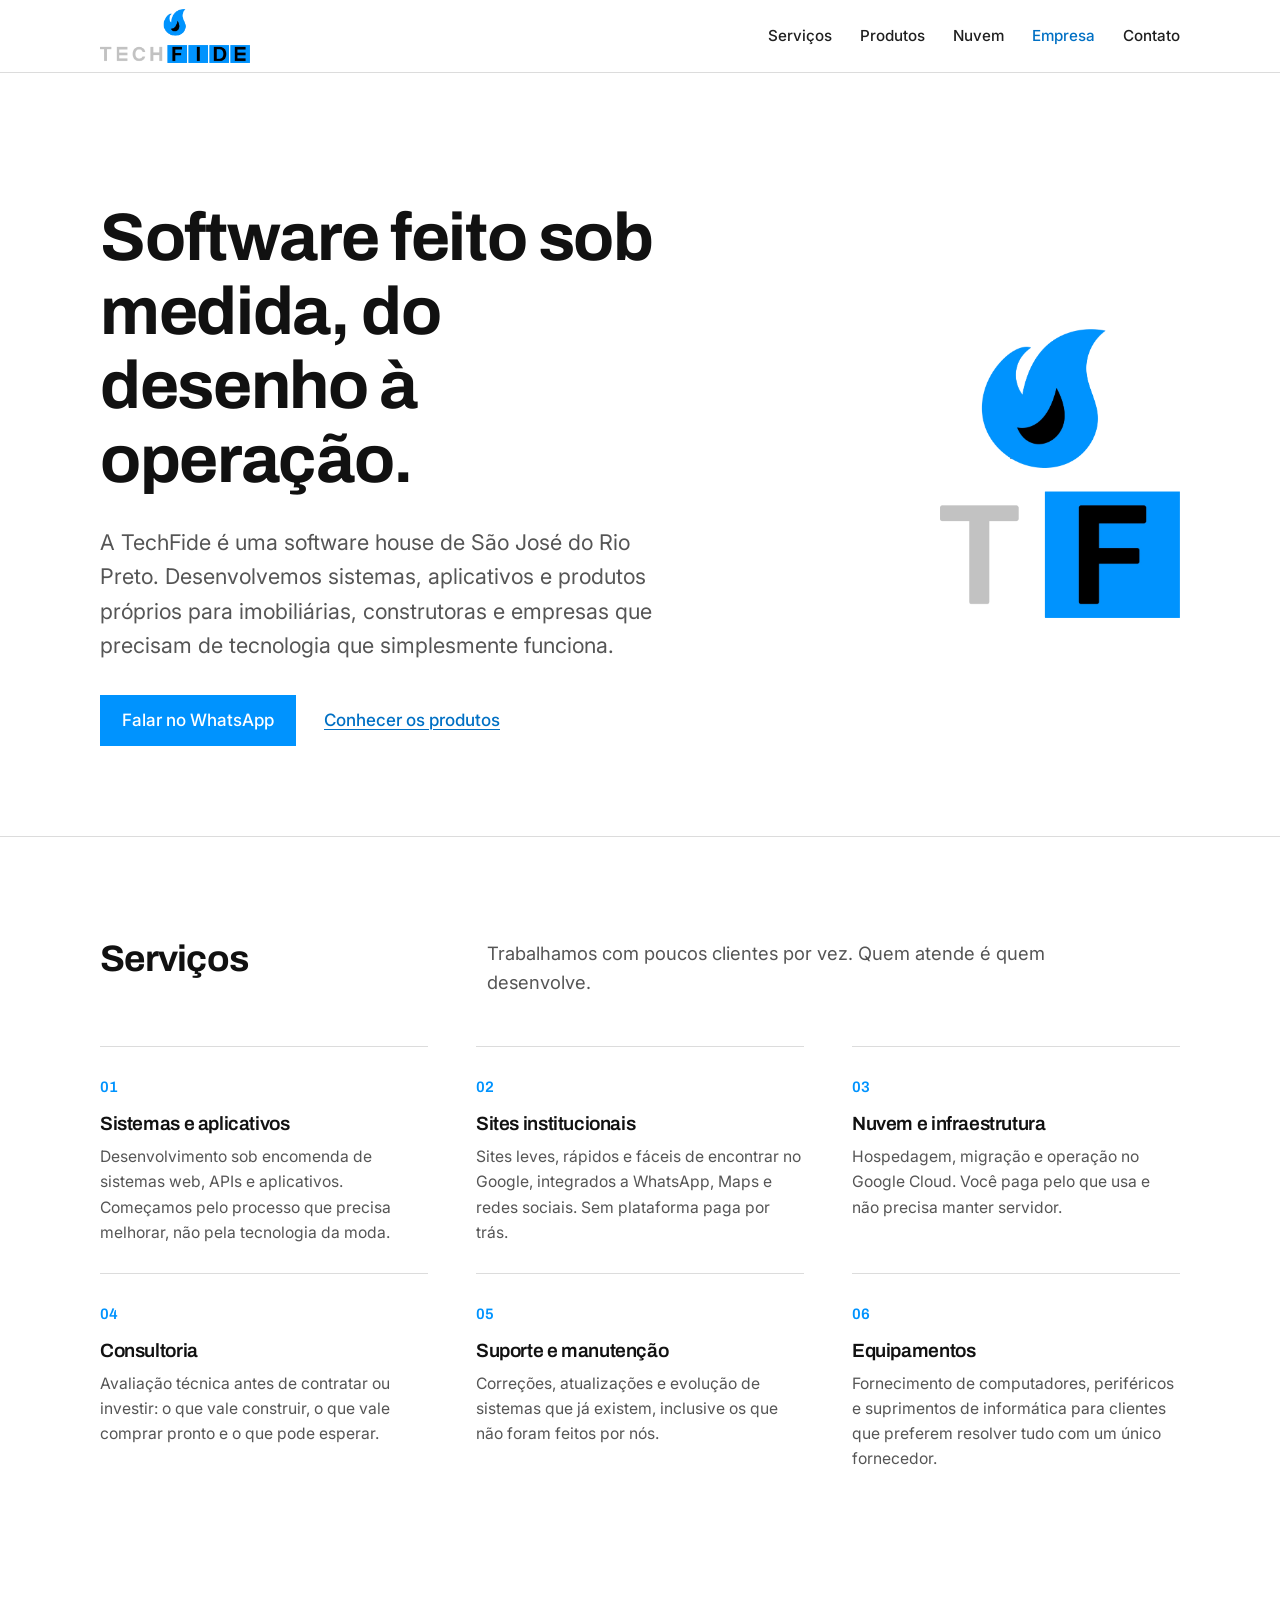
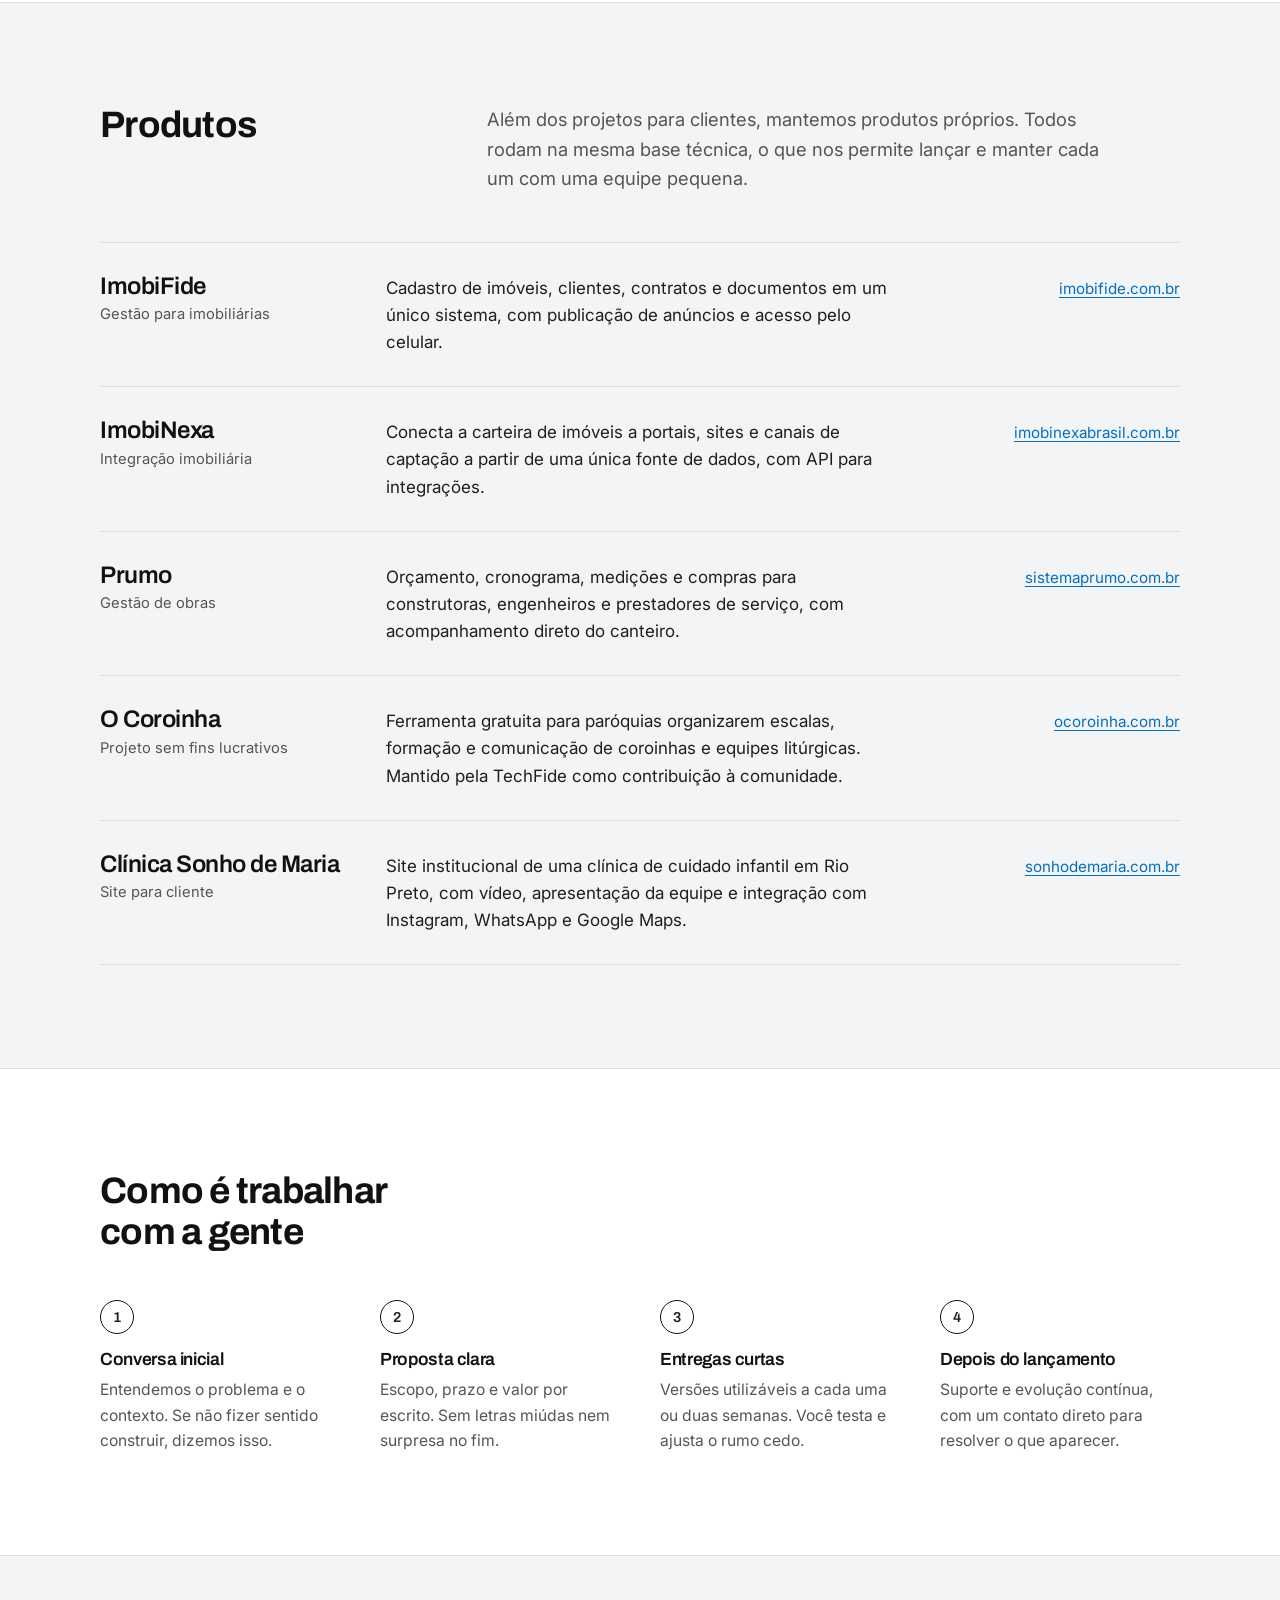
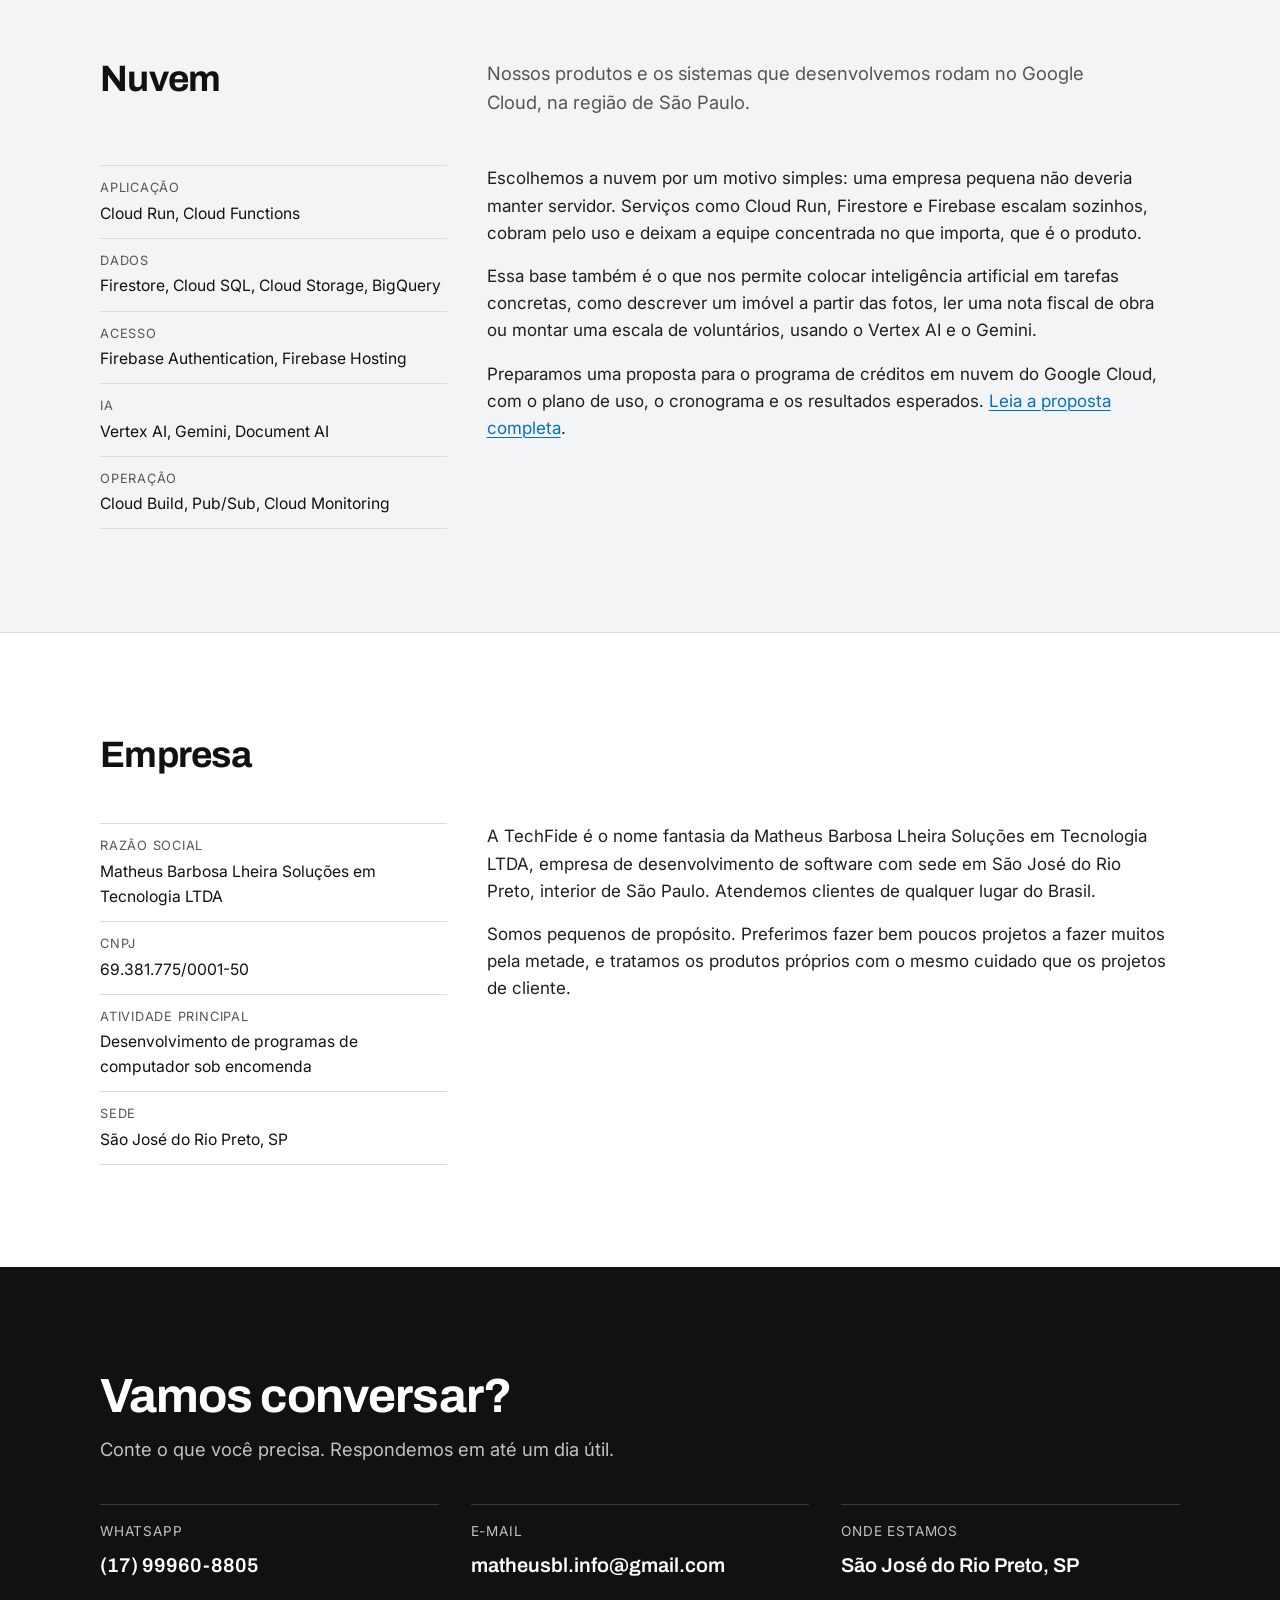
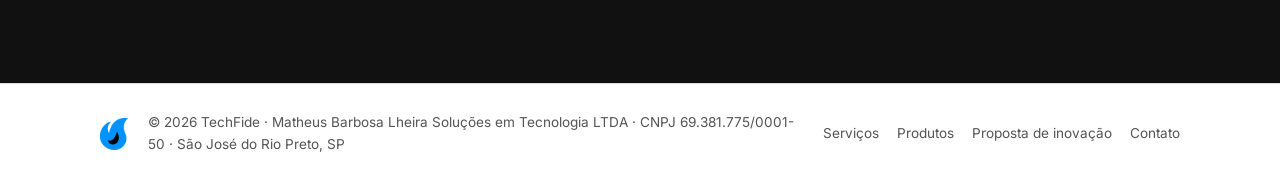
==== index.html @ 329d690e "Redesenha o site com visual claro e editorial Troca o tema escuro com brilhos, grade, cards e animaç" ====
<!doctype html>
<html lang="pt-BR">
  <head>
    <meta charset="utf-8" />
    <meta name="viewport" content="width=device-width, initial-scale=1" />
    <title>TechFide — Software sob medida em São José do Rio Preto</title>
    <meta
      name="description"
      content="A TechFide desenvolve sistemas, aplicativos e produtos próprios para imobiliárias, construtoras e empresas que precisam de software que funciona. São José do Rio Preto, SP."
    />
    <meta name="theme-color" content="#ffffff" />
    <meta name="robots" content="index, follow, max-image-preview:large" />
    <link rel="canonical" href="https://techfide.com.br/" />

    <meta property="og:type" content="website" />
    <meta property="og:locale" content="pt_BR" />
    <meta property="og:site_name" content="TechFide" />
    <meta property="og:title" content="TechFide — Software sob medida em São José do Rio Preto" />
    <meta
      property="og:description"
      content="Sistemas, aplicativos e produtos próprios para imobiliárias, construtoras e empresas que precisam de software que funciona."
    />
    <meta property="og:url" content="https://techfide.com.br/" />
    <meta property="og:image" content="https://techfide.com.br/assets/og-image.png" />
    <meta name="twitter:card" content="summary_large_image" />

    <link rel="icon" href="favicon.ico" sizes="any" />
    <link rel="icon" href="assets/favicon-192.png" type="image/png" sizes="192x192" />
    <link rel="apple-touch-icon" href="assets/apple-touch-icon.png" />

    <script type="application/ld+json">
      {
        "@context": "https://schema.org",
        "@type": "Organization",
        "name": "TechFide",
        "legalName": "Matheus Barbosa Lheira Soluções em Tecnologia LTDA",
        "taxID": "69.381.775/0001-50",
        "url": "https://techfide.com.br/",
        "logo": "https://techfide.com.br/assets/favicon-512.png",
        "email": "matheusbl.info@gmail.com",
        "telephone": "+55 17 99960-8805",
        "address": {
          "@type": "PostalAddress",
          "addressLocality": "São José do Rio Preto",
          "addressRegion": "SP",
          "addressCountry": "BR"
        }
      }
    </script>

    <link rel="preconnect" href="https://fonts.googleapis.com" />
    <link rel="preconnect" href="https://fonts.gstatic.com" crossorigin />
    <link
      href="https://fonts.googleapis.com/css2?family=Archivo:wght@500;600;700&family=Inter:wght@400;500;600&display=swap"
      rel="stylesheet"
    />
    <link rel="stylesheet" href="styles.css" />
  </head>
  <body>
    <a class="skip-link" href="#conteudo">Pular para o conteúdo</a>

    <header class="topo">
      <div class="wrap topo-linha">
        <a class="marca" href="#inicio" aria-label="TechFide, início">
          <img src="assets/logo-full.webp" alt="TechFide" width="150" height="55" />
        </a>
        <button class="menu-botao" aria-expanded="false" aria-controls="menu" aria-label="Menu">Menu</button>
        <nav id="menu" class="menu" aria-label="Principal">
          <a href="#servicos">Serviços</a>
          <a href="#produtos">Produtos</a>
          <a href="#nuvem">Nuvem</a>
          <a href="#empresa">Empresa</a>
          <a href="#contato">Contato</a>
        </nav>
      </div>
    </header>

    <main id="conteudo">
      <section class="abertura" id="inicio">
        <div class="wrap abertura-grade">
          <div>
          <h1>Software feito sob medida, do desenho à operação.</h1>
          <p class="abertura-texto">
            A TechFide é uma software house de São José do Rio Preto. Desenvolvemos sistemas,
            aplicativos e produtos próprios para imobiliárias, construtoras e empresas que
            precisam de tecnologia que simplesmente funciona.
          </p>
          <p class="abertura-links">
            <a href="https://wa.me/5517999608805?text=Ol%C3%A1%2C%20TechFide.%20Quero%20conversar%20sobre%20um%20projeto." target="_blank" rel="noopener noreferrer">Falar no WhatsApp</a>
            <a href="#produtos">Conhecer os produtos</a>
          </p>
          </div>
          <img class="abertura-marca" src="assets/logo-tf.webp" alt="" width="240" height="289" />
        </div>
      </section>

      <section class="bloco" id="servicos">
        <div class="wrap grade-titulo">
          <h2>Serviços</h2>
          <p class="bloco-intro">
            Trabalhamos com poucos clientes por vez. Quem atende é quem desenvolve.
          </p>
        </div>
        <div class="wrap">
          <ol class="lista-servicos">
            <li>
              <h3>Sistemas e aplicativos</h3>
              <p>
                Desenvolvimento sob encomenda de sistemas web, APIs e aplicativos. Começamos pelo
                processo que precisa melhorar, não pela tecnologia da moda.
              </p>
            </li>
            <li>
              <h3>Sites institucionais</h3>
              <p>
                Sites leves, rápidos e fáceis de encontrar no Google, integrados a WhatsApp, Maps e
                redes sociais. Sem plataforma paga por trás.
              </p>
            </li>
            <li>
              <h3>Nuvem e infraestrutura</h3>
              <p>
                Hospedagem, migração e operação no Google Cloud. Você paga pelo que usa e não
                precisa manter servidor.
              </p>
            </li>
            <li>
              <h3>Consultoria</h3>
              <p>
                Avaliação técnica antes de contratar ou investir: o que vale construir, o que vale
                comprar pronto e o que pode esperar.
              </p>
            </li>
            <li>
              <h3>Suporte e manutenção</h3>
              <p>
                Correções, atualizações e evolução de sistemas que já existem, inclusive os que
                não foram feitos por nós.
              </p>
            </li>
            <li>
              <h3>Equipamentos</h3>
              <p>
                Fornecimento de computadores, periféricos e suprimentos de informática para
                clientes que preferem resolver tudo com um único fornecedor.
              </p>
            </li>
          </ol>
        </div>
      </section>

      <section class="bloco bloco-cinza" id="produtos">
        <div class="wrap grade-titulo">
          <h2>Produtos</h2>
          <p class="bloco-intro">
            Além dos projetos para clientes, mantemos produtos próprios. Todos rodam na mesma
            base técnica, o que nos permite lançar e manter cada um com uma equipe pequena.
          </p>
        </div>
        <div class="wrap">
          <ul class="lista-produtos">
            <li id="imobifide">
              <div class="produto-nome">
                <h3>ImobiFide</h3>
                <span>Gestão para imobiliárias</span>
              </div>
              <p>
                Cadastro de imóveis, clientes, contratos e documentos em um único sistema, com
                publicação de anúncios e acesso pelo celular.
              </p>
              <a href="https://imobifide.com.br" target="_blank" rel="noopener noreferrer">imobifide.com.br</a>
            </li>
            <li id="imobinexa">
              <div class="produto-nome">
                <h3>ImobiNexa</h3>
                <span>Integração imobiliária</span>
              </div>
              <p>
                Conecta a carteira de imóveis a portais, sites e canais de captação a partir de
                uma única fonte de dados, com API para integrações.
              </p>
              <a href="https://imobinexabrasil.com.br" target="_blank" rel="noopener noreferrer">imobinexabrasil.com.br</a>
            </li>
            <li id="prumo">
              <div class="produto-nome">
                <h3>Prumo</h3>
                <span>Gestão de obras</span>
              </div>
              <p>
                Orçamento, cronograma, medições e compras para construtoras, engenheiros e
                prestadores de serviço, com acompanhamento direto do canteiro.
              </p>
              <a href="https://sistemaprumo.com.br" target="_blank" rel="noopener noreferrer">sistemaprumo.com.br</a>
            </li>
            <li id="ocoroinha">
              <div class="produto-nome">
                <h3>O Coroinha</h3>
                <span>Projeto sem fins lucrativos</span>
              </div>
              <p>
                Ferramenta gratuita para paróquias organizarem escalas, formação e comunicação de
                coroinhas e equipes litúrgicas. Mantido pela TechFide como contribuição à
                comunidade.
              </p>
              <a href="https://ocoroinha.com.br" target="_blank" rel="noopener noreferrer">ocoroinha.com.br</a>
            </li>
            <li id="sonhodemaria">
              <div class="produto-nome">
                <h3>Clínica Sonho de Maria</h3>
                <span>Site para cliente</span>
              </div>
              <p>
                Site institucional de uma clínica de cuidado infantil em Rio Preto, com vídeo,
                apresentação da equipe e integração com Instagram, WhatsApp e Google Maps.
              </p>
              <a href="https://www.sonhodemaria.com.br/" target="_blank" rel="noopener noreferrer">sonhodemaria.com.br</a>
            </li>
          </ul>
        </div>
      </section>

      <section class="bloco" id="metodo">
        <div class="wrap grade-titulo">
          <h2>Como é trabalhar com a gente</h2>
        </div>
        <div class="wrap">
          <ol class="lista-etapas">
            <li>
              <h3>Conversa inicial</h3>
              <p>Entendemos o problema e o contexto. Se não fizer sentido construir, dizemos isso.</p>
            </li>
            <li>
              <h3>Proposta clara</h3>
              <p>Escopo, prazo e valor por escrito. Sem letras miúdas nem surpresa no fim.</p>
            </li>
            <li>
              <h3>Entregas curtas</h3>
              <p>Versões utilizáveis a cada uma ou duas semanas. Você testa e ajusta o rumo cedo.</p>
            </li>
            <li>
              <h3>Depois do lançamento</h3>
              <p>Suporte e evolução contínua, com um contato direto para resolver o que aparecer.</p>
            </li>
          </ol>
        </div>
      </section>

      <section class="bloco bloco-cinza" id="nuvem">
        <div class="wrap grade-titulo">
          <h2>Nuvem</h2>
          <p class="bloco-intro">
            Nossos produtos e os sistemas que desenvolvemos rodam no Google Cloud, na região de
            São Paulo.
          </p>
        </div>
        <div class="wrap colunas">
          <div>
            <p>
              Escolhemos a nuvem por um motivo simples: uma empresa pequena não deveria manter
              servidor. Serviços como Cloud Run, Firestore e Firebase escalam sozinhos, cobram pelo
              uso e deixam a equipe concentrada no que importa, que é o produto.
            </p>
            <p>
              Essa base também é o que nos permite colocar inteligência artificial em tarefas
              concretas, como descrever um imóvel a partir das fotos, ler uma nota fiscal de obra ou
              montar uma escala de voluntários, usando o Vertex AI e o Gemini.
            </p>
            <p>
              Preparamos uma proposta para o programa de créditos em nuvem do Google Cloud, com o
              plano de uso, o cronograma e os resultados esperados.
              <a href="proposta-cloud.html">Leia a proposta completa</a>.
            </p>
          </div>
          <dl class="ficha">
            <div><dt>Aplicação</dt><dd>Cloud Run, Cloud Functions</dd></div>
            <div><dt>Dados</dt><dd>Firestore, Cloud SQL, Cloud Storage, BigQuery</dd></div>
            <div><dt>Acesso</dt><dd>Firebase Authentication, Firebase Hosting</dd></div>
            <div><dt>IA</dt><dd>Vertex AI, Gemini, Document AI</dd></div>
            <div><dt>Operação</dt><dd>Cloud Build, Pub/Sub, Cloud Monitoring</dd></div>
          </dl>
        </div>
      </section>

      <section class="bloco" id="empresa">
        <div class="wrap grade-titulo">
          <h2>Empresa</h2>
        </div>
        <div class="wrap colunas">
          <div>
            <p>
              A TechFide é o nome fantasia da Matheus Barbosa Lheira Soluções em Tecnologia LTDA,
              empresa de desenvolvimento de software com sede em São José do Rio Preto, interior
              de São Paulo. Atendemos clientes de qualquer lugar do Brasil.
            </p>
            <p>
              Somos pequenos de propósito. Preferimos fazer bem poucos projetos a fazer muitos
              pela metade, e tratamos os produtos próprios com o mesmo cuidado que os projetos
              de cliente.
            </p>
          </div>
          <dl class="ficha">
            <div><dt>Razão social</dt><dd>Matheus Barbosa Lheira Soluções em Tecnologia LTDA</dd></div>
            <div><dt>CNPJ</dt><dd>69.381.775/0001-50</dd></div>
            <div><dt>Atividade principal</dt><dd>Desenvolvimento de programas de computador sob encomenda</dd></div>
            <div><dt>Sede</dt><dd>São José do Rio Preto, SP</dd></div>
          </dl>
        </div>
      </section>

      <section class="bloco contato" id="contato">
        <div class="wrap">
          <h2>Vamos conversar?</h2>
          <p class="contato-texto">
            Conte o que você precisa. Respondemos em até um dia útil.
          </p>
          <ul class="contato-lista">
            <li>
              <span>WhatsApp</span>
              <a href="https://wa.me/5517999608805?text=Ol%C3%A1%2C%20TechFide.%20Quero%20conversar%20sobre%20um%20projeto." target="_blank" rel="noopener noreferrer">(17) 99960-8805</a>
            </li>
            <li>
              <span>E-mail</span>
              <a href="mailto:matheusbl.info@gmail.com">matheusbl.info@gmail.com</a>
            </li>
            <li>
              <span>Onde estamos</span>
              <strong>São José do Rio Preto, SP</strong>
            </li>
          </ul>
        </div>
      </section>
    </main>

    <footer class="rodape">
      <div class="wrap rodape-linha">
        <img src="assets/logo-icon.webp" alt="" width="28" height="31" loading="lazy" />
        <p>
          © <span id="ano">2026</span> TechFide · Matheus Barbosa Lheira Soluções em Tecnologia LTDA ·
          CNPJ 69.381.775/0001-50 · São José do Rio Preto, SP
        </p>
        <nav aria-label="Rodapé">
          <a href="#servicos">Serviços</a>
          <a href="#produtos">Produtos</a>
          <a href="proposta-cloud.html">Proposta de inovação</a>
          <a href="#contato">Contato</a>
        </nav>
      </div>
    </footer>

    <script src="script.js"></script>
  </body>
</html>
---- styles.css ----
/* TechFide — folha de estilos
   Cores do logotipo: azul #0093FE, preto, cinza #C2C2C2 */

:root {
  --azul: #0093fe;
  --azul-escuro: #0070c4;
  --preto: #111111;
  --texto: #1f1f1f;
  --texto-suave: #555555;
  --cinza: #c2c2c2;
  --cinza-claro: #f3f4f6;
  --linha: #dcdcdc;
  --branco: #ffffff;
  --titulo: "Archivo", "Inter", system-ui, sans-serif;
  --corpo: "Inter", system-ui, -apple-system, "Segoe UI", sans-serif;
  --largura: 1080px;
}

* {
  box-sizing: border-box;
  margin: 0;
  padding: 0;
}

html {
  scroll-padding-top: 88px;
}

body {
  font-family: var(--corpo);
  color: var(--texto);
  background: var(--branco);
  line-height: 1.6;
  font-size: 1.0625rem;
  -webkit-font-smoothing: antialiased;
}

img {
  max-width: 100%;
  height: auto;
  display: block;
}

a {
  color: var(--azul-escuro);
  text-decoration: underline;
  text-decoration-thickness: 1px;
  text-underline-offset: 3px;
}

a:hover {
  color: var(--azul);
}

ul,
ol {
  list-style: none;
}

h1,
h2,
h3 {
  font-family: var(--titulo);
  color: var(--preto);
  line-height: 1.1;
  letter-spacing: -0.02em;
}

h2 {
  font-size: clamp(1.7rem, 3vw, 2.3rem);
  font-weight: 700;
}

h3 {
  font-size: 1.2rem;
  font-weight: 600;
}

p {
  color: var(--texto);
}

.wrap {
  width: min(var(--largura), calc(100% - 40px));
  margin: 0 auto;
}

.skip-link {
  position: absolute;
  left: -999px;
  top: 0;
  background: var(--preto);
  color: var(--branco);
  padding: 8px 16px;
  z-index: 1000;
}

.skip-link:focus {
  left: 16px;
  top: 16px;
}

/* Topo -------------------------------------------------------------- */

.topo {
  position: sticky;
  top: 0;
  z-index: 50;
  background: var(--branco);
  border-bottom: 1px solid var(--linha);
}

.topo-linha {
  display: flex;
  align-items: center;
  justify-content: space-between;
  gap: 24px;
  min-height: 72px;
}

.marca img {
  width: 150px;
}

.menu {
  display: flex;
  gap: 28px;
}

.menu a {
  color: var(--texto);
  text-decoration: none;
  font-weight: 500;
  font-size: 0.95rem;
}

.menu a:hover,
.menu a.ativo {
  color: var(--azul-escuro);
}

.menu-botao {
  display: none;
  font: inherit;
  font-weight: 500;
  background: none;
  border: 1px solid var(--linha);
  padding: 8px 14px;
  cursor: pointer;
  color: var(--texto);
}

/* Abertura ---------------------------------------------------------- */

.abertura {
  padding: clamp(64px, 10vw, 128px) 0 clamp(48px, 7vw, 96px);
}

.abertura-grade {
  display: grid;
  grid-template-columns: minmax(0, 1fr) auto;
  gap: 48px;
  align-items: center;
}

.abertura-marca {
  width: 240px;
  justify-self: end;
}

.abertura h1 {
  font-size: clamp(2.2rem, 5.6vw, 4.2rem);
  font-weight: 700;
  max-width: 14ch;
  margin-bottom: 28px;
}

.abertura-texto {
  font-size: clamp(1.1rem, 1.8vw, 1.35rem);
  max-width: 44ch;
  color: var(--texto-suave);
  margin-bottom: 32px;
}

.abertura-links {
  display: flex;
  flex-wrap: wrap;
  gap: 28px;
  font-weight: 500;
}

.abertura-links a:first-child {
  color: var(--branco);
  background: var(--azul);
  text-decoration: none;
  padding: 12px 22px;
}

.abertura-links a:first-child:hover {
  background: var(--azul-escuro);
}

.abertura-links a:last-child {
  align-self: center;
}

/* Blocos ------------------------------------------------------------ */

.bloco {
  padding: clamp(56px, 8vw, 104px) 0;
  border-top: 1px solid var(--linha);
}

.bloco-cinza {
  background: var(--cinza-claro);
}

.grade-titulo {
  display: grid;
  grid-template-columns: 1fr 2fr;
  gap: 40px;
  align-items: start;
  margin-bottom: 48px;
}

.bloco-intro {
  font-size: 1.15rem;
  color: var(--texto-suave);
  max-width: 52ch;
}

/* Serviços ------------------------------------------------------------ */

.lista-servicos {
  display: grid;
  grid-template-columns: repeat(3, 1fr);
  gap: 0 48px;
  counter-reset: servico;
}

.lista-servicos li {
  counter-increment: servico;
  padding: 28px 0;
  border-top: 1px solid var(--linha);
}

.lista-servicos li::before {
  content: counter(servico, decimal-leading-zero);
  display: block;
  font-family: var(--titulo);
  font-weight: 600;
  color: var(--azul);
  margin-bottom: 14px;
  font-size: 0.95rem;
}

.lista-servicos h3 {
  margin-bottom: 10px;
}

.lista-servicos p {
  color: var(--texto-suave);
  font-size: 0.98rem;
}

/* Produtos ------------------------------------------------------------ */

.lista-produtos li {
  display: grid;
  grid-template-columns: 1fr 2fr 1fr;
  gap: 32px;
  padding: 30px 0;
  border-top: 1px solid var(--linha);
  align-items: baseline;
}

.lista-produtos li:last-child {
  border-bottom: 1px solid var(--linha);
}

.produto-nome h3 {
  font-size: 1.5rem;
}

.produto-nome span {
  display: block;
  color: var(--texto-suave);
  font-size: 0.92rem;
  margin-top: 4px;
}

.lista-produtos p {
  color: var(--texto);
}

.lista-produtos a {
  justify-self: end;
  font-size: 0.95rem;
  white-space: nowrap;
}

/* Etapas -------------------------------------------------------------- */

.lista-etapas {
  display: grid;
  grid-template-columns: repeat(4, 1fr);
  gap: 40px;
  counter-reset: etapa;
}

.lista-etapas li {
  counter-increment: etapa;
}

.lista-etapas li::before {
  content: counter(etapa);
  display: inline-grid;
  place-items: center;
  width: 32px;
  height: 32px;
  border: 1px solid var(--preto);
  border-radius: 50%;
  font-family: var(--titulo);
  font-weight: 600;
  font-size: 0.9rem;
  margin-bottom: 16px;
}

.lista-etapas h3 {
  margin-bottom: 8px;
  font-size: 1.1rem;
}

.lista-etapas p {
  color: var(--texto-suave);
  font-size: 0.98rem;
}

/* Colunas e fichas ---------------------------------------------------- */

.colunas {
  display: grid;
  grid-template-columns: 1fr 2fr;
  gap: 40px;
}

.colunas > div:first-child {
  grid-column: 2;
  grid-row: 1;
  max-width: 62ch;
}

.colunas > div p + p {
  margin-top: 16px;
}

.ficha {
  grid-column: 1;
  grid-row: 1;
  align-self: start;
}

.ficha div {
  padding: 12px 0;
  border-top: 1px solid var(--linha);
}

.ficha div:last-child {
  border-bottom: 1px solid var(--linha);
}

.ficha dt {
  font-size: 0.8rem;
  text-transform: uppercase;
  letter-spacing: 0.06em;
  color: var(--texto-suave);
  margin-bottom: 2px;
}

.ficha dd {
  font-size: 0.98rem;
  color: var(--preto);
}

/* Contato ------------------------------------------------------------- */

.contato {
  background: var(--preto);
  border-top: 0;
}

.contato h2 {
  color: var(--branco);
  font-size: clamp(2rem, 4vw, 3rem);
  margin-bottom: 12px;
}

.contato-texto {
  color: var(--cinza);
  font-size: 1.15rem;
  margin-bottom: 40px;
}

.contato-lista {
  display: grid;
  grid-template-columns: repeat(3, 1fr);
  gap: 32px;
}

.contato-lista li {
  border-top: 1px solid #3a3a3a;
  padding-top: 16px;
}

.contato-lista span {
  display: block;
  color: var(--cinza);
  font-size: 0.85rem;
  text-transform: uppercase;
  letter-spacing: 0.06em;
  margin-bottom: 6px;
}

.contato-lista a,
.contato-lista strong {
  color: var(--branco);
  font-family: var(--titulo);
  font-weight: 600;
  font-size: 1.25rem;
  text-decoration: none;
  overflow-wrap: anywhere;
}

.contato-lista a:hover {
  color: var(--azul);
}

/* Rodapé -------------------------------------------------------------- */

.rodape {
  padding: 28px 0;
  border-top: 1px solid var(--linha);
}

.rodape-linha {
  display: flex;
  align-items: center;
  gap: 20px;
  flex-wrap: wrap;
  font-size: 0.85rem;
  color: var(--texto-suave);
}

.rodape-linha p {
  color: var(--texto-suave);
  flex: 1;
  min-width: 260px;
}

.rodape nav {
  display: flex;
  gap: 18px;
}

.rodape nav a {
  color: var(--texto-suave);
  text-decoration: none;
}

.rodape nav a:hover {
  color: var(--azul-escuro);
}

/* Página da proposta -------------------------------------------------- */

.doc-cabecalho {
  padding: clamp(56px, 8vw, 96px) 0 clamp(40px, 5vw, 56px);
  border-bottom: 1px solid var(--linha);
}

.doc-cabecalho h1 {
  font-size: clamp(2rem, 4.4vw, 3.2rem);
  font-weight: 700;
  max-width: 24ch;
  margin-bottom: 24px;
}

.doc-cabecalho .abertura-texto {
  max-width: 60ch;
}

.doc-meta {
  color: var(--texto-suave);
  font-size: 0.92rem;
  margin-top: 24px;
}

.doc {
  display: grid;
  grid-template-columns: 200px minmax(0, 1fr);
  min-width: 0;
  gap: 64px;
  padding: clamp(48px, 6vw, 80px) 0;
}

.doc-indice {
  position: sticky;
  top: 96px;
  align-self: start;
  display: grid;
  gap: 10px;
  font-size: 0.92rem;
}

.doc-indice a {
  color: var(--texto-suave);
  text-decoration: none;
}

.doc-indice a:hover,
.doc-indice a.ativo {
  color: var(--preto);
}

.doc-corpo {
  display: grid;
  gap: 56px;
  max-width: 68ch;
  min-width: 0;
}

.doc-corpo section {
  min-width: 0;
}

.doc-corpo h2 {
  font-size: 1.6rem;
  margin-bottom: 14px;
}

.doc-corpo h3 {
  font-size: 1.05rem;
  margin: 24px 0 8px;
}

.doc-corpo p + p {
  margin-top: 12px;
}

.doc-corpo ul {
  list-style: disc;
  padding-left: 22px;
  margin-top: 10px;
  display: grid;
  gap: 8px;
}

.doc-corpo li {
  color: var(--texto);
}

.doc-corpo ul + p,
.doc-corpo .tabela + h3 {
  margin-top: 16px;
}

.doc-corpo code {
  font-family: ui-monospace, SFMono-Regular, Menlo, monospace;
  font-size: 0.9em;
  background: var(--cinza-claro);
  padding: 1px 5px;
}

.tabela {
  overflow-x: auto;
  margin-top: 14px;
}

table {
  width: 100%;
  min-width: 560px;
  border-collapse: collapse;
  font-size: 0.95rem;
}

th,
td {
  text-align: left;
  padding: 10px 12px 10px 0;
  border-bottom: 1px solid var(--linha);
  vertical-align: top;
}

th {
  font-weight: 600;
  color: var(--preto);
  font-size: 0.85rem;
}

td {
  color: var(--texto);
}

.doc-acoes {
  display: flex;
  flex-wrap: wrap;
  gap: 24px;
  margin-top: 20px;
  font-weight: 500;
}

/* Responsivo ---------------------------------------------------------- */

@media (max-width: 960px) {
  .lista-servicos {
    grid-template-columns: repeat(2, 1fr);
  }

  .lista-etapas,
  .contato-lista {
    grid-template-columns: repeat(2, 1fr);
  }

  .lista-produtos li {
    grid-template-columns: 1fr 2fr;
  }

  .lista-produtos a {
    grid-column: 2;
    justify-self: start;
  }

  .doc {
    grid-template-columns: minmax(0, 1fr);
    gap: 32px;
  }

  .doc-indice {
    position: static;
    display: flex;
    flex-wrap: wrap;
    gap: 6px 18px;
  }
}

@media (max-width: 720px) {
  .grade-titulo,
  .colunas {
    grid-template-columns: 1fr;
    gap: 20px;
  }

  .colunas > div:first-child,
  .ficha {
    grid-column: 1;
    grid-row: auto;
  }

  .grade-titulo {
    margin-bottom: 32px;
  }

  .lista-servicos,
  .lista-etapas,
  .contato-lista {
    grid-template-columns: 1fr;
  }

  .lista-etapas {
    gap: 28px;
  }

  .lista-produtos li {
    grid-template-columns: 1fr;
    gap: 10px;
  }

  .lista-produtos a {
    grid-column: 1;
  }

  .abertura-grade {
    grid-template-columns: 1fr;
  }

  .abertura-marca {
    display: none;
  }

  .menu-botao {
    display: block;
  }

  .menu {
    display: none;
    position: absolute;
    left: 0;
    right: 0;
    top: 100%;
    flex-direction: column;
    gap: 0;
    background: var(--branco);
    border-bottom: 1px solid var(--linha);
  }

  .menu.aberto {
    display: flex;
  }

  .menu a {
    padding: 14px 20px;
    border-top: 1px solid var(--linha);
  }

  .rodape-linha {
    flex-direction: column;
    align-items: flex-start;
  }
}
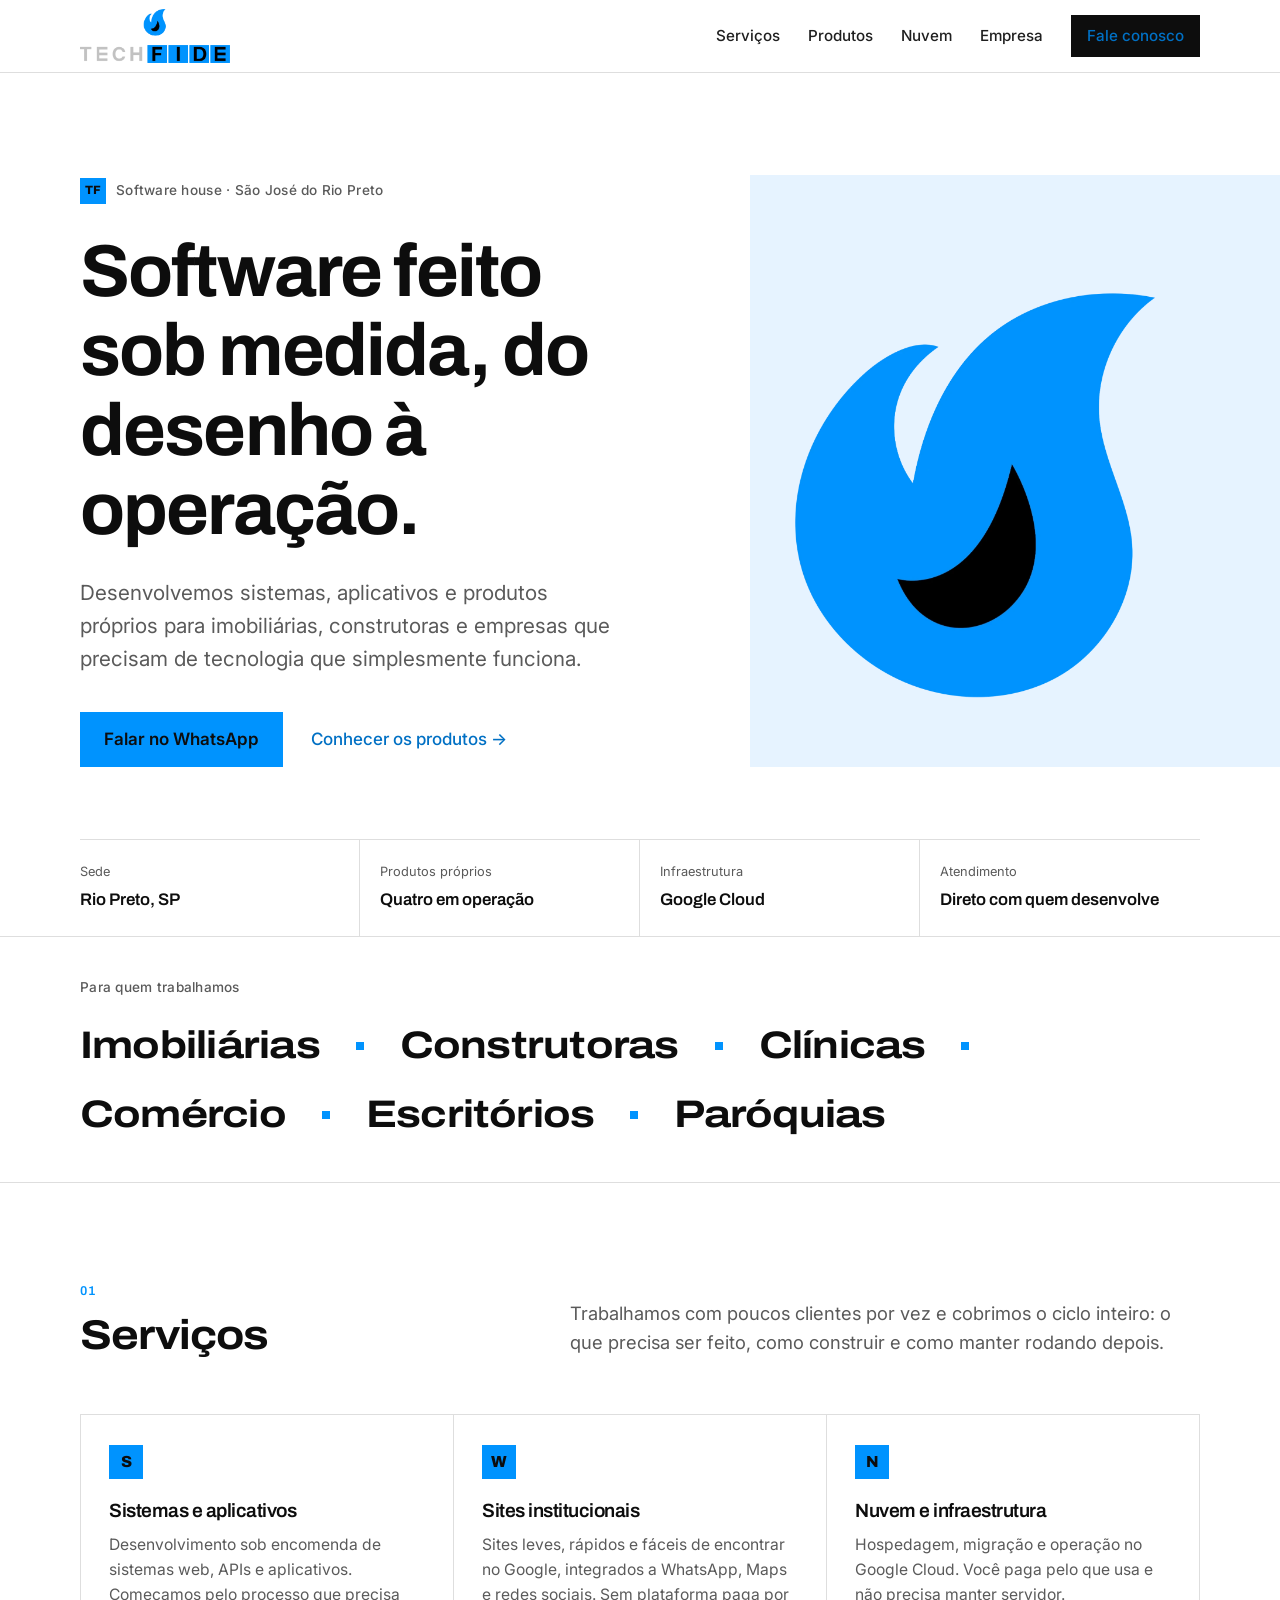
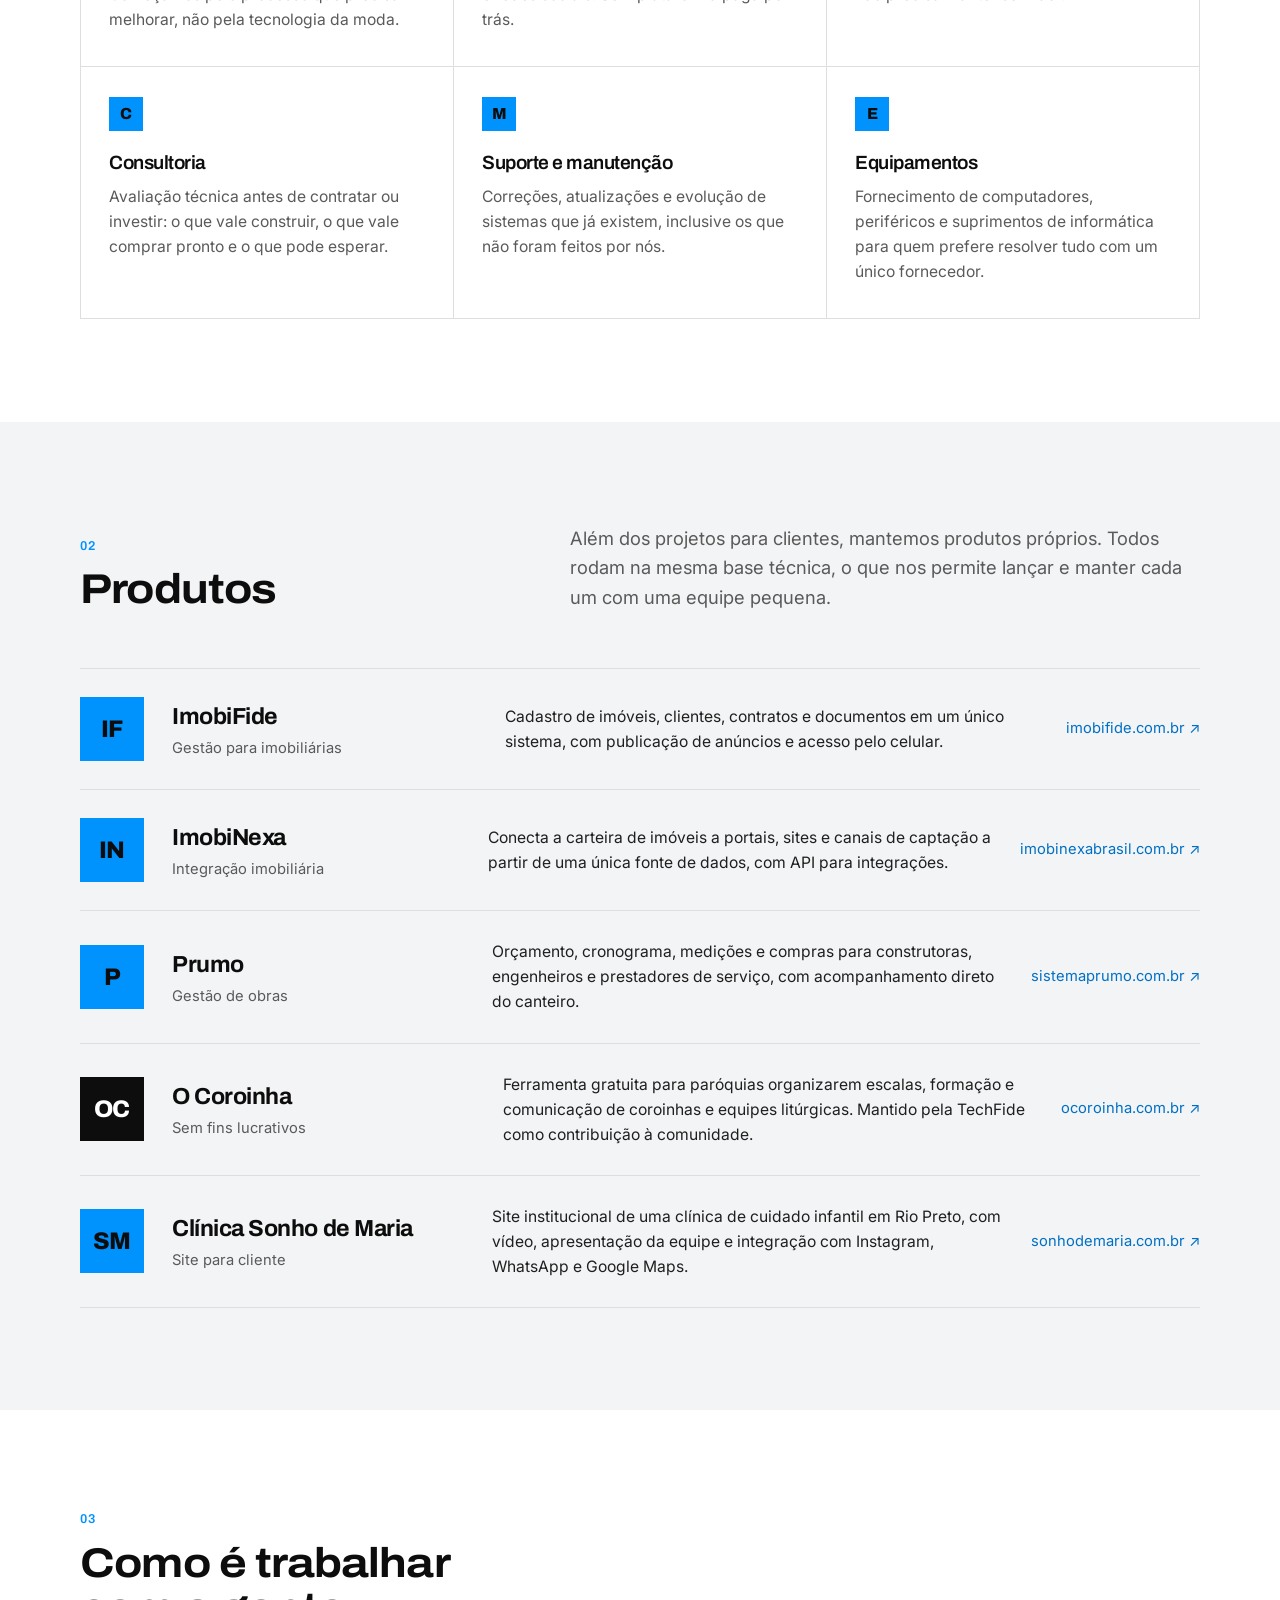
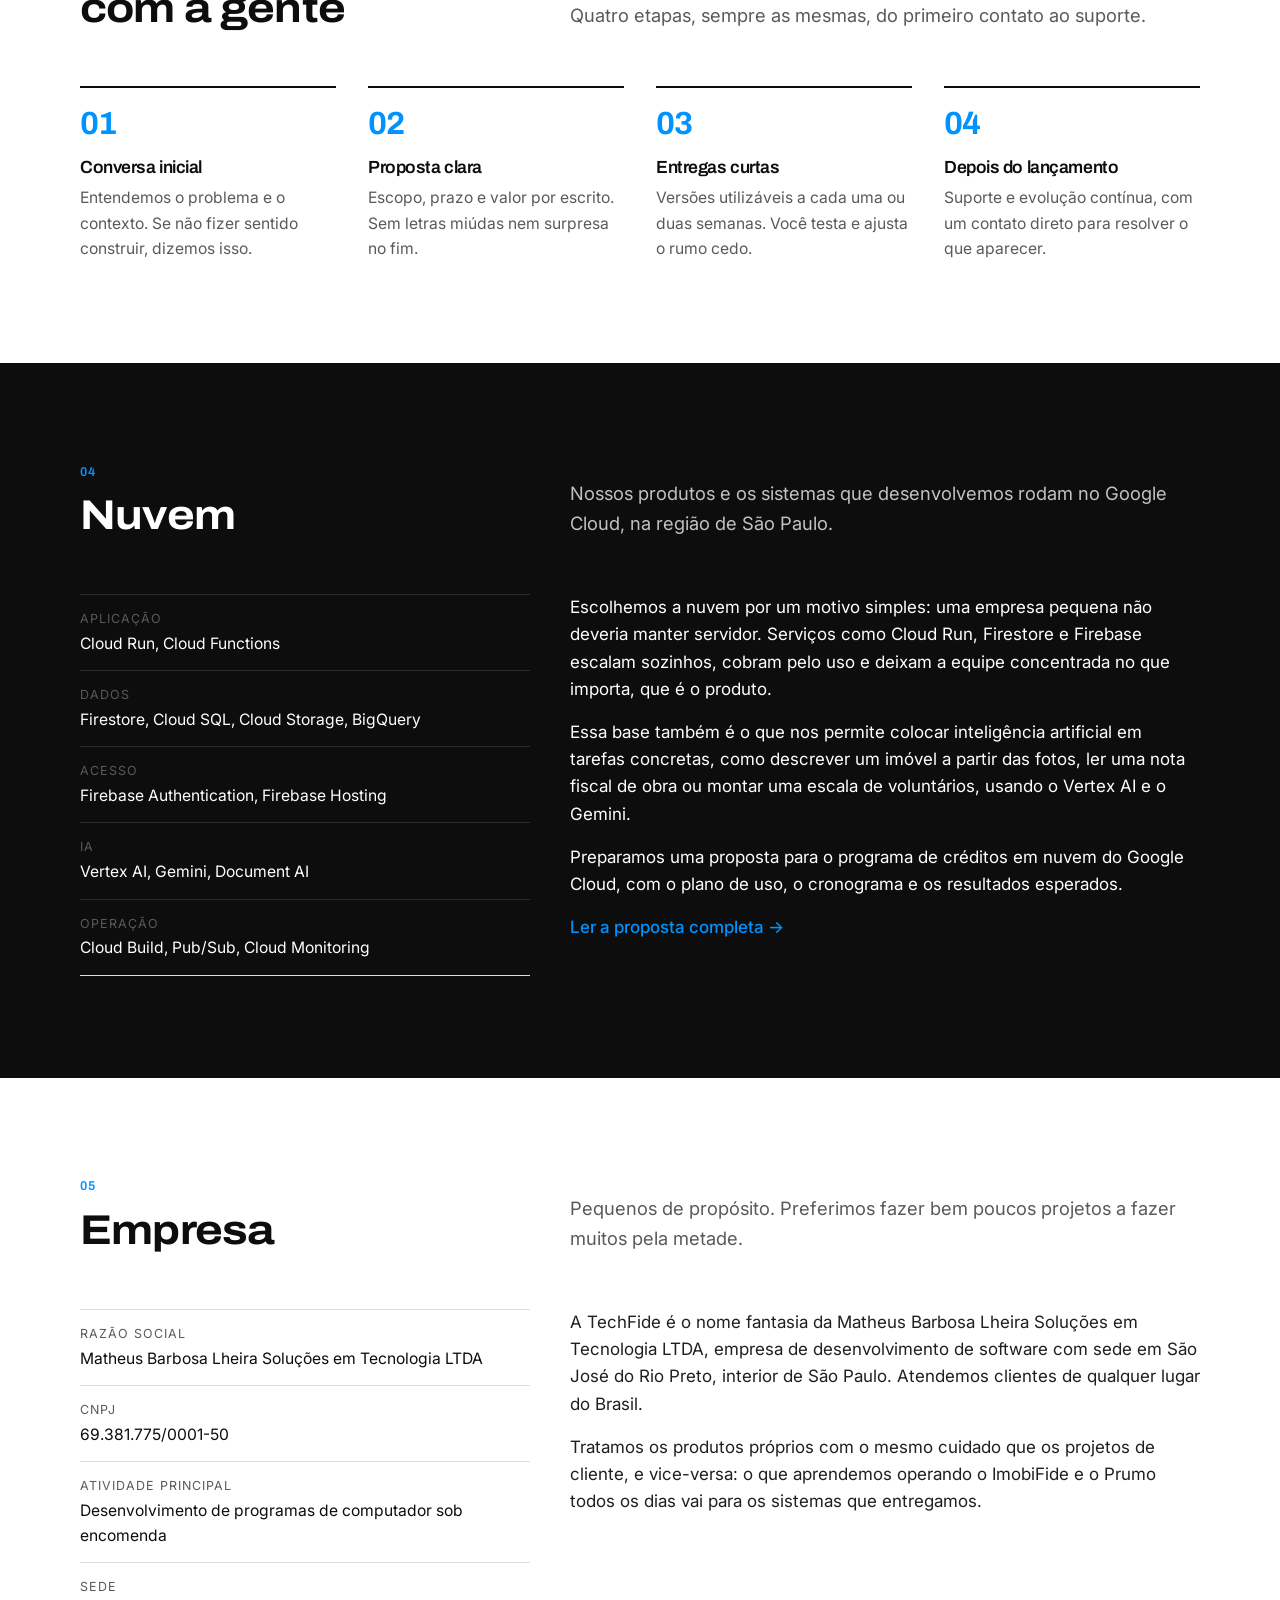
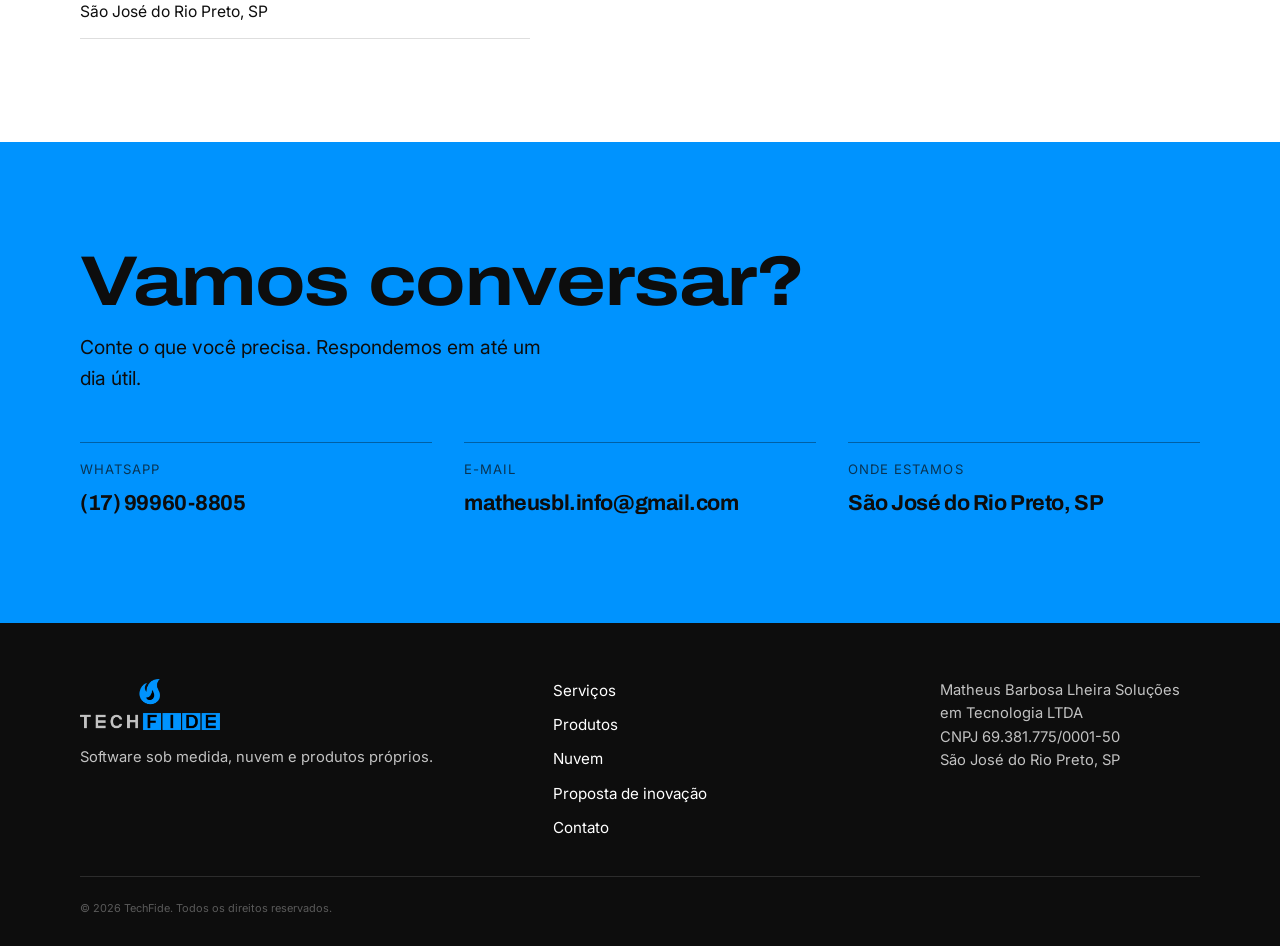
==== commit 75984d7a: "Enriquece o visual com motivos do logotipo Caixas azuis com letras como marca recorrente, hero com a" ====
--- a/index.html
+++ b/index.html
@@ -51,7 +51,7 @@
     <link rel="preconnect" href="https://fonts.googleapis.com" />
     <link rel="preconnect" href="https://fonts.gstatic.com" crossorigin />
     <link
-      href="https://fonts.googleapis.com/css2?family=Archivo:wght@500;600;700&family=Inter:wght@400;500;600&display=swap"
+      href="https://fonts.googleapis.com/css2?family=Archivo:wdth,wght@62..125,400..800&family=Inter:wght@400;500;600&display=swap"
       rel="stylesheet"
     />
     <link rel="stylesheet" href="styles.css" />
@@ -70,40 +70,67 @@
           <a href="#produtos">Produtos</a>
           <a href="#nuvem">Nuvem</a>
           <a href="#empresa">Empresa</a>
-          <a href="#contato">Contato</a>
+          <a class="menu-destaque" href="#contato">Fale conosco</a>
         </nav>
       </div>
     </header>
 
     <main id="conteudo">
+      <!-- Abertura -->
       <section class="abertura" id="inicio">
         <div class="wrap abertura-grade">
-          <div>
-          <h1>Software feito sob medida, do desenho à operação.</h1>
-          <p class="abertura-texto">
-            A TechFide é uma software house de São José do Rio Preto. Desenvolvemos sistemas,
-            aplicativos e produtos próprios para imobiliárias, construtoras e empresas que
-            precisam de tecnologia que simplesmente funciona.
+          <div class="abertura-texto">
+            <p class="rotulo"><b>TF</b> Software house · São José do Rio Preto</p>
+            <h1>Software feito sob medida, do desenho à operação.</h1>
+            <p class="abertura-resumo">
+              Desenvolvemos sistemas, aplicativos e produtos próprios para imobiliárias,
+              construtoras e empresas que precisam de tecnologia que simplesmente funciona.
+            </p>
+            <p class="abertura-links">
+              <a class="botao" href="https://wa.me/5517999608805?text=Ol%C3%A1%2C%20TechFide.%20Quero%20conversar%20sobre%20um%20projeto." target="_blank" rel="noopener noreferrer">Falar no WhatsApp</a>
+              <a class="seta" href="#produtos">Conhecer os produtos</a>
+            </p>
+          </div>
+          <div class="abertura-marca" aria-hidden="true">
+            <img src="assets/logo-icon.webp" alt="" width="420" height="472" />
+          </div>
+        </div>
+        <div class="wrap fatos">
+          <div><span>Sede</span><strong>Rio Preto, SP</strong></div>
+          <div><span>Produtos próprios</span><strong>Quatro em operação</strong></div>
+          <div><span>Infraestrutura</span><strong>Google Cloud</strong></div>
+          <div><span>Atendimento</span><strong>Direto com quem desenvolve</strong></div>
+        </div>
+      </section>
+
+      <!-- Para quem -->
+      <section class="paraquem" aria-label="Para quem trabalhamos">
+        <div class="wrap">
+          <p class="rotulo">Para quem trabalhamos</p>
+          <ul class="paraquem-lista">
+            <li>Imobiliárias</li>
+            <li>Construtoras</li>
+            <li>Clínicas</li>
+            <li>Comércio</li>
+            <li>Escritórios</li>
+            <li>Paróquias</li>
+          </ul>
+        </div>
+      </section>
+
+      <!-- Serviços -->
+      <section class="bloco" id="servicos">
+        <div class="wrap cabecalho">
+          <h2><small>01</small>Serviços</h2>
+          <p>
+            Trabalhamos com poucos clientes por vez e cobrimos o ciclo inteiro: o que precisa ser
+            feito, como construir e como manter rodando depois.
           </p>
-          <p class="abertura-links">
-            <a href="https://wa.me/5517999608805?text=Ol%C3%A1%2C%20TechFide.%20Quero%20conversar%20sobre%20um%20projeto." target="_blank" rel="noopener noreferrer">Falar no WhatsApp</a>
-            <a href="#produtos">Conhecer os produtos</a>
-          </p>
-          </div>
-          <img class="abertura-marca" src="assets/logo-tf.webp" alt="" width="240" height="289" />
-        </div>
-      </section>
-
-      <section class="bloco" id="servicos">
-        <div class="wrap grade-titulo">
-          <h2>Serviços</h2>
-          <p class="bloco-intro">
-            Trabalhamos com poucos clientes por vez. Quem atende é quem desenvolve.
-          </p>
         </div>
         <div class="wrap">
-          <ol class="lista-servicos">
-            <li>
+          <ol class="servicos">
+            <li>
+              <span class="caixa">S</span>
               <h3>Sistemas e aplicativos</h3>
               <p>
                 Desenvolvimento sob encomenda de sistemas web, APIs e aplicativos. Começamos pelo
@@ -111,6 +138,7 @@
               </p>
             </li>
             <li>
+              <span class="caixa">W</span>
               <h3>Sites institucionais</h3>
               <p>
                 Sites leves, rápidos e fáceis de encontrar no Google, integrados a WhatsApp, Maps e
@@ -118,6 +146,7 @@
               </p>
             </li>
             <li>
+              <span class="caixa">N</span>
               <h3>Nuvem e infraestrutura</h3>
               <p>
                 Hospedagem, migração e operação no Google Cloud. Você paga pelo que usa e não
@@ -125,6 +154,7 @@
               </p>
             </li>
             <li>
+              <span class="caixa">C</span>
               <h3>Consultoria</h3>
               <p>
                 Avaliação técnica antes de contratar ou investir: o que vale construir, o que vale
@@ -132,6 +162,7 @@
               </p>
             </li>
             <li>
+              <span class="caixa">M</span>
               <h3>Suporte e manutenção</h3>
               <p>
                 Correções, atualizações e evolução de sistemas que já existem, inclusive os que
@@ -139,92 +170,111 @@
               </p>
             </li>
             <li>
+              <span class="caixa">E</span>
               <h3>Equipamentos</h3>
               <p>
-                Fornecimento de computadores, periféricos e suprimentos de informática para
-                clientes que preferem resolver tudo com um único fornecedor.
+                Fornecimento de computadores, periféricos e suprimentos de informática para quem
+                prefere resolver tudo com um único fornecedor.
               </p>
             </li>
           </ol>
         </div>
       </section>
 
+      <!-- Produtos -->
       <section class="bloco bloco-cinza" id="produtos">
-        <div class="wrap grade-titulo">
-          <h2>Produtos</h2>
-          <p class="bloco-intro">
-            Além dos projetos para clientes, mantemos produtos próprios. Todos rodam na mesma
-            base técnica, o que nos permite lançar e manter cada um com uma equipe pequena.
+        <div class="wrap cabecalho">
+          <h2><small>02</small>Produtos</h2>
+          <p>
+            Além dos projetos para clientes, mantemos produtos próprios. Todos rodam na mesma base
+            técnica, o que nos permite lançar e manter cada um com uma equipe pequena.
           </p>
         </div>
         <div class="wrap">
-          <ul class="lista-produtos">
+          <ul class="produtos">
             <li id="imobifide">
-              <div class="produto-nome">
-                <h3>ImobiFide</h3>
-                <span>Gestão para imobiliárias</span>
-              </div>
-              <p>
-                Cadastro de imóveis, clientes, contratos e documentos em um único sistema, com
-                publicação de anúncios e acesso pelo celular.
-              </p>
-              <a href="https://imobifide.com.br" target="_blank" rel="noopener noreferrer">imobifide.com.br</a>
+              <a href="https://imobifide.com.br" target="_blank" rel="noopener noreferrer">
+                <span class="caixa grande">IF</span>
+                <span class="produto-nome">
+                  <strong>ImobiFide</strong>
+                  <em>Gestão para imobiliárias</em>
+                </span>
+                <span class="produto-texto">
+                  Cadastro de imóveis, clientes, contratos e documentos em um único sistema, com
+                  publicação de anúncios e acesso pelo celular.
+                </span>
+                <span class="produto-link">imobifide.com.br</span>
+              </a>
             </li>
             <li id="imobinexa">
-              <div class="produto-nome">
-                <h3>ImobiNexa</h3>
-                <span>Integração imobiliária</span>
-              </div>
-              <p>
-                Conecta a carteira de imóveis a portais, sites e canais de captação a partir de
-                uma única fonte de dados, com API para integrações.
-              </p>
-              <a href="https://imobinexabrasil.com.br" target="_blank" rel="noopener noreferrer">imobinexabrasil.com.br</a>
+              <a href="https://imobinexabrasil.com.br" target="_blank" rel="noopener noreferrer">
+                <span class="caixa grande">IN</span>
+                <span class="produto-nome">
+                  <strong>ImobiNexa</strong>
+                  <em>Integração imobiliária</em>
+                </span>
+                <span class="produto-texto">
+                  Conecta a carteira de imóveis a portais, sites e canais de captação a partir de
+                  uma única fonte de dados, com API para integrações.
+                </span>
+                <span class="produto-link">imobinexabrasil.com.br</span>
+              </a>
             </li>
             <li id="prumo">
-              <div class="produto-nome">
-                <h3>Prumo</h3>
-                <span>Gestão de obras</span>
-              </div>
-              <p>
-                Orçamento, cronograma, medições e compras para construtoras, engenheiros e
-                prestadores de serviço, com acompanhamento direto do canteiro.
-              </p>
-              <a href="https://sistemaprumo.com.br" target="_blank" rel="noopener noreferrer">sistemaprumo.com.br</a>
-            </li>
-            <li id="ocoroinha">
-              <div class="produto-nome">
-                <h3>O Coroinha</h3>
-                <span>Projeto sem fins lucrativos</span>
-              </div>
-              <p>
-                Ferramenta gratuita para paróquias organizarem escalas, formação e comunicação de
-                coroinhas e equipes litúrgicas. Mantido pela TechFide como contribuição à
-                comunidade.
-              </p>
-              <a href="https://ocoroinha.com.br" target="_blank" rel="noopener noreferrer">ocoroinha.com.br</a>
+              <a href="https://sistemaprumo.com.br" target="_blank" rel="noopener noreferrer">
+                <span class="caixa grande">P</span>
+                <span class="produto-nome">
+                  <strong>Prumo</strong>
+                  <em>Gestão de obras</em>
+                </span>
+                <span class="produto-texto">
+                  Orçamento, cronograma, medições e compras para construtoras, engenheiros e
+                  prestadores de serviço, com acompanhamento direto do canteiro.
+                </span>
+                <span class="produto-link">sistemaprumo.com.br</span>
+              </a>
+            </li>
+            <li id="ocoroinha" class="social">
+              <a href="https://ocoroinha.com.br" target="_blank" rel="noopener noreferrer">
+                <span class="caixa grande">OC</span>
+                <span class="produto-nome">
+                  <strong>O Coroinha</strong>
+                  <em>Sem fins lucrativos</em>
+                </span>
+                <span class="produto-texto">
+                  Ferramenta gratuita para paróquias organizarem escalas, formação e comunicação
+                  de coroinhas e equipes litúrgicas. Mantido pela TechFide como contribuição à
+                  comunidade.
+                </span>
+                <span class="produto-link">ocoroinha.com.br</span>
+              </a>
             </li>
             <li id="sonhodemaria">
-              <div class="produto-nome">
-                <h3>Clínica Sonho de Maria</h3>
-                <span>Site para cliente</span>
-              </div>
-              <p>
-                Site institucional de uma clínica de cuidado infantil em Rio Preto, com vídeo,
-                apresentação da equipe e integração com Instagram, WhatsApp e Google Maps.
-              </p>
-              <a href="https://www.sonhodemaria.com.br/" target="_blank" rel="noopener noreferrer">sonhodemaria.com.br</a>
+              <a href="https://www.sonhodemaria.com.br/" target="_blank" rel="noopener noreferrer">
+                <span class="caixa grande">SM</span>
+                <span class="produto-nome">
+                  <strong>Clínica Sonho de Maria</strong>
+                  <em>Site para cliente</em>
+                </span>
+                <span class="produto-texto">
+                  Site institucional de uma clínica de cuidado infantil em Rio Preto, com vídeo,
+                  apresentação da equipe e integração com Instagram, WhatsApp e Google Maps.
+                </span>
+                <span class="produto-link">sonhodemaria.com.br</span>
+              </a>
             </li>
           </ul>
         </div>
       </section>
 
+      <!-- Método -->
       <section class="bloco" id="metodo">
-        <div class="wrap grade-titulo">
-          <h2>Como é trabalhar com a gente</h2>
+        <div class="wrap cabecalho">
+          <h2><small>03</small>Como é trabalhar com a gente</h2>
+          <p>Quatro etapas, sempre as mesmas, do primeiro contato ao suporte.</p>
         </div>
         <div class="wrap">
-          <ol class="lista-etapas">
+          <ol class="etapas">
             <li>
               <h3>Conversa inicial</h3>
               <p>Entendemos o problema e o contexto. Se não fizer sentido construir, dizemos isso.</p>
@@ -245,16 +295,17 @@
         </div>
       </section>
 
-      <section class="bloco bloco-cinza" id="nuvem">
-        <div class="wrap grade-titulo">
-          <h2>Nuvem</h2>
-          <p class="bloco-intro">
+      <!-- Nuvem -->
+      <section class="bloco bloco-preto" id="nuvem">
+        <div class="wrap cabecalho">
+          <h2><small>04</small>Nuvem</h2>
+          <p>
             Nossos produtos e os sistemas que desenvolvemos rodam no Google Cloud, na região de
             São Paulo.
           </p>
         </div>
         <div class="wrap colunas">
-          <div>
+          <div class="prosa">
             <p>
               Escolhemos a nuvem por um motivo simples: uma empresa pequena não deveria manter
               servidor. Serviços como Cloud Run, Firestore e Firebase escalam sozinhos, cobram pelo
@@ -268,8 +319,8 @@
             <p>
               Preparamos uma proposta para o programa de créditos em nuvem do Google Cloud, com o
               plano de uso, o cronograma e os resultados esperados.
-              <a href="proposta-cloud.html">Leia a proposta completa</a>.
-            </p>
+            </p>
+            <p><a class="seta" href="proposta-cloud.html">Ler a proposta completa</a></p>
           </div>
           <dl class="ficha">
             <div><dt>Aplicação</dt><dd>Cloud Run, Cloud Functions</dd></div>
@@ -281,21 +332,23 @@
         </div>
       </section>
 
+      <!-- Empresa -->
       <section class="bloco" id="empresa">
-        <div class="wrap grade-titulo">
-          <h2>Empresa</h2>
+        <div class="wrap cabecalho">
+          <h2><small>05</small>Empresa</h2>
+          <p>Pequenos de propósito. Preferimos fazer bem poucos projetos a fazer muitos pela metade.</p>
         </div>
         <div class="wrap colunas">
-          <div>
+          <div class="prosa">
             <p>
               A TechFide é o nome fantasia da Matheus Barbosa Lheira Soluções em Tecnologia LTDA,
               empresa de desenvolvimento de software com sede em São José do Rio Preto, interior
               de São Paulo. Atendemos clientes de qualquer lugar do Brasil.
             </p>
             <p>
-              Somos pequenos de propósito. Preferimos fazer bem poucos projetos a fazer muitos
-              pela metade, e tratamos os produtos próprios com o mesmo cuidado que os projetos
-              de cliente.
+              Tratamos os produtos próprios com o mesmo cuidado que os projetos de cliente, e
+              vice-versa: o que aprendemos operando o ImobiFide e o Prumo todos os dias vai para
+              os sistemas que entregamos.
             </p>
           </div>
           <dl class="ficha">
@@ -307,12 +360,11 @@
         </div>
       </section>
 
+      <!-- Contato -->
       <section class="bloco contato" id="contato">
         <div class="wrap">
           <h2>Vamos conversar?</h2>
-          <p class="contato-texto">
-            Conte o que você precisa. Respondemos em até um dia útil.
-          </p>
+          <p class="contato-texto">Conte o que você precisa. Respondemos em até um dia útil.</p>
           <ul class="contato-lista">
             <li>
               <span>WhatsApp</span>
@@ -332,18 +384,26 @@
     </main>
 
     <footer class="rodape">
-      <div class="wrap rodape-linha">
-        <img src="assets/logo-icon.webp" alt="" width="28" height="31" loading="lazy" />
-        <p>
-          © <span id="ano">2026</span> TechFide · Matheus Barbosa Lheira Soluções em Tecnologia LTDA ·
-          CNPJ 69.381.775/0001-50 · São José do Rio Preto, SP
-        </p>
+      <div class="wrap rodape-grade">
+        <div>
+          <img src="assets/logo-full.webp" alt="TechFide" width="140" height="51" loading="lazy" />
+          <p>Software sob medida, nuvem e produtos próprios.</p>
+        </div>
         <nav aria-label="Rodapé">
           <a href="#servicos">Serviços</a>
           <a href="#produtos">Produtos</a>
+          <a href="#nuvem">Nuvem</a>
           <a href="proposta-cloud.html">Proposta de inovação</a>
           <a href="#contato">Contato</a>
         </nav>
+        <div class="rodape-empresa">
+          <p>Matheus Barbosa Lheira Soluções em Tecnologia LTDA</p>
+          <p>CNPJ 69.381.775/0001-50</p>
+          <p>São José do Rio Preto, SP</p>
+        </div>
+      </div>
+      <div class="wrap rodape-base">
+        <small>© <span id="ano">2026</span> TechFide. Todos os direitos reservados.</small>
       </div>
     </footer>
 
--- a/styles.css
+++ b/styles.css
@@ -1,19 +1,22 @@
 /* TechFide — folha de estilos
-   Cores do logotipo: azul #0093FE, preto, cinza #C2C2C2 */
+   Cores do logotipo: azul #0093FE, preto, cinza #C2C2C2
+   Motivo visual: as letras em caixas azuis do wordmark */
 
 :root {
   --azul: #0093fe;
   --azul-escuro: #0070c4;
-  --preto: #111111;
+  --azul-claro: #e6f3ff;
+  --preto: #0d0d0d;
   --texto: #1f1f1f;
-  --texto-suave: #555555;
+  --texto-suave: #5a5a5a;
   --cinza: #c2c2c2;
   --cinza-claro: #f3f4f6;
-  --linha: #dcdcdc;
+  --linha: #dedede;
+  --linha-escura: #2c2c2c;
   --branco: #ffffff;
   --titulo: "Archivo", "Inter", system-ui, sans-serif;
   --corpo: "Inter", system-ui, -apple-system, "Segoe UI", sans-serif;
-  --largura: 1080px;
+  --largura: 1120px;
 }
 
 * {
@@ -62,13 +65,25 @@
 h3 {
   font-family: var(--titulo);
   color: var(--preto);
-  line-height: 1.1;
+  line-height: 1.08;
+  letter-spacing: -0.025em;
+  font-weight: 700;
+}
+
+h2 {
+  font-size: clamp(1.9rem, 3.4vw, 2.6rem);
+  font-stretch: 112%;
   letter-spacing: -0.02em;
 }
 
-h2 {
-  font-size: clamp(1.7rem, 3vw, 2.3rem);
-  font-weight: 700;
+h2 small {
+  display: block;
+  font-size: 0.8rem;
+  font-weight: 600;
+  font-stretch: 100%;
+  letter-spacing: 0.1em;
+  color: var(--azul);
+  margin-bottom: 14px;
 }
 
 h3 {
@@ -100,13 +115,89 @@
   top: 16px;
 }
 
+/* Componentes reutilizados ------------------------------------------- */
+
+.caixa {
+  display: inline-grid;
+  place-items: center;
+  width: 34px;
+  height: 34px;
+  background: var(--azul);
+  color: var(--preto);
+  font-family: var(--titulo);
+  font-weight: 800;
+  font-size: 1rem;
+  letter-spacing: -0.02em;
+  flex: none;
+}
+
+.caixa.grande {
+  width: 64px;
+  height: 64px;
+  font-size: 1.5rem;
+}
+
+.rotulo {
+  display: inline-flex;
+  align-items: center;
+  gap: 10px;
+  font-size: 0.85rem;
+  font-weight: 500;
+  color: var(--texto-suave);
+  letter-spacing: 0.02em;
+}
+
+.rotulo b {
+  display: inline-grid;
+  place-items: center;
+  width: 26px;
+  height: 26px;
+  background: var(--azul);
+  color: var(--preto);
+  font-family: var(--titulo);
+  font-weight: 800;
+  font-size: 0.75rem;
+}
+
+.botao {
+  display: inline-block;
+  background: var(--azul);
+  color: var(--preto);
+  text-decoration: none;
+  font-weight: 600;
+  padding: 14px 24px;
+  transition: background 0.15s ease, color 0.15s ease;
+}
+
+.botao:hover {
+  background: var(--preto);
+  color: var(--branco);
+}
+
+.seta {
+  text-decoration: none;
+  font-weight: 500;
+}
+
+.seta::after {
+  content: "\00a0→";
+  display: inline-block;
+  transition: transform 0.15s ease;
+}
+
+.seta:hover::after {
+  transform: translateX(4px);
+}
+
 /* Topo -------------------------------------------------------------- */
 
 .topo {
   position: sticky;
   top: 0;
   z-index: 50;
-  background: var(--branco);
+  background: rgba(255, 255, 255, 0.92);
+  backdrop-filter: blur(8px);
+  -webkit-backdrop-filter: blur(8px);
   border-bottom: 1px solid var(--linha);
 }
 
@@ -124,6 +215,7 @@
 
 .menu {
   display: flex;
+  align-items: center;
   gap: 28px;
 }
 
@@ -137,6 +229,17 @@
 .menu a:hover,
 .menu a.ativo {
   color: var(--azul-escuro);
+}
+
+.menu .menu-destaque {
+  background: var(--preto);
+  color: var(--branco);
+  padding: 9px 16px;
+}
+
+.menu .menu-destaque:hover {
+  background: var(--azul);
+  color: var(--preto);
 }
 
 .menu-botao {
@@ -153,77 +256,189 @@
 /* Abertura ---------------------------------------------------------- */
 
 .abertura {
-  padding: clamp(64px, 10vw, 128px) 0 clamp(48px, 7vw, 96px);
+  padding: clamp(56px, 8vw, 104px) 0 0;
+  overflow: hidden;
 }
 
 .abertura-grade {
   display: grid;
-  grid-template-columns: minmax(0, 1fr) auto;
-  gap: 48px;
+  grid-template-columns: minmax(0, 7fr) minmax(0, 5fr);
+  gap: 40px;
   align-items: center;
 }
 
-.abertura-marca {
-  width: 240px;
-  justify-self: end;
+.abertura-texto .rotulo {
+  margin-bottom: 28px;
 }
 
 .abertura h1 {
-  font-size: clamp(2.2rem, 5.6vw, 4.2rem);
-  font-weight: 700;
-  max-width: 14ch;
-  margin-bottom: 28px;
-}
-
-.abertura-texto {
-  font-size: clamp(1.1rem, 1.8vw, 1.35rem);
-  max-width: 44ch;
+  font-size: clamp(2.4rem, 5.8vw, 4.6rem);
+  max-width: 13ch;
+  margin-bottom: 26px;
+}
+
+.abertura-resumo {
+  font-size: clamp(1.1rem, 1.7vw, 1.3rem);
+  max-width: 42ch;
   color: var(--texto-suave);
-  margin-bottom: 32px;
+  margin-bottom: 36px;
 }
 
 .abertura-links {
   display: flex;
   flex-wrap: wrap;
+  align-items: center;
   gap: 28px;
-  font-weight: 500;
-}
-
-.abertura-links a:first-child {
-  color: var(--branco);
+}
+
+.abertura-marca {
+  position: relative;
+  justify-self: end;
+  align-self: stretch;
+  display: grid;
+  place-items: center;
+  min-height: 420px;
+  width: 100%;
+}
+
+.abertura-marca::before {
+  content: "";
+  position: absolute;
+  inset: 0 -40vw 0 0;
+  background: var(--azul-claro);
+  z-index: 0;
+}
+
+.abertura-marca img {
+  position: relative;
+  z-index: 1;
+  width: min(360px, 80%);
+  transform: translateY(6%);
+}
+
+.fatos {
+  display: grid;
+  grid-template-columns: repeat(4, 1fr);
+  border-top: 1px solid var(--linha);
+  margin-top: clamp(40px, 6vw, 72px);
+}
+
+.fatos div {
+  padding: 22px 20px 22px 0;
+  border-right: 1px solid var(--linha);
+}
+
+.fatos div + div {
+  padding-left: 20px;
+}
+
+.fatos div:last-child {
+  border-right: 0;
+}
+
+.fatos span {
+  display: block;
+  font-size: 0.8rem;
+  color: var(--texto-suave);
+  margin-bottom: 4px;
+}
+
+.fatos strong {
+  font-family: var(--titulo);
+  font-weight: 600;
+  color: var(--preto);
+  font-size: 1.05rem;
+}
+
+/* Para quem ---------------------------------------------------------- */
+
+.paraquem {
+  border-top: 1px solid var(--linha);
+  border-bottom: 1px solid var(--linha);
+  padding: 36px 0;
+  background: var(--branco);
+}
+
+.paraquem .rotulo {
+  margin-bottom: 16px;
+}
+
+.paraquem-lista {
+  display: flex;
+  flex-wrap: wrap;
+  gap: 8px 36px;
+  font-family: var(--titulo);
+  font-stretch: 118%;
+  font-weight: 700;
+  font-size: clamp(1.5rem, 3.2vw, 2.4rem);
+  letter-spacing: -0.02em;
+  color: var(--preto);
+}
+
+.paraquem-lista li {
+  display: inline-flex;
+  align-items: center;
+  gap: 36px;
+}
+
+.paraquem-lista li:not(:last-child)::after {
+  content: "";
+  width: 8px;
+  height: 8px;
   background: var(--azul);
-  text-decoration: none;
-  padding: 12px 22px;
-}
-
-.abertura-links a:first-child:hover {
-  background: var(--azul-escuro);
-}
-
-.abertura-links a:last-child {
-  align-self: center;
 }
 
 /* Blocos ------------------------------------------------------------ */
 
 .bloco {
-  padding: clamp(56px, 8vw, 104px) 0;
-  border-top: 1px solid var(--linha);
+  padding: clamp(64px, 8vw, 112px) 0;
 }
 
 .bloco-cinza {
   background: var(--cinza-claro);
 }
 
-.grade-titulo {
-  display: grid;
-  grid-template-columns: 1fr 2fr;
+.bloco-preto {
+  background: var(--preto);
+}
+
+.bloco-preto h2,
+.bloco-preto h3,
+.bloco-preto p,
+.bloco-preto dd {
+  color: var(--branco);
+}
+
+.bloco-preto .cabecalho p,
+.bloco-preto dt {
+  color: var(--cinza);
+}
+
+.bloco-preto .ficha div {
+  border-color: var(--linha-escura);
+}
+
+.bloco-preto .ficha dd {
+  color: var(--branco);
+}
+
+.bloco-preto a {
+  color: var(--azul);
+}
+
+.bloco-preto a:hover {
+  color: var(--branco);
+}
+
+.cabecalho {
+  display: grid;
+  grid-template-columns: minmax(0, 5fr) minmax(0, 7fr);
   gap: 40px;
-  align-items: start;
-  margin-bottom: 48px;
-}
-
-.bloco-intro {
+  align-items: end;
+  margin-bottom: clamp(36px, 5vw, 56px);
+}
+
+.cabecalho p {
   font-size: 1.15rem;
   color: var(--texto-suave);
   max-width: 52ch;
@@ -231,137 +446,181 @@
 
 /* Serviços ------------------------------------------------------------ */
 
-.lista-servicos {
+.servicos {
   display: grid;
   grid-template-columns: repeat(3, 1fr);
-  gap: 0 48px;
-  counter-reset: servico;
-}
-
-.lista-servicos li {
-  counter-increment: servico;
+  border-top: 1px solid var(--linha);
+  border-left: 1px solid var(--linha);
+}
+
+.servicos li {
+  padding: 30px 28px 34px;
+  border-right: 1px solid var(--linha);
+  border-bottom: 1px solid var(--linha);
+  transition: background 0.15s ease;
+}
+
+.servicos li:hover {
+  background: var(--azul-claro);
+}
+
+.servicos .caixa {
+  margin-bottom: 22px;
+}
+
+.servicos h3 {
+  margin-bottom: 10px;
+}
+
+.servicos p {
+  color: var(--texto-suave);
+  font-size: 0.98rem;
+}
+
+/* Produtos ------------------------------------------------------------ */
+
+.produtos {
+  border-top: 1px solid var(--linha);
+}
+
+.produtos li {
+  border-bottom: 1px solid var(--linha);
+}
+
+.produtos a {
+  display: grid;
+  grid-template-columns: 64px minmax(0, 4fr) minmax(0, 7fr) auto;
+  gap: 28px;
+  align-items: center;
   padding: 28px 0;
-  border-top: 1px solid var(--linha);
-}
-
-.lista-servicos li::before {
-  content: counter(servico, decimal-leading-zero);
+  color: inherit;
+  text-decoration: none;
+  transition: padding-left 0.2s ease;
+}
+
+.produtos a:hover {
+  padding-left: 12px;
+}
+
+.produtos .caixa.grande {
+  transition: background 0.15s ease, color 0.15s ease;
+}
+
+.produtos a:hover .caixa.grande {
+  background: var(--preto);
+  color: var(--branco);
+}
+
+.produtos .social .caixa.grande {
+  background: var(--preto);
+  color: var(--branco);
+}
+
+.produtos .social a:hover .caixa.grande {
+  background: var(--azul);
+  color: var(--preto);
+}
+
+.produto-nome strong {
   display: block;
   font-family: var(--titulo);
-  font-weight: 600;
+  font-size: 1.45rem;
+  font-weight: 700;
+  letter-spacing: -0.02em;
+  color: var(--preto);
+}
+
+.produto-nome em {
+  display: block;
+  font-style: normal;
+  color: var(--texto-suave);
+  font-size: 0.92rem;
+  margin-top: 2px;
+}
+
+.produto-texto {
+  font-size: 0.98rem;
+  color: var(--texto);
+}
+
+.produto-link {
+  font-size: 0.92rem;
+  color: var(--azul-escuro);
+  white-space: nowrap;
+}
+
+.produto-link::after {
+  content: " ↗";
+}
+
+.produtos a:hover .produto-link {
+  text-decoration: underline;
+  text-underline-offset: 3px;
+}
+
+/* Etapas -------------------------------------------------------------- */
+
+.etapas {
+  display: grid;
+  grid-template-columns: repeat(4, 1fr);
+  gap: 32px;
+  counter-reset: etapa;
+}
+
+.etapas li {
+  counter-increment: etapa;
+  padding-top: 20px;
+  border-top: 2px solid var(--preto);
+}
+
+.etapas li::before {
+  content: "0" counter(etapa);
+  display: block;
+  font-family: var(--titulo);
+  font-weight: 700;
+  font-size: 2rem;
+  letter-spacing: -0.03em;
   color: var(--azul);
-  margin-bottom: 14px;
-  font-size: 0.95rem;
-}
-
-.lista-servicos h3 {
-  margin-bottom: 10px;
-}
-
-.lista-servicos p {
+  line-height: 1;
+  margin-bottom: 18px;
+}
+
+.etapas h3 {
+  margin-bottom: 8px;
+  font-size: 1.1rem;
+}
+
+.etapas p {
   color: var(--texto-suave);
   font-size: 0.98rem;
 }
 
-/* Produtos ------------------------------------------------------------ */
-
-.lista-produtos li {
-  display: grid;
-  grid-template-columns: 1fr 2fr 1fr;
-  gap: 32px;
-  padding: 30px 0;
-  border-top: 1px solid var(--linha);
-  align-items: baseline;
-}
-
-.lista-produtos li:last-child {
-  border-bottom: 1px solid var(--linha);
-}
-
-.produto-nome h3 {
-  font-size: 1.5rem;
-}
-
-.produto-nome span {
-  display: block;
-  color: var(--texto-suave);
-  font-size: 0.92rem;
-  margin-top: 4px;
-}
-
-.lista-produtos p {
-  color: var(--texto);
-}
-
-.lista-produtos a {
-  justify-self: end;
-  font-size: 0.95rem;
-  white-space: nowrap;
-}
-
-/* Etapas -------------------------------------------------------------- */
-
-.lista-etapas {
-  display: grid;
-  grid-template-columns: repeat(4, 1fr);
+/* Colunas e fichas ---------------------------------------------------- */
+
+.colunas {
+  display: grid;
+  grid-template-columns: minmax(0, 5fr) minmax(0, 7fr);
   gap: 40px;
-  counter-reset: etapa;
-}
-
-.lista-etapas li {
-  counter-increment: etapa;
-}
-
-.lista-etapas li::before {
-  content: counter(etapa);
-  display: inline-grid;
-  place-items: center;
-  width: 32px;
-  height: 32px;
-  border: 1px solid var(--preto);
-  border-radius: 50%;
-  font-family: var(--titulo);
-  font-weight: 600;
-  font-size: 0.9rem;
-  margin-bottom: 16px;
-}
-
-.lista-etapas h3 {
-  margin-bottom: 8px;
-  font-size: 1.1rem;
-}
-
-.lista-etapas p {
-  color: var(--texto-suave);
-  font-size: 0.98rem;
-}
-
-/* Colunas e fichas ---------------------------------------------------- */
-
-.colunas {
-  display: grid;
-  grid-template-columns: 1fr 2fr;
-  gap: 40px;
-}
-
-.colunas > div:first-child {
+  align-items: start;
+}
+
+.prosa {
   grid-column: 2;
   grid-row: 1;
   max-width: 62ch;
 }
 
-.colunas > div p + p {
+.prosa p + p {
   margin-top: 16px;
 }
 
 .ficha {
   grid-column: 1;
   grid-row: 1;
-  align-self: start;
 }
 
 .ficha div {
-  padding: 12px 0;
+  padding: 14px 0;
   border-top: 1px solid var(--linha);
 }
 
@@ -370,9 +629,9 @@
 }
 
 .ficha dt {
-  font-size: 0.8rem;
+  font-size: 0.78rem;
   text-transform: uppercase;
-  letter-spacing: 0.06em;
+  letter-spacing: 0.08em;
   color: var(--texto-suave);
   margin-bottom: 2px;
 }
@@ -385,20 +644,21 @@
 /* Contato ------------------------------------------------------------- */
 
 .contato {
-  background: var(--preto);
-  border-top: 0;
+  background: var(--azul);
 }
 
 .contato h2 {
-  color: var(--branco);
-  font-size: clamp(2rem, 4vw, 3rem);
+  color: var(--preto);
+  font-size: clamp(2.4rem, 6vw, 4.4rem);
+  font-stretch: 118%;
   margin-bottom: 12px;
 }
 
 .contato-texto {
-  color: var(--cinza);
-  font-size: 1.15rem;
-  margin-bottom: 40px;
+  color: var(--preto);
+  font-size: 1.2rem;
+  margin-bottom: 48px;
+  max-width: 40ch;
 }
 
 .contato-lista {
@@ -408,67 +668,81 @@
 }
 
 .contato-lista li {
-  border-top: 1px solid #3a3a3a;
+  border-top: 1px solid rgba(0, 0, 0, 0.35);
   padding-top: 16px;
 }
 
 .contato-lista span {
   display: block;
-  color: var(--cinza);
-  font-size: 0.85rem;
+  color: var(--preto);
+  opacity: 0.7;
+  font-size: 0.82rem;
   text-transform: uppercase;
-  letter-spacing: 0.06em;
+  letter-spacing: 0.08em;
   margin-bottom: 6px;
 }
 
 .contato-lista a,
 .contato-lista strong {
-  color: var(--branco);
+  color: var(--preto);
   font-family: var(--titulo);
-  font-weight: 600;
-  font-size: 1.25rem;
+  font-weight: 700;
+  font-size: 1.35rem;
+  letter-spacing: -0.02em;
   text-decoration: none;
   overflow-wrap: anywhere;
 }
 
 .contato-lista a:hover {
+  color: var(--branco);
+}
+
+/* Rodapé -------------------------------------------------------------- */
+
+.rodape {
+  background: var(--preto);
+  color: var(--cinza);
+  padding: 56px 0 28px;
+}
+
+.rodape-grade {
+  display: grid;
+  grid-template-columns: minmax(0, 5fr) minmax(0, 4fr) minmax(0, 3fr);
+  gap: 40px;
+  padding-bottom: 36px;
+  border-bottom: 1px solid var(--linha-escura);
+}
+
+.rodape-grade img {
+  width: 140px;
+  margin-bottom: 16px;
+}
+
+.rodape p {
+  color: var(--cinza);
+  font-size: 0.92rem;
+}
+
+.rodape nav {
+  display: grid;
+  gap: 10px;
+  align-content: start;
+}
+
+.rodape nav a {
+  color: var(--branco);
+  text-decoration: none;
+  font-size: 0.95rem;
+}
+
+.rodape nav a:hover {
   color: var(--azul);
 }
 
-/* Rodapé -------------------------------------------------------------- */
-
-.rodape {
-  padding: 28px 0;
-  border-top: 1px solid var(--linha);
-}
-
-.rodape-linha {
-  display: flex;
-  align-items: center;
-  gap: 20px;
-  flex-wrap: wrap;
-  font-size: 0.85rem;
+.rodape-base {
+  padding-top: 20px;
+  font-size: 0.82rem;
   color: var(--texto-suave);
-}
-
-.rodape-linha p {
-  color: var(--texto-suave);
-  flex: 1;
-  min-width: 260px;
-}
-
-.rodape nav {
-  display: flex;
-  gap: 18px;
-}
-
-.rodape nav a {
-  color: var(--texto-suave);
-  text-decoration: none;
-}
-
-.rodape nav a:hover {
-  color: var(--azul-escuro);
 }
 
 /* Página da proposta -------------------------------------------------- */
@@ -478,15 +752,19 @@
   border-bottom: 1px solid var(--linha);
 }
 
+.doc-cabecalho .rotulo {
+  margin-bottom: 24px;
+}
+
 .doc-cabecalho h1 {
-  font-size: clamp(2rem, 4.4vw, 3.2rem);
-  font-weight: 700;
-  max-width: 24ch;
+  font-size: clamp(2rem, 4.4vw, 3.3rem);
+  max-width: 22ch;
   margin-bottom: 24px;
 }
 
-.doc-cabecalho .abertura-texto {
+.doc-cabecalho .abertura-resumo {
   max-width: 60ch;
+  margin-bottom: 0;
 }
 
 .doc-meta {
@@ -497,10 +775,10 @@
 
 .doc {
   display: grid;
-  grid-template-columns: 200px minmax(0, 1fr);
-  min-width: 0;
+  grid-template-columns: 220px minmax(0, 1fr);
   gap: 64px;
   padding: clamp(48px, 6vw, 80px) 0;
+  min-width: 0;
 }
 
 .doc-indice {
@@ -508,24 +786,37 @@
   top: 96px;
   align-self: start;
   display: grid;
-  gap: 10px;
+  gap: 2px;
   font-size: 0.92rem;
+  counter-reset: indice;
 }
 
 .doc-indice a {
+  counter-increment: indice;
   color: var(--texto-suave);
   text-decoration: none;
+  padding: 6px 0 6px 14px;
+  border-left: 2px solid var(--linha);
+}
+
+.doc-indice a::before {
+  content: counter(indice, decimal-leading-zero) "  ";
+  font-family: var(--titulo);
+  font-weight: 600;
+  font-size: 0.78rem;
+  color: var(--azul);
 }
 
 .doc-indice a:hover,
 .doc-indice a.ativo {
   color: var(--preto);
+  border-color: var(--azul);
 }
 
 .doc-corpo {
   display: grid;
   gap: 56px;
-  max-width: 68ch;
+  max-width: 70ch;
   min-width: 0;
 }
 
@@ -534,7 +825,7 @@
 }
 
 .doc-corpo h2 {
-  font-size: 1.6rem;
+  font-size: 1.7rem;
   margin-bottom: 14px;
 }
 
@@ -548,15 +839,25 @@
 }
 
 .doc-corpo ul {
-  list-style: disc;
-  padding-left: 22px;
-  margin-top: 10px;
-  display: grid;
-  gap: 8px;
+  margin-top: 12px;
+  display: grid;
+  gap: 10px;
 }
 
 .doc-corpo li {
   color: var(--texto);
+  position: relative;
+  padding-left: 22px;
+}
+
+.doc-corpo li::before {
+  content: "";
+  position: absolute;
+  left: 0;
+  top: 0.62em;
+  width: 8px;
+  height: 8px;
+  background: var(--azul);
 }
 
 .doc-corpo ul + p,
@@ -612,22 +913,29 @@
 /* Responsivo ---------------------------------------------------------- */
 
 @media (max-width: 960px) {
-  .lista-servicos {
+  .servicos {
     grid-template-columns: repeat(2, 1fr);
   }
 
-  .lista-etapas,
+  .etapas,
   .contato-lista {
     grid-template-columns: repeat(2, 1fr);
   }
 
-  .lista-produtos li {
-    grid-template-columns: 1fr 2fr;
-  }
-
-  .lista-produtos a {
+  .produtos a {
+    grid-template-columns: 56px minmax(0, 1fr);
+    gap: 10px 20px;
+  }
+
+  .produtos .caixa.grande {
+    width: 56px;
+    height: 56px;
+    grid-row: 1 / span 3;
+  }
+
+  .produto-texto,
+  .produto-link {
     grid-column: 2;
-    justify-self: start;
   }
 
   .doc {
@@ -639,52 +947,98 @@
     position: static;
     display: flex;
     flex-wrap: wrap;
-    gap: 6px 18px;
+    gap: 6px 10px;
+  }
+
+  .doc-indice a {
+    border: 1px solid var(--linha);
+    padding: 6px 12px;
+  }
+
+  .rodape-grade {
+    grid-template-columns: 1fr 1fr;
   }
 }
 
 @media (max-width: 720px) {
-  .grade-titulo,
+  .abertura-grade,
+  .cabecalho,
   .colunas {
     grid-template-columns: 1fr;
     gap: 20px;
   }
 
-  .colunas > div:first-child,
+  .abertura-marca {
+    min-height: 0;
+    justify-self: stretch;
+    padding: 24px 0;
+    margin-top: 16px;
+  }
+
+  .abertura-marca::before {
+    inset: 0 -20px;
+  }
+
+  .abertura-marca img {
+    width: 180px;
+    transform: none;
+  }
+
+  .fatos {
+    grid-template-columns: 1fr 1fr;
+    margin-top: 0;
+  }
+
+  .fatos div {
+    border-right: 0;
+    border-bottom: 1px solid var(--linha);
+    padding: 16px 0;
+  }
+
+  .fatos div + div {
+    padding-left: 0;
+  }
+
+  .fatos div:nth-child(odd) {
+    border-right: 1px solid var(--linha);
+    padding-right: 16px;
+  }
+
+  .fatos div:nth-child(even) {
+    padding-left: 16px;
+  }
+
+  .paraquem-lista {
+    gap: 4px 28px;
+  }
+
+  .paraquem-lista li {
+    gap: 28px;
+  }
+
+  .paraquem-lista li:not(:last-child)::after {
+    width: 6px;
+    height: 6px;
+  }
+
+  .prosa,
   .ficha {
     grid-column: 1;
     grid-row: auto;
   }
 
-  .grade-titulo {
-    margin-bottom: 32px;
-  }
-
-  .lista-servicos,
-  .lista-etapas,
+  .servicos,
+  .etapas,
   .contato-lista {
     grid-template-columns: 1fr;
   }
 
-  .lista-etapas {
+  .servicos li {
+    padding: 24px 20px 28px;
+  }
+
+  .etapas {
     gap: 28px;
-  }
-
-  .lista-produtos li {
-    grid-template-columns: 1fr;
-    gap: 10px;
-  }
-
-  .lista-produtos a {
-    grid-column: 1;
-  }
-
-  .abertura-grade {
-    grid-template-columns: 1fr;
-  }
-
-  .abertura-marca {
-    display: none;
   }
 
   .menu-botao {
@@ -698,6 +1052,7 @@
     right: 0;
     top: 100%;
     flex-direction: column;
+    align-items: stretch;
     gap: 0;
     background: var(--branco);
     border-bottom: 1px solid var(--linha);
@@ -712,8 +1067,12 @@
     border-top: 1px solid var(--linha);
   }
 
-  .rodape-linha {
-    flex-direction: column;
-    align-items: flex-start;
-  }
-}
+  .menu .menu-destaque {
+    padding: 14px 20px;
+  }
+
+  .rodape-grade {
+    grid-template-columns: 1fr;
+    gap: 28px;
+  }
+}
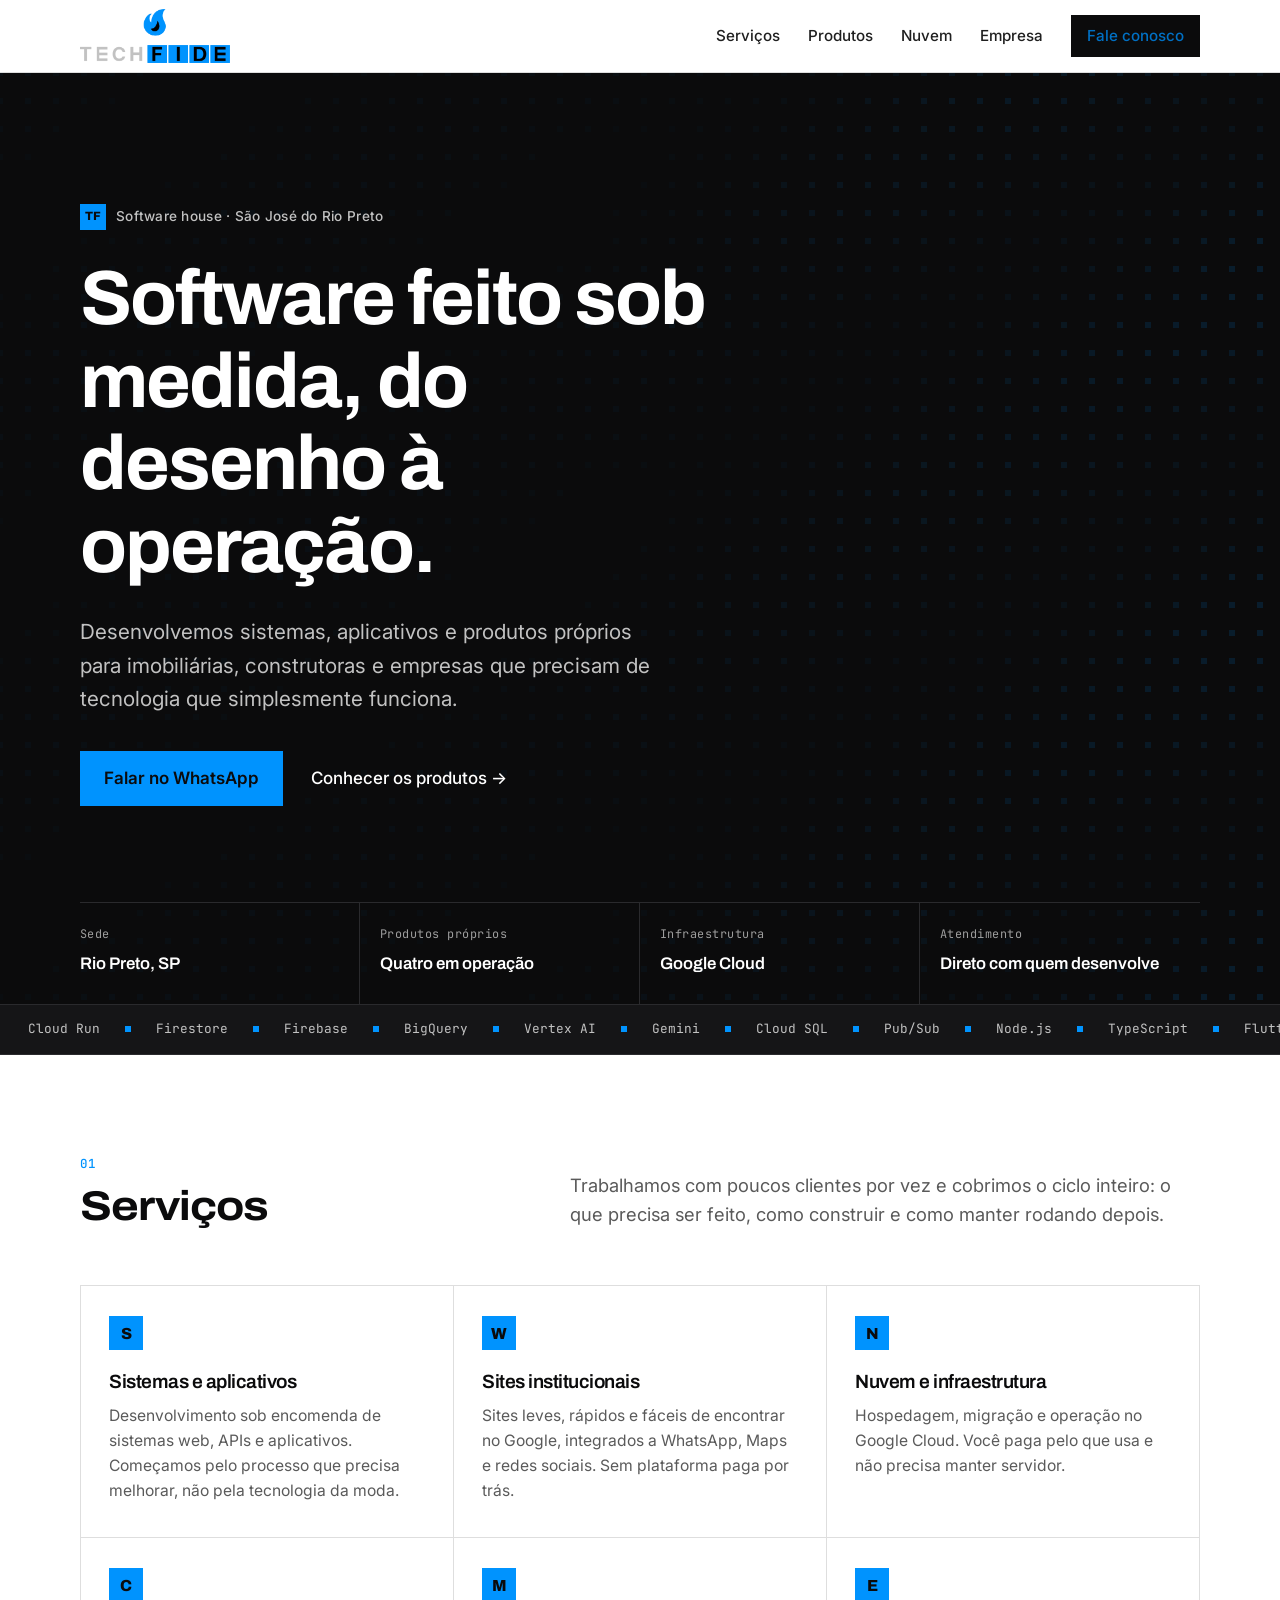
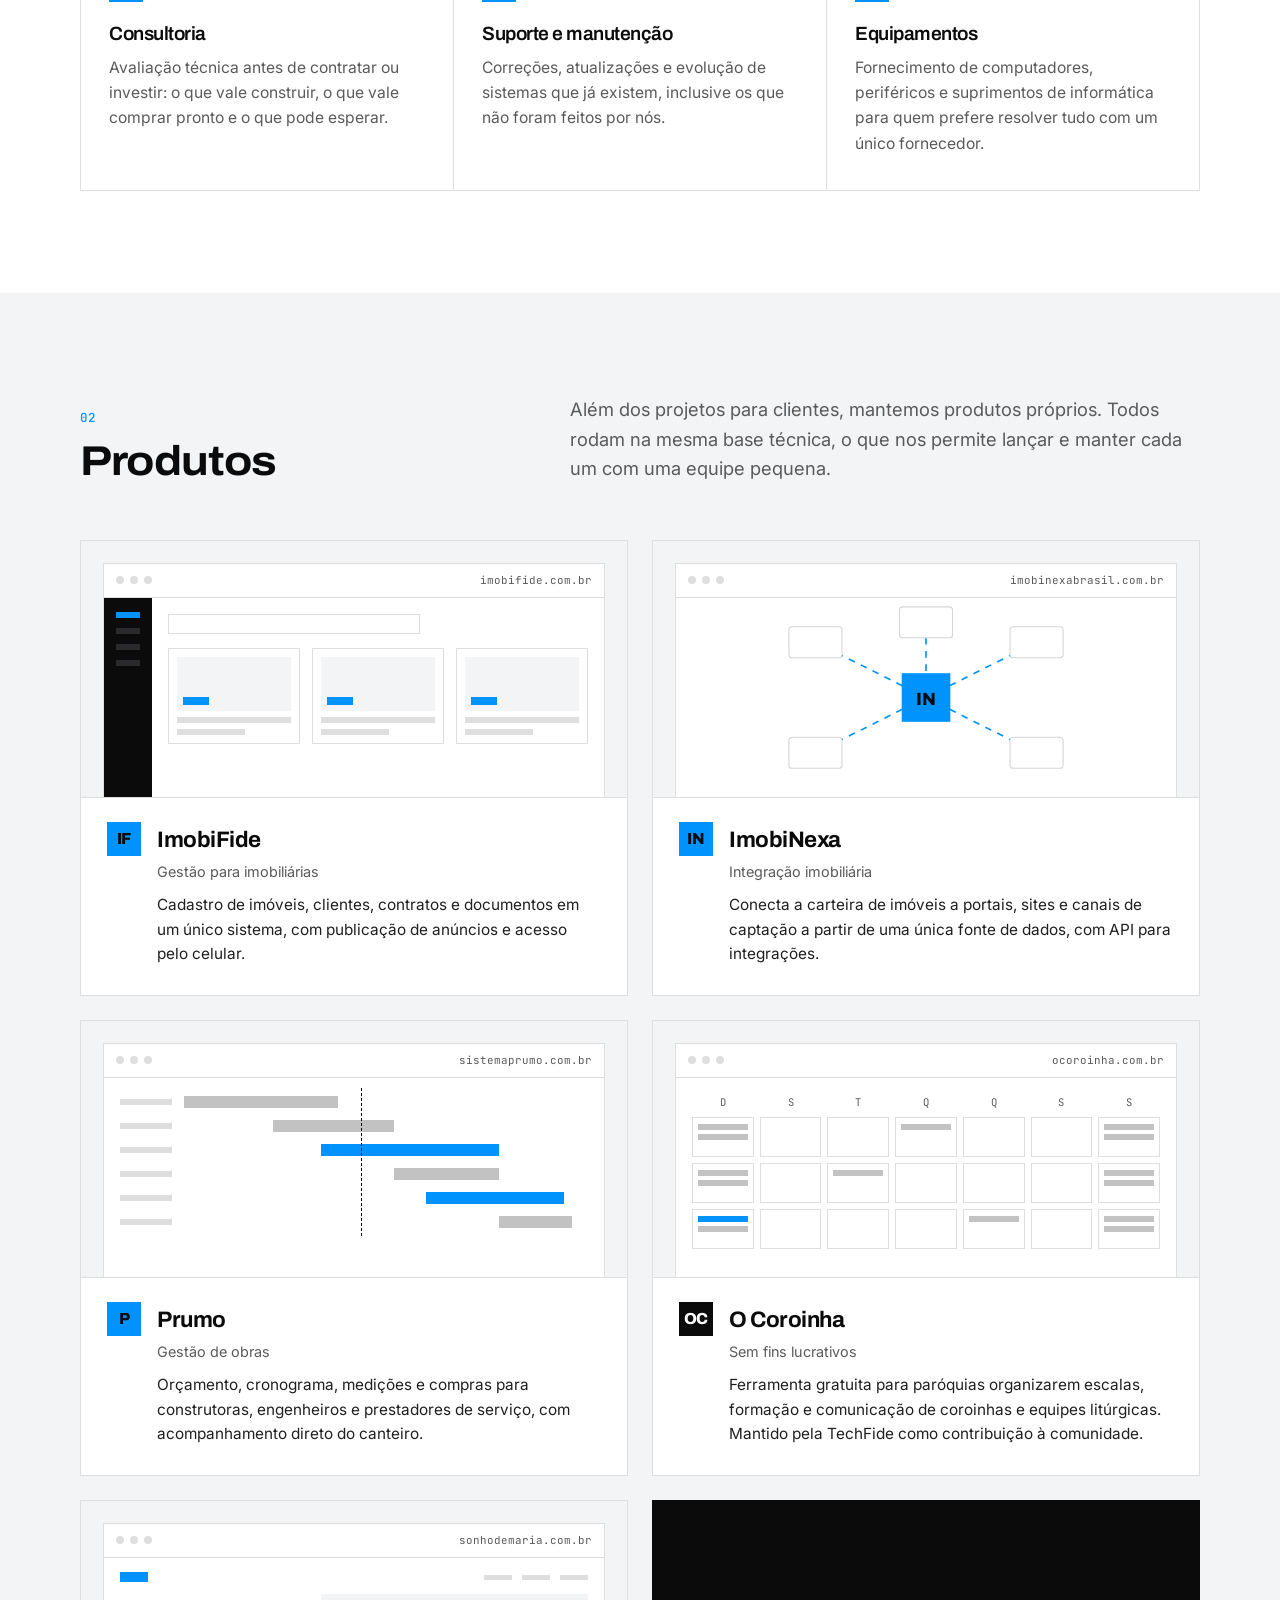
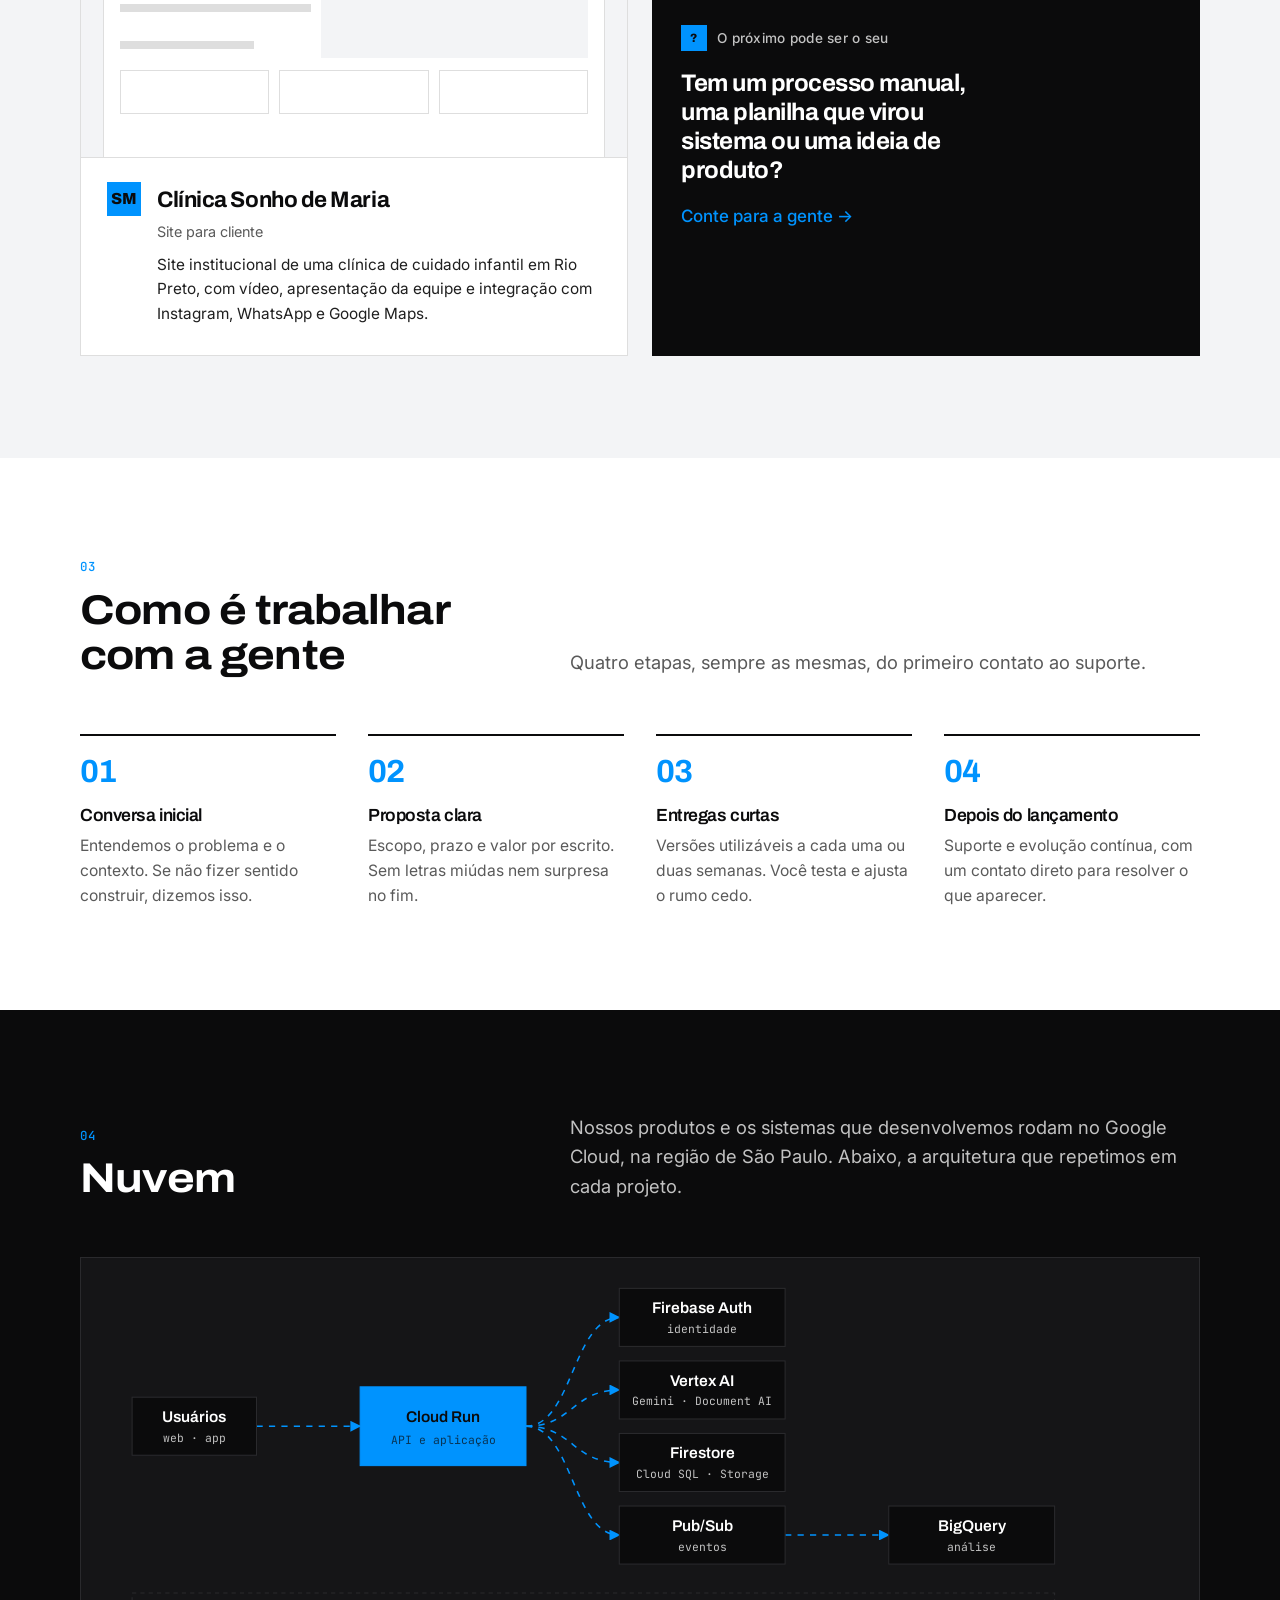
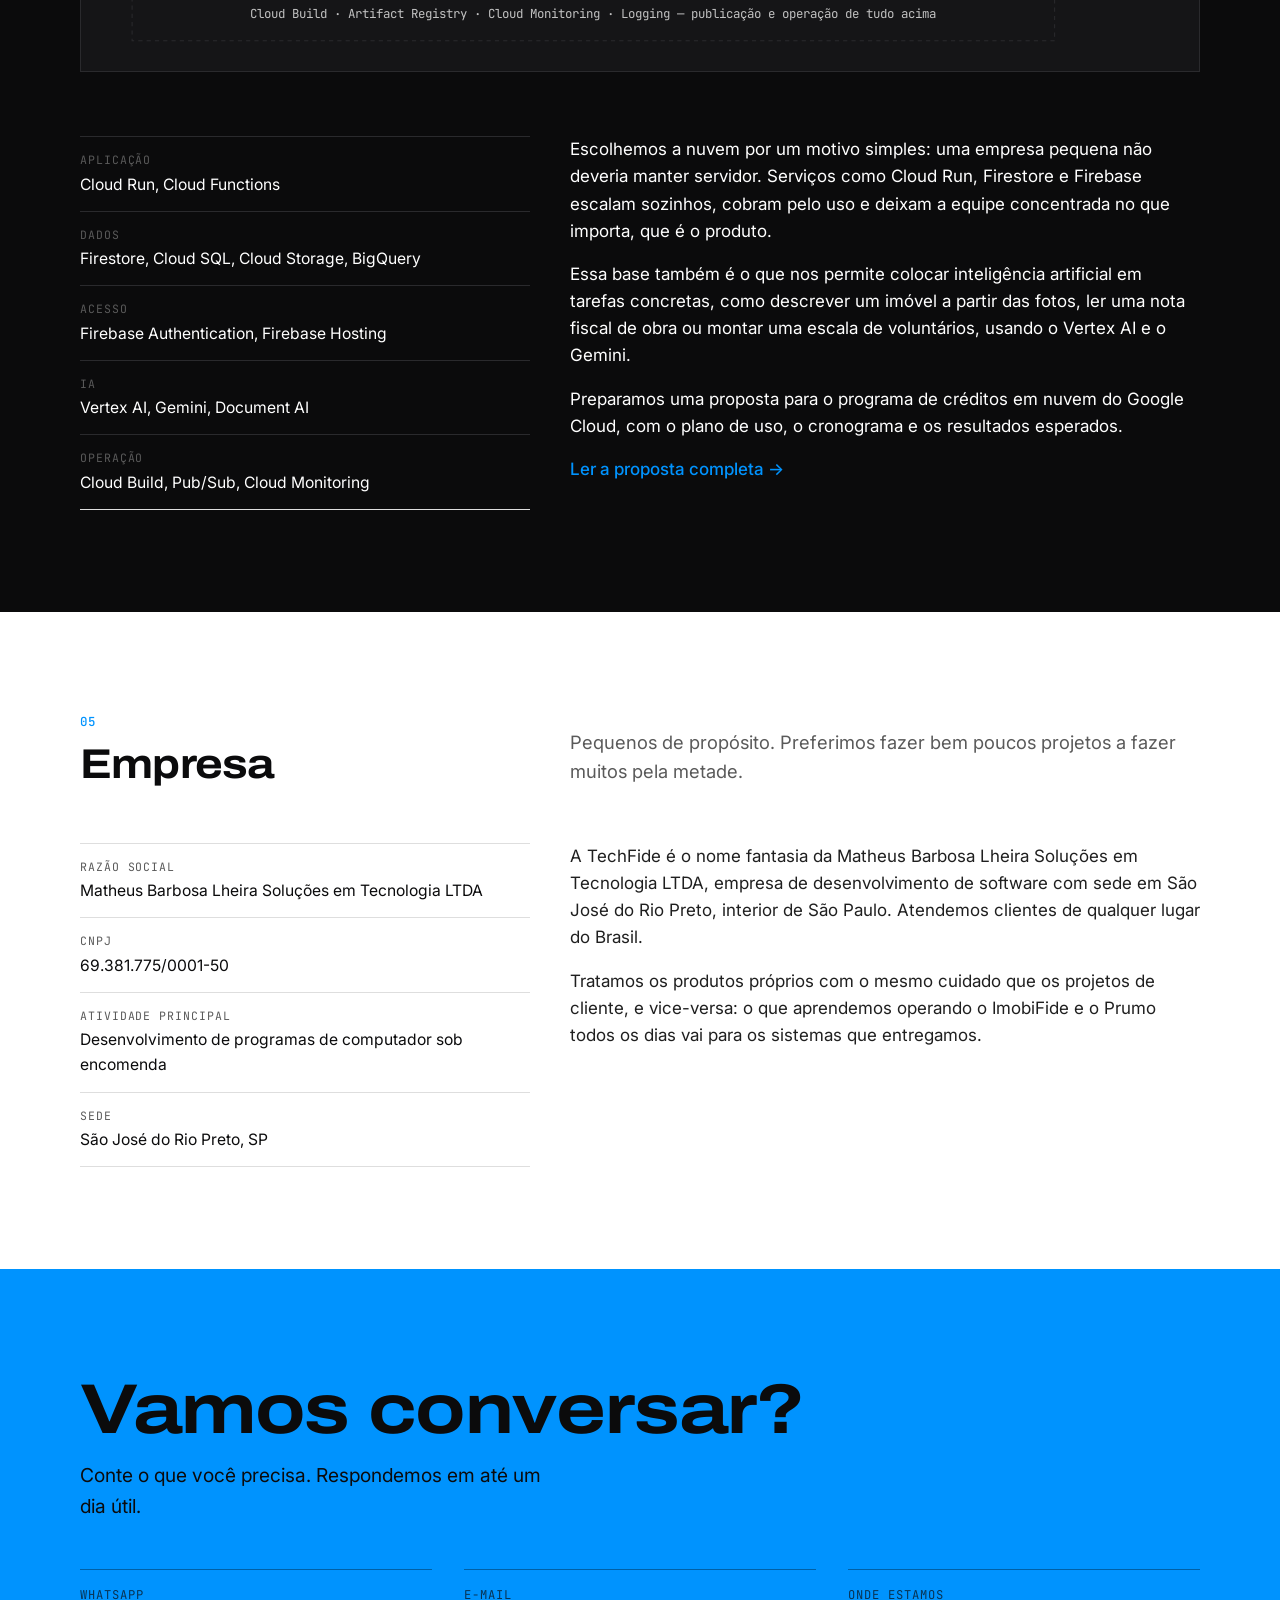
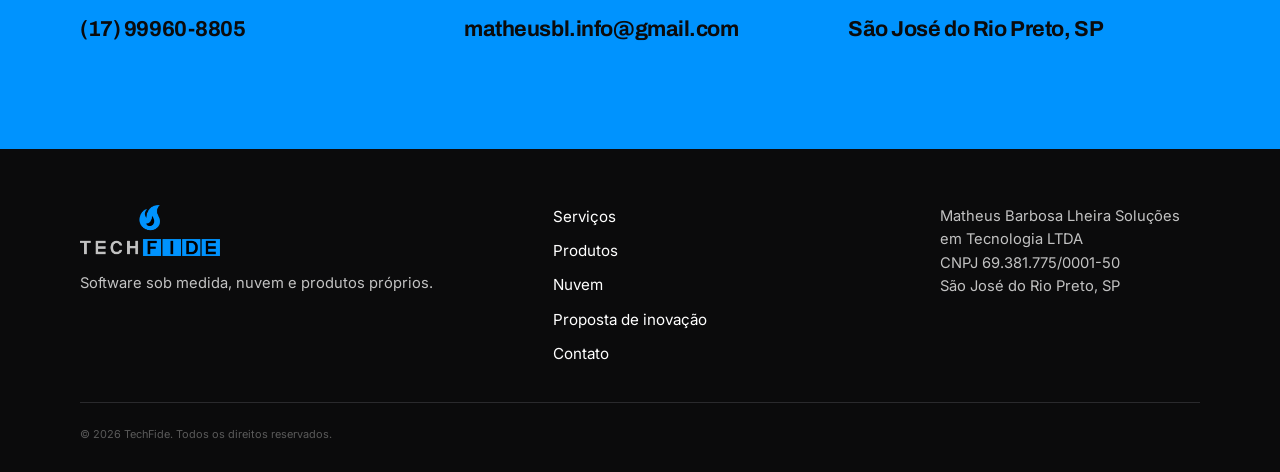
==== commit 87966f5b: "Adiciona camada tecnológica ao visual Hero escuro com malha de quadrados que reage ao ponteiro, faix" ====
--- a/index.html
+++ b/index.html
@@ -8,7 +8,7 @@
       name="description"
       content="A TechFide desenvolve sistemas, aplicativos e produtos próprios para imobiliárias, construtoras e empresas que precisam de software que funciona. São José do Rio Preto, SP."
     />
-    <meta name="theme-color" content="#ffffff" />
+    <meta name="theme-color" content="#0b0b0c" />
     <meta name="robots" content="index, follow, max-image-preview:large" />
     <link rel="canonical" href="https://techfide.com.br/" />
 
@@ -51,7 +51,7 @@
     <link rel="preconnect" href="https://fonts.googleapis.com" />
     <link rel="preconnect" href="https://fonts.gstatic.com" crossorigin />
     <link
-      href="https://fonts.googleapis.com/css2?family=Archivo:wdth,wght@62..125,400..800&family=Inter:wght@400;500;600&display=swap"
+      href="https://fonts.googleapis.com/css2?family=Archivo:wdth,wght@62..125,400..800&family=Inter:wght@400;500;600&family=JetBrains+Mono:wght@400;500&display=swap"
       rel="stylesheet"
     />
     <link rel="stylesheet" href="styles.css" />
@@ -78,22 +78,18 @@
     <main id="conteudo">
       <!-- Abertura -->
       <section class="abertura" id="inicio">
-        <div class="wrap abertura-grade">
-          <div class="abertura-texto">
-            <p class="rotulo"><b>TF</b> Software house · São José do Rio Preto</p>
-            <h1>Software feito sob medida, do desenho à operação.</h1>
-            <p class="abertura-resumo">
-              Desenvolvemos sistemas, aplicativos e produtos próprios para imobiliárias,
-              construtoras e empresas que precisam de tecnologia que simplesmente funciona.
-            </p>
-            <p class="abertura-links">
-              <a class="botao" href="https://wa.me/5517999608805?text=Ol%C3%A1%2C%20TechFide.%20Quero%20conversar%20sobre%20um%20projeto." target="_blank" rel="noopener noreferrer">Falar no WhatsApp</a>
-              <a class="seta" href="#produtos">Conhecer os produtos</a>
-            </p>
-          </div>
-          <div class="abertura-marca" aria-hidden="true">
-            <img src="assets/logo-icon.webp" alt="" width="420" height="472" />
-          </div>
+        <canvas class="malha" aria-hidden="true"></canvas>
+        <div class="wrap abertura-conteudo">
+          <p class="rotulo rotulo-claro"><b>TF</b> Software house · São José do Rio Preto</p>
+          <h1>Software feito sob medida, do desenho à operação.</h1>
+          <p class="abertura-resumo">
+            Desenvolvemos sistemas, aplicativos e produtos próprios para imobiliárias,
+            construtoras e empresas que precisam de tecnologia que simplesmente funciona.
+          </p>
+          <p class="abertura-links">
+            <a class="botao" href="https://wa.me/5517999608805?text=Ol%C3%A1%2C%20TechFide.%20Quero%20conversar%20sobre%20um%20projeto." target="_blank" rel="noopener noreferrer">Falar no WhatsApp</a>
+            <a class="seta seta-clara" href="#produtos">Conhecer os produtos</a>
+          </p>
         </div>
         <div class="wrap fatos">
           <div><span>Sede</span><strong>Rio Preto, SP</strong></div>
@@ -103,24 +99,25 @@
         </div>
       </section>
 
-      <!-- Para quem -->
-      <section class="paraquem" aria-label="Para quem trabalhamos">
-        <div class="wrap">
-          <p class="rotulo">Para quem trabalhamos</p>
-          <ul class="paraquem-lista">
-            <li>Imobiliárias</li>
-            <li>Construtoras</li>
-            <li>Clínicas</li>
-            <li>Comércio</li>
-            <li>Escritórios</li>
-            <li>Paróquias</li>
+      <!-- Faixa de tecnologias -->
+      <div class="faixa" aria-label="Tecnologias que usamos">
+        <div class="faixa-trilho">
+          <ul>
+            <li>Cloud Run</li><li>Firestore</li><li>Firebase</li><li>BigQuery</li><li>Vertex AI</li>
+            <li>Gemini</li><li>Cloud SQL</li><li>Pub/Sub</li><li>Node.js</li><li>TypeScript</li>
+            <li>Flutter</li><li>PostgreSQL</li><li>Terraform</li><li>Cloud Build</li>
           </ul>
-        </div>
-      </section>
+          <ul aria-hidden="true">
+            <li>Cloud Run</li><li>Firestore</li><li>Firebase</li><li>BigQuery</li><li>Vertex AI</li>
+            <li>Gemini</li><li>Cloud SQL</li><li>Pub/Sub</li><li>Node.js</li><li>TypeScript</li>
+            <li>Flutter</li><li>PostgreSQL</li><li>Terraform</li><li>Cloud Build</li>
+          </ul>
+        </div>
+      </div>
 
       <!-- Serviços -->
       <section class="bloco" id="servicos">
-        <div class="wrap cabecalho">
+        <div class="wrap cabecalho surge">
           <h2><small>01</small>Serviços</h2>
           <p>
             Trabalhamos com poucos clientes por vez e cobrimos o ciclo inteiro: o que precisa ser
@@ -129,7 +126,7 @@
         </div>
         <div class="wrap">
           <ol class="servicos">
-            <li>
+            <li class="surge">
               <span class="caixa">S</span>
               <h3>Sistemas e aplicativos</h3>
               <p>
@@ -137,7 +134,7 @@
                 processo que precisa melhorar, não pela tecnologia da moda.
               </p>
             </li>
-            <li>
+            <li class="surge">
               <span class="caixa">W</span>
               <h3>Sites institucionais</h3>
               <p>
@@ -145,7 +142,7 @@
                 redes sociais. Sem plataforma paga por trás.
               </p>
             </li>
-            <li>
+            <li class="surge">
               <span class="caixa">N</span>
               <h3>Nuvem e infraestrutura</h3>
               <p>
@@ -153,7 +150,7 @@
                 precisa manter servidor.
               </p>
             </li>
-            <li>
+            <li class="surge">
               <span class="caixa">C</span>
               <h3>Consultoria</h3>
               <p>
@@ -161,7 +158,7 @@
                 comprar pronto e o que pode esperar.
               </p>
             </li>
-            <li>
+            <li class="surge">
               <span class="caixa">M</span>
               <h3>Suporte e manutenção</h3>
               <p>
@@ -169,7 +166,7 @@
                 não foram feitos por nós.
               </p>
             </li>
-            <li>
+            <li class="surge">
               <span class="caixa">E</span>
               <h3>Equipamentos</h3>
               <p>
@@ -183,7 +180,7 @@
 
       <!-- Produtos -->
       <section class="bloco bloco-cinza" id="produtos">
-        <div class="wrap cabecalho">
+        <div class="wrap cabecalho surge">
           <h2><small>02</small>Produtos</h2>
           <p>
             Além dos projetos para clientes, mantemos produtos próprios. Todos rodam na mesma base
@@ -192,75 +189,150 @@
         </div>
         <div class="wrap">
           <ul class="produtos">
-            <li id="imobifide">
+            <!-- ImobiFide -->
+            <li class="produto surge" id="imobifide">
               <a href="https://imobifide.com.br" target="_blank" rel="noopener noreferrer">
-                <span class="caixa grande">IF</span>
-                <span class="produto-nome">
-                  <strong>ImobiFide</strong>
-                  <em>Gestão para imobiliárias</em>
-                </span>
-                <span class="produto-texto">
-                  Cadastro de imóveis, clientes, contratos e documentos em um único sistema, com
-                  publicação de anúncios e acesso pelo celular.
-                </span>
-                <span class="produto-link">imobifide.com.br</span>
+                <div class="tela" aria-hidden="true">
+                  <div class="tela-barra"><i></i><i></i><i></i><span>imobifide.com.br</span></div>
+                  <div class="mock mock-if">
+                    <div class="mock-lateral"><b></b><b></b><b></b><b></b></div>
+                    <div class="mock-area">
+                      <div class="mock-busca"></div>
+                      <div class="mock-cards">
+                        <div class="mock-card"><em></em><u></u><u></u></div>
+                        <div class="mock-card"><em></em><u></u><u></u></div>
+                        <div class="mock-card"><em></em><u></u><u></u></div>
+                      </div>
+                    </div>
+                  </div>
+                </div>
+                <div class="produto-texto">
+                  <span class="caixa">IF</span>
+                  <div>
+                    <strong>ImobiFide</strong>
+                    <em>Gestão para imobiliárias</em>
+                    <p>Cadastro de imóveis, clientes, contratos e documentos em um único sistema, com publicação de anúncios e acesso pelo celular.</p>
+                  </div>
+                </div>
               </a>
             </li>
-            <li id="imobinexa">
+
+            <!-- ImobiNexa -->
+            <li class="produto surge" id="imobinexa">
               <a href="https://imobinexabrasil.com.br" target="_blank" rel="noopener noreferrer">
-                <span class="caixa grande">IN</span>
-                <span class="produto-nome">
-                  <strong>ImobiNexa</strong>
-                  <em>Integração imobiliária</em>
-                </span>
-                <span class="produto-texto">
-                  Conecta a carteira de imóveis a portais, sites e canais de captação a partir de
-                  uma única fonte de dados, com API para integrações.
-                </span>
-                <span class="produto-link">imobinexabrasil.com.br</span>
+                <div class="tela" aria-hidden="true">
+                  <div class="tela-barra"><i></i><i></i><i></i><span>imobinexabrasil.com.br</span></div>
+                  <div class="mock mock-in">
+                    <svg viewBox="0 0 320 180" preserveAspectRatio="xMidYMid meet">
+                      <g class="fluxo" stroke="#0093fe" stroke-width="1.5" fill="none">
+                        <path d="M160 90 L60 40" /><path d="M160 90 L260 40" />
+                        <path d="M160 90 L60 140" /><path d="M160 90 L260 140" />
+                        <path d="M160 90 L160 22" />
+                      </g>
+                      <g fill="#ffffff" stroke="#d6d6d6">
+                        <rect x="36" y="26" width="48" height="28" rx="3" /><rect x="236" y="26" width="48" height="28" rx="3" />
+                        <rect x="36" y="126" width="48" height="28" rx="3" /><rect x="236" y="126" width="48" height="28" rx="3" />
+                        <rect x="136" y="8" width="48" height="28" rx="3" />
+                      </g>
+                      <rect x="138" y="68" width="44" height="44" fill="#0093fe" />
+                      <text x="160" y="97" text-anchor="middle" font-family="Archivo, sans-serif" font-weight="800" font-size="16" fill="#0b0b0c">IN</text>
+                    </svg>
+                  </div>
+                </div>
+                <div class="produto-texto">
+                  <span class="caixa">IN</span>
+                  <div>
+                    <strong>ImobiNexa</strong>
+                    <em>Integração imobiliária</em>
+                    <p>Conecta a carteira de imóveis a portais, sites e canais de captação a partir de uma única fonte de dados, com API para integrações.</p>
+                  </div>
+                </div>
               </a>
             </li>
-            <li id="prumo">
+
+            <!-- Prumo -->
+            <li class="produto surge" id="prumo">
               <a href="https://sistemaprumo.com.br" target="_blank" rel="noopener noreferrer">
-                <span class="caixa grande">P</span>
-                <span class="produto-nome">
-                  <strong>Prumo</strong>
-                  <em>Gestão de obras</em>
-                </span>
-                <span class="produto-texto">
-                  Orçamento, cronograma, medições e compras para construtoras, engenheiros e
-                  prestadores de serviço, com acompanhamento direto do canteiro.
-                </span>
-                <span class="produto-link">sistemaprumo.com.br</span>
+                <div class="tela" aria-hidden="true">
+                  <div class="tela-barra"><i></i><i></i><i></i><span>sistemaprumo.com.br</span></div>
+                  <div class="mock mock-pr">
+                    <div class="gantt">
+                      <div class="gantt-linha"><u></u><b style="--i:0;--w:38%"></b></div>
+                      <div class="gantt-linha"><u></u><b style="--i:22%;--w:30%"></b></div>
+                      <div class="gantt-linha"><u></u><b style="--i:34%;--w:44%" class="azul"></b></div>
+                      <div class="gantt-linha"><u></u><b style="--i:52%;--w:26%"></b></div>
+                      <div class="gantt-linha"><u></u><b style="--i:60%;--w:34%" class="azul"></b></div>
+                      <div class="gantt-linha"><u></u><b style="--i:78%;--w:18%"></b></div>
+                      <i class="gantt-hoje"></i>
+                    </div>
+                  </div>
+                </div>
+                <div class="produto-texto">
+                  <span class="caixa">P</span>
+                  <div>
+                    <strong>Prumo</strong>
+                    <em>Gestão de obras</em>
+                    <p>Orçamento, cronograma, medições e compras para construtoras, engenheiros e prestadores de serviço, com acompanhamento direto do canteiro.</p>
+                  </div>
+                </div>
               </a>
             </li>
-            <li id="ocoroinha" class="social">
+
+            <!-- O Coroinha -->
+            <li class="produto surge social" id="ocoroinha">
               <a href="https://ocoroinha.com.br" target="_blank" rel="noopener noreferrer">
-                <span class="caixa grande">OC</span>
-                <span class="produto-nome">
-                  <strong>O Coroinha</strong>
-                  <em>Sem fins lucrativos</em>
-                </span>
-                <span class="produto-texto">
-                  Ferramenta gratuita para paróquias organizarem escalas, formação e comunicação
-                  de coroinhas e equipes litúrgicas. Mantido pela TechFide como contribuição à
-                  comunidade.
-                </span>
-                <span class="produto-link">ocoroinha.com.br</span>
+                <div class="tela" aria-hidden="true">
+                  <div class="tela-barra"><i></i><i></i><i></i><span>ocoroinha.com.br</span></div>
+                  <div class="mock mock-oc">
+                    <div class="agenda">
+                      <span>D</span><span>S</span><span>T</span><span>Q</span><span>Q</span><span>S</span><span>S</span>
+                      <b class="cheio"></b><b></b><b></b><b class="meio"></b><b></b><b></b><b class="cheio"></b>
+                      <b class="cheio"></b><b></b><b class="meio"></b><b></b><b></b><b></b><b class="cheio"></b>
+                      <b class="cheio azul"></b><b></b><b></b><b></b><b class="meio"></b><b></b><b class="cheio"></b>
+                    </div>
+                  </div>
+                </div>
+                <div class="produto-texto">
+                  <span class="caixa">OC</span>
+                  <div>
+                    <strong>O Coroinha</strong>
+                    <em>Sem fins lucrativos</em>
+                    <p>Ferramenta gratuita para paróquias organizarem escalas, formação e comunicação de coroinhas e equipes litúrgicas. Mantido pela TechFide como contribuição à comunidade.</p>
+                  </div>
+                </div>
               </a>
             </li>
-            <li id="sonhodemaria">
+
+            <!-- Sonho de Maria -->
+            <li class="produto surge" id="sonhodemaria">
               <a href="https://www.sonhodemaria.com.br/" target="_blank" rel="noopener noreferrer">
-                <span class="caixa grande">SM</span>
-                <span class="produto-nome">
-                  <strong>Clínica Sonho de Maria</strong>
-                  <em>Site para cliente</em>
-                </span>
-                <span class="produto-texto">
-                  Site institucional de uma clínica de cuidado infantil em Rio Preto, com vídeo,
-                  apresentação da equipe e integração com Instagram, WhatsApp e Google Maps.
-                </span>
-                <span class="produto-link">sonhodemaria.com.br</span>
+                <div class="tela" aria-hidden="true">
+                  <div class="tela-barra"><i></i><i></i><i></i><span>sonhodemaria.com.br</span></div>
+                  <div class="mock mock-sm">
+                    <div class="site-topo"><b></b><u></u><u></u><u></u></div>
+                    <div class="site-hero"><em></em><u></u><u></u></div>
+                    <div class="site-cards"><b></b><b></b><b></b></div>
+                  </div>
+                </div>
+                <div class="produto-texto">
+                  <span class="caixa">SM</span>
+                  <div>
+                    <strong>Clínica Sonho de Maria</strong>
+                    <em>Site para cliente</em>
+                    <p>Site institucional de uma clínica de cuidado infantil em Rio Preto, com vídeo, apresentação da equipe e integração com Instagram, WhatsApp e Google Maps.</p>
+                  </div>
+                </div>
+              </a>
+            </li>
+
+            <!-- Seu projeto -->
+            <li class="produto produto-convite surge">
+              <a href="#contato">
+                <div class="convite">
+                  <p class="rotulo"><b>?</b> O próximo pode ser o seu</p>
+                  <strong>Tem um processo manual, uma planilha que virou sistema ou uma ideia de produto?</strong>
+                  <span class="seta">Conte para a gente</span>
+                </div>
               </a>
             </li>
           </ul>
@@ -269,25 +341,25 @@
 
       <!-- Método -->
       <section class="bloco" id="metodo">
-        <div class="wrap cabecalho">
+        <div class="wrap cabecalho surge">
           <h2><small>03</small>Como é trabalhar com a gente</h2>
           <p>Quatro etapas, sempre as mesmas, do primeiro contato ao suporte.</p>
         </div>
         <div class="wrap">
           <ol class="etapas">
-            <li>
+            <li class="surge">
               <h3>Conversa inicial</h3>
               <p>Entendemos o problema e o contexto. Se não fizer sentido construir, dizemos isso.</p>
             </li>
-            <li>
+            <li class="surge">
               <h3>Proposta clara</h3>
               <p>Escopo, prazo e valor por escrito. Sem letras miúdas nem surpresa no fim.</p>
             </li>
-            <li>
+            <li class="surge">
               <h3>Entregas curtas</h3>
               <p>Versões utilizáveis a cada uma ou duas semanas. Você testa e ajusta o rumo cedo.</p>
             </li>
-            <li>
+            <li class="surge">
               <h3>Depois do lançamento</h3>
               <p>Suporte e evolução contínua, com um contato direto para resolver o que aparecer.</p>
             </li>
@@ -297,15 +369,59 @@
 
       <!-- Nuvem -->
       <section class="bloco bloco-preto" id="nuvem">
-        <div class="wrap cabecalho">
+        <div class="wrap cabecalho surge">
           <h2><small>04</small>Nuvem</h2>
           <p>
             Nossos produtos e os sistemas que desenvolvemos rodam no Google Cloud, na região de
-            São Paulo.
+            São Paulo. Abaixo, a arquitetura que repetimos em cada projeto.
           </p>
         </div>
+        <div class="wrap">
+          <figure class="arquitetura surge">
+            <svg viewBox="0 0 1040 360" role="img" aria-labelledby="arq-titulo">
+              <title id="arq-titulo">Arquitetura: usuários acessam a aplicação no Cloud Run, que usa Firebase Auth, Vertex AI, Firestore e Pub/Sub; eventos alimentam o BigQuery; Cloud Build e Cloud Monitoring cobrem publicação e operação.</title>
+              <defs>
+                <marker id="ponta" viewBox="0 0 10 10" refX="9" refY="5" markerWidth="7" markerHeight="7" orient="auto-start-reverse">
+                  <path d="M0 0 L10 5 L0 10 z" fill="#0093fe" />
+                </marker>
+              </defs>
+              <g class="fluxo" fill="none" stroke="#0093fe" stroke-width="1.5" marker-end="url(#ponta)">
+                <path d="M150 143 H250" />
+                <path d="M410 143 C 455 143, 455 38, 500 38" />
+                <path d="M410 143 C 455 143, 455 108, 500 108" />
+                <path d="M410 143 C 455 143, 455 178, 500 178" />
+                <path d="M410 143 C 455 143, 455 248, 500 248" />
+                <path d="M660 248 H760" />
+              </g>
+              <g class="no">
+                <rect x="30" y="115" width="120" height="56" /><text x="90" y="139">Usuários</text><text x="90" y="158" class="sub">web · app</text>
+              </g>
+              <g class="no no-azul">
+                <rect x="250" y="105" width="160" height="76" /><text x="330" y="139">Cloud Run</text><text x="330" y="160" class="sub">API e aplicação</text>
+              </g>
+              <g class="no">
+                <rect x="500" y="10" width="160" height="56" /><text x="580" y="34">Firebase Auth</text><text x="580" y="53" class="sub">identidade</text>
+              </g>
+              <g class="no">
+                <rect x="500" y="80" width="160" height="56" /><text x="580" y="104">Vertex AI</text><text x="580" y="123" class="sub">Gemini · Document AI</text>
+              </g>
+              <g class="no">
+                <rect x="500" y="150" width="160" height="56" /><text x="580" y="174">Firestore</text><text x="580" y="193" class="sub">Cloud SQL · Storage</text>
+              </g>
+              <g class="no">
+                <rect x="500" y="220" width="160" height="56" /><text x="580" y="244">Pub/Sub</text><text x="580" y="263" class="sub">eventos</text>
+              </g>
+              <g class="no">
+                <rect x="760" y="220" width="160" height="56" /><text x="840" y="244">BigQuery</text><text x="840" y="263" class="sub">análise</text>
+              </g>
+              <g class="no no-trilho">
+                <rect x="30" y="304" width="890" height="46" /><text x="475" y="328" class="sub">Cloud Build · Artifact Registry · Cloud Monitoring · Logging — publicação e operação de tudo acima</text>
+              </g>
+            </svg>
+          </figure>
+        </div>
         <div class="wrap colunas">
-          <div class="prosa">
+          <div class="prosa surge">
             <p>
               Escolhemos a nuvem por um motivo simples: uma empresa pequena não deveria manter
               servidor. Serviços como Cloud Run, Firestore e Firebase escalam sozinhos, cobram pelo
@@ -322,7 +438,7 @@
             </p>
             <p><a class="seta" href="proposta-cloud.html">Ler a proposta completa</a></p>
           </div>
-          <dl class="ficha">
+          <dl class="ficha surge">
             <div><dt>Aplicação</dt><dd>Cloud Run, Cloud Functions</dd></div>
             <div><dt>Dados</dt><dd>Firestore, Cloud SQL, Cloud Storage, BigQuery</dd></div>
             <div><dt>Acesso</dt><dd>Firebase Authentication, Firebase Hosting</dd></div>
@@ -334,12 +450,12 @@
 
       <!-- Empresa -->
       <section class="bloco" id="empresa">
-        <div class="wrap cabecalho">
+        <div class="wrap cabecalho surge">
           <h2><small>05</small>Empresa</h2>
           <p>Pequenos de propósito. Preferimos fazer bem poucos projetos a fazer muitos pela metade.</p>
         </div>
         <div class="wrap colunas">
-          <div class="prosa">
+          <div class="prosa surge">
             <p>
               A TechFide é o nome fantasia da Matheus Barbosa Lheira Soluções em Tecnologia LTDA,
               empresa de desenvolvimento de software com sede em São José do Rio Preto, interior
@@ -351,7 +467,7 @@
               os sistemas que entregamos.
             </p>
           </div>
-          <dl class="ficha">
+          <dl class="ficha surge">
             <div><dt>Razão social</dt><dd>Matheus Barbosa Lheira Soluções em Tecnologia LTDA</dd></div>
             <div><dt>CNPJ</dt><dd>69.381.775/0001-50</dd></div>
             <div><dt>Atividade principal</dt><dd>Desenvolvimento de programas de computador sob encomenda</dd></div>
@@ -363,18 +479,18 @@
       <!-- Contato -->
       <section class="bloco contato" id="contato">
         <div class="wrap">
-          <h2>Vamos conversar?</h2>
-          <p class="contato-texto">Conte o que você precisa. Respondemos em até um dia útil.</p>
+          <h2 class="surge">Vamos conversar?</h2>
+          <p class="contato-texto surge">Conte o que você precisa. Respondemos em até um dia útil.</p>
           <ul class="contato-lista">
-            <li>
+            <li class="surge">
               <span>WhatsApp</span>
               <a href="https://wa.me/5517999608805?text=Ol%C3%A1%2C%20TechFide.%20Quero%20conversar%20sobre%20um%20projeto." target="_blank" rel="noopener noreferrer">(17) 99960-8805</a>
             </li>
-            <li>
+            <li class="surge">
               <span>E-mail</span>
               <a href="mailto:matheusbl.info@gmail.com">matheusbl.info@gmail.com</a>
             </li>
-            <li>
+            <li class="surge">
               <span>Onde estamos</span>
               <strong>São José do Rio Preto, SP</strong>
             </li>
--- a/styles.css
+++ b/styles.css
@@ -6,16 +6,18 @@
   --azul: #0093fe;
   --azul-escuro: #0070c4;
   --azul-claro: #e6f3ff;
-  --preto: #0d0d0d;
+  --preto: #0b0b0c;
+  --grafite: #151517;
   --texto: #1f1f1f;
   --texto-suave: #5a5a5a;
   --cinza: #c2c2c2;
   --cinza-claro: #f3f4f6;
   --linha: #dedede;
-  --linha-escura: #2c2c2c;
+  --linha-escura: #2a2a2d;
   --branco: #ffffff;
   --titulo: "Archivo", "Inter", system-ui, sans-serif;
   --corpo: "Inter", system-ui, -apple-system, "Segoe UI", sans-serif;
+  --mono: "JetBrains Mono", ui-monospace, SFMono-Regular, Menlo, monospace;
   --largura: 1120px;
 }
 
@@ -78,10 +80,11 @@
 
 h2 small {
   display: block;
-  font-size: 0.8rem;
-  font-weight: 600;
+  font-family: var(--mono);
+  font-size: 0.78rem;
+  font-weight: 500;
   font-stretch: 100%;
-  letter-spacing: 0.1em;
+  letter-spacing: 0.08em;
   color: var(--azul);
   margin-bottom: 14px;
 }
@@ -113,6 +116,27 @@
 .skip-link:focus {
   left: 16px;
   top: 16px;
+}
+
+/* Animação de entrada --------------------------------------------- */
+
+.surge {
+  opacity: 0;
+  transform: translateY(14px);
+  transition: opacity 0.6s ease, transform 0.6s ease;
+}
+
+.surge.visto {
+  opacity: 1;
+  transform: none;
+}
+
+@media (prefers-reduced-motion: reduce) {
+  .surge {
+    opacity: 1;
+    transform: none;
+    transition: none;
+  }
 }
 
 /* Componentes reutilizados ------------------------------------------- */
@@ -131,12 +155,6 @@
   flex: none;
 }
 
-.caixa.grande {
-  width: 64px;
-  height: 64px;
-  font-size: 1.5rem;
-}
-
 .rotulo {
   display: inline-flex;
   align-items: center;
@@ -159,6 +177,10 @@
   font-size: 0.75rem;
 }
 
+.rotulo-claro {
+  color: var(--cinza);
+}
+
 .botao {
   display: inline-block;
   background: var(--azul);
@@ -166,12 +188,13 @@
   text-decoration: none;
   font-weight: 600;
   padding: 14px 24px;
-  transition: background 0.15s ease, color 0.15s ease;
+  transition: background 0.15s ease, color 0.15s ease, transform 0.15s ease;
 }
 
 .botao:hover {
-  background: var(--preto);
-  color: var(--branco);
+  background: var(--branco);
+  color: var(--preto);
+  transform: translateY(-1px);
 }
 
 .seta {
@@ -187,6 +210,14 @@
 
 .seta:hover::after {
   transform: translateX(4px);
+}
+
+.seta-clara {
+  color: var(--branco);
+}
+
+.seta-clara:hover {
+  color: var(--azul);
 }
 
 /* Topo -------------------------------------------------------------- */
@@ -256,31 +287,42 @@
 /* Abertura ---------------------------------------------------------- */
 
 .abertura {
-  padding: clamp(56px, 8vw, 104px) 0 0;
+  position: relative;
+  background: var(--preto);
+  color: var(--branco);
+  padding: clamp(72px, 10vw, 136px) 0 0;
   overflow: hidden;
 }
 
-.abertura-grade {
-  display: grid;
-  grid-template-columns: minmax(0, 7fr) minmax(0, 5fr);
-  gap: 40px;
-  align-items: center;
-}
-
-.abertura-texto .rotulo {
+.malha {
+  position: absolute;
+  inset: 0;
+  width: 100%;
+  height: 100%;
+  display: block;
+  pointer-events: none;
+}
+
+.abertura-conteudo {
+  position: relative;
+  z-index: 1;
+}
+
+.abertura .rotulo {
   margin-bottom: 28px;
 }
 
 .abertura h1 {
-  font-size: clamp(2.4rem, 5.8vw, 4.6rem);
-  max-width: 13ch;
+  color: var(--branco);
+  font-size: clamp(2.4rem, 6vw, 4.8rem);
+  max-width: 14ch;
   margin-bottom: 26px;
 }
 
 .abertura-resumo {
   font-size: clamp(1.1rem, 1.7vw, 1.3rem);
-  max-width: 42ch;
-  color: var(--texto-suave);
+  max-width: 46ch;
+  color: var(--cinza);
   margin-bottom: 36px;
 }
 
@@ -291,41 +333,18 @@
   gap: 28px;
 }
 
-.abertura-marca {
-  position: relative;
-  justify-self: end;
-  align-self: stretch;
-  display: grid;
-  place-items: center;
-  min-height: 420px;
-  width: 100%;
-}
-
-.abertura-marca::before {
-  content: "";
-  position: absolute;
-  inset: 0 -40vw 0 0;
-  background: var(--azul-claro);
-  z-index: 0;
-}
-
-.abertura-marca img {
+.fatos {
   position: relative;
   z-index: 1;
-  width: min(360px, 80%);
-  transform: translateY(6%);
-}
-
-.fatos {
   display: grid;
   grid-template-columns: repeat(4, 1fr);
-  border-top: 1px solid var(--linha);
-  margin-top: clamp(40px, 6vw, 72px);
+  border-top: 1px solid var(--linha-escura);
+  margin-top: clamp(56px, 8vw, 96px);
 }
 
 .fatos div {
-  padding: 22px 20px 22px 0;
-  border-right: 1px solid var(--linha);
+  padding: 22px 20px 26px 0;
+  border-right: 1px solid var(--linha-escura);
 }
 
 .fatos div + div {
@@ -338,54 +357,79 @@
 
 .fatos span {
   display: block;
-  font-size: 0.8rem;
-  color: var(--texto-suave);
-  margin-bottom: 4px;
+  font-family: var(--mono);
+  font-size: 0.74rem;
+  letter-spacing: 0.04em;
+  color: var(--cinza);
+  opacity: 0.8;
+  margin-bottom: 6px;
 }
 
 .fatos strong {
   font-family: var(--titulo);
   font-weight: 600;
-  color: var(--preto);
+  color: var(--branco);
   font-size: 1.05rem;
 }
 
-/* Para quem ---------------------------------------------------------- */
-
-.paraquem {
-  border-top: 1px solid var(--linha);
-  border-bottom: 1px solid var(--linha);
-  padding: 36px 0;
-  background: var(--branco);
-}
-
-.paraquem .rotulo {
-  margin-bottom: 16px;
-}
-
-.paraquem-lista {
+/* Faixa de tecnologias ----------------------------------------------- */
+
+.faixa {
+  background: var(--grafite);
+  border-top: 1px solid var(--linha-escura);
+  border-bottom: 1px solid var(--linha-escura);
+  overflow: hidden;
+  padding: 14px 0;
+}
+
+.faixa-trilho {
   display: flex;
-  flex-wrap: wrap;
-  gap: 8px 36px;
-  font-family: var(--titulo);
-  font-stretch: 118%;
-  font-weight: 700;
-  font-size: clamp(1.5rem, 3.2vw, 2.4rem);
-  letter-spacing: -0.02em;
-  color: var(--preto);
-}
-
-.paraquem-lista li {
-  display: inline-flex;
-  align-items: center;
-  gap: 36px;
-}
-
-.paraquem-lista li:not(:last-child)::after {
+  width: max-content;
+  animation: deslizar 48s linear infinite;
+}
+
+.faixa:hover .faixa-trilho {
+  animation-play-state: paused;
+}
+
+.faixa ul {
+  display: flex;
+  flex: none;
+}
+
+.faixa li {
+  font-family: var(--mono);
+  font-size: 0.8rem;
+  color: var(--cinza);
+  padding: 0 28px;
+  white-space: nowrap;
+  position: relative;
+}
+
+.faixa li::after {
   content: "";
-  width: 8px;
-  height: 8px;
+  position: absolute;
+  right: -3px;
+  top: 50%;
+  width: 6px;
+  height: 6px;
   background: var(--azul);
+  transform: translateY(-50%);
+}
+
+@keyframes deslizar {
+  from {
+    transform: translateX(0);
+  }
+  to {
+    transform: translateX(-50%);
+  }
+}
+
+@media (prefers-reduced-motion: reduce) {
+  .faixa-trilho {
+    animation: none;
+  }
 }
 
 /* Blocos ------------------------------------------------------------ */
@@ -404,8 +448,7 @@
 
 .bloco-preto h2,
 .bloco-preto h3,
-.bloco-preto p,
-.bloco-preto dd {
+.bloco-preto p {
   color: var(--branco);
 }
 
@@ -480,82 +523,396 @@
 /* Produtos ------------------------------------------------------------ */
 
 .produtos {
-  border-top: 1px solid var(--linha);
-}
-
-.produtos li {
-  border-bottom: 1px solid var(--linha);
-}
-
-.produtos a {
-  display: grid;
-  grid-template-columns: 64px minmax(0, 4fr) minmax(0, 7fr) auto;
-  gap: 28px;
-  align-items: center;
-  padding: 28px 0;
+  display: grid;
+  grid-template-columns: repeat(2, 1fr);
+  gap: 24px;
+}
+
+.produto a {
+  display: block;
+  height: 100%;
+  background: var(--branco);
+  border: 1px solid var(--linha);
   color: inherit;
   text-decoration: none;
-  transition: padding-left 0.2s ease;
-}
-
-.produtos a:hover {
-  padding-left: 12px;
-}
-
-.produtos .caixa.grande {
-  transition: background 0.15s ease, color 0.15s ease;
-}
-
-.produtos a:hover .caixa.grande {
+  transition: transform 0.2s ease, box-shadow 0.2s ease, border-color 0.2s ease;
+}
+
+.produto a:hover {
+  transform: translateY(-3px);
+  border-color: var(--azul);
+  box-shadow: 0 18px 40px rgba(11, 11, 12, 0.08);
+}
+
+.tela {
+  background: var(--cinza-claro);
+  border-bottom: 1px solid var(--linha);
+  padding: 22px 22px 0;
+}
+
+.tela-barra {
+  display: flex;
+  align-items: center;
+  gap: 6px;
+  background: var(--branco);
+  border: 1px solid var(--linha);
+  border-bottom: 0;
+  padding: 8px 12px;
+}
+
+.tela-barra i {
+  width: 8px;
+  height: 8px;
+  border-radius: 50%;
+  background: var(--linha);
+}
+
+.tela-barra span {
+  margin-left: auto;
+  font-family: var(--mono);
+  font-size: 0.68rem;
+  color: var(--texto-suave);
+}
+
+.mock {
+  position: relative;
+  background: var(--branco);
+  border: 1px solid var(--linha);
+  border-bottom: 0;
+  height: 200px;
+  overflow: hidden;
+}
+
+/* mock: ImobiFide (listagem com cards) */
+.mock-if {
+  display: grid;
+  grid-template-columns: 48px 1fr;
+}
+
+.mock-lateral {
   background: var(--preto);
-  color: var(--branco);
-}
-
-.produtos .social .caixa.grande {
-  background: var(--preto);
-  color: var(--branco);
-}
-
-.produtos .social a:hover .caixa.grande {
+  padding: 14px 12px;
+  display: grid;
+  gap: 10px;
+  align-content: start;
+}
+
+.mock-lateral b {
+  display: block;
+  height: 6px;
+  background: var(--linha-escura);
+}
+
+.mock-lateral b:first-child {
   background: var(--azul);
-  color: var(--preto);
-}
-
-.produto-nome strong {
+}
+
+.mock-area {
+  padding: 16px;
+}
+
+.mock-busca {
+  height: 20px;
+  border: 1px solid var(--linha);
+  margin-bottom: 14px;
+  width: 60%;
+}
+
+.mock-cards {
+  display: grid;
+  grid-template-columns: repeat(3, 1fr);
+  gap: 12px;
+}
+
+.mock-card {
+  border: 1px solid var(--linha);
+  padding: 8px;
+  display: grid;
+  gap: 6px;
+}
+
+.mock-card em {
+  display: block;
+  height: 54px;
+  background: var(--cinza-claro);
+  position: relative;
+}
+
+.mock-card em::after {
+  content: "";
+  position: absolute;
+  left: 6px;
+  bottom: 6px;
+  width: 26px;
+  height: 8px;
+  background: var(--azul);
+}
+
+.mock-card u {
+  display: block;
+  height: 6px;
+  background: var(--linha);
+}
+
+.mock-card u:last-child {
+  width: 60%;
+}
+
+/* mock: ImobiNexa (nós ligados) */
+.mock-in svg {
+  width: 100%;
+  height: 100%;
+}
+
+.fluxo path {
+  stroke-dasharray: 6 6;
+  animation: correr 1.6s linear infinite;
+}
+
+@keyframes correr {
+  to {
+    stroke-dashoffset: -24;
+  }
+}
+
+/* mock: Prumo (cronograma) */
+.gantt {
+  position: relative;
+  padding: 18px 16px;
+  display: grid;
+  gap: 12px;
+}
+
+.gantt-linha {
+  display: grid;
+  grid-template-columns: 52px 1fr;
+  gap: 12px;
+  align-items: center;
+}
+
+.gantt-linha u {
+  display: block;
+  height: 6px;
+  background: var(--linha);
+}
+
+.gantt-linha b {
+  display: block;
+  height: 12px;
+  background: var(--cinza);
+  margin-left: var(--i);
+  width: var(--w);
+  transform-origin: left;
+  transform: scaleX(0);
+  transition: transform 0.8s cubic-bezier(0.2, 0.7, 0.2, 1);
+}
+
+.gantt-linha b.azul {
+  background: var(--azul);
+}
+
+.visto .gantt-linha b {
+  transform: scaleX(1);
+}
+
+.visto .gantt-linha:nth-child(2) b { transition-delay: 0.08s; }
+.visto .gantt-linha:nth-child(3) b { transition-delay: 0.16s; }
+.visto .gantt-linha:nth-child(4) b { transition-delay: 0.24s; }
+.visto .gantt-linha:nth-child(5) b { transition-delay: 0.32s; }
+.visto .gantt-linha:nth-child(6) b { transition-delay: 0.4s; }
+
+.gantt-hoje {
+  position: absolute;
+  top: 10px;
+  bottom: 10px;
+  left: calc(64px + (100% - 80px) * 0.46);
+  width: 1px;
+  border-left: 1px dashed var(--preto);
+}
+
+/* mock: O Coroinha (escala semanal) */
+.agenda {
+  display: grid;
+  grid-template-columns: repeat(7, 1fr);
+  gap: 6px;
+  padding: 16px;
+}
+
+.agenda span {
+  font-family: var(--mono);
+  font-size: 0.66rem;
+  text-align: center;
+  color: var(--texto-suave);
+}
+
+.agenda b {
+  display: block;
+  height: 40px;
+  border: 1px solid var(--linha);
+  position: relative;
+}
+
+.agenda b.meio::after,
+.agenda b.cheio::after {
+  content: "";
+  position: absolute;
+  left: 5px;
+  right: 5px;
+  top: 6px;
+  height: 6px;
+  background: var(--cinza);
+}
+
+.agenda b.cheio::before {
+  content: "";
+  position: absolute;
+  left: 5px;
+  right: 5px;
+  top: 16px;
+  height: 6px;
+  background: var(--cinza);
+}
+
+.agenda b.azul::after {
+  background: var(--azul);
+}
+
+/* mock: site institucional */
+.mock-sm {
+  padding: 14px 16px;
+  display: grid;
+  gap: 12px;
+  align-content: start;
+}
+
+.site-topo {
+  display: flex;
+  align-items: center;
+  gap: 10px;
+}
+
+.site-topo b {
+  width: 28px;
+  height: 10px;
+  background: var(--azul);
+}
+
+.site-topo u {
+  display: block;
+  width: 28px;
+  height: 5px;
+  background: var(--linha);
+}
+
+.site-topo u:nth-child(2) {
+  margin-left: auto;
+}
+
+.site-hero {
+  display: grid;
+  grid-template-columns: 1fr 1.4fr;
+  gap: 10px;
+  align-items: center;
+}
+
+.site-hero em {
+  display: block;
+  height: 64px;
+  background: var(--cinza-claro);
+  grid-row: 1 / span 2;
+  grid-column: 2;
+}
+
+.site-hero u {
+  display: block;
+  height: 8px;
+  background: var(--linha);
+}
+
+.site-hero u:last-child {
+  width: 70%;
+}
+
+.site-cards {
+  display: grid;
+  grid-template-columns: repeat(3, 1fr);
+  gap: 10px;
+}
+
+.site-cards b {
+  height: 44px;
+  border: 1px solid var(--linha);
+}
+
+/* texto do produto */
+.produto-texto {
+  display: grid;
+  grid-template-columns: 34px 1fr;
+  gap: 16px;
+  padding: 24px 26px 28px;
+  align-items: start;
+}
+
+.produto-texto strong {
   display: block;
   font-family: var(--titulo);
-  font-size: 1.45rem;
+  font-size: 1.4rem;
   font-weight: 700;
   letter-spacing: -0.02em;
   color: var(--preto);
 }
 
-.produto-nome em {
+.produto-texto em {
   display: block;
   font-style: normal;
   color: var(--texto-suave);
-  font-size: 0.92rem;
-  margin-top: 2px;
-}
-
-.produto-texto {
-  font-size: 0.98rem;
+  font-size: 0.9rem;
+  margin: 2px 0 10px;
+}
+
+.produto-texto p {
+  font-size: 0.96rem;
   color: var(--texto);
 }
 
-.produto-link {
-  font-size: 0.92rem;
-  color: var(--azul-escuro);
-  white-space: nowrap;
-}
-
-.produto-link::after {
-  content: " ↗";
-}
-
-.produtos a:hover .produto-link {
-  text-decoration: underline;
-  text-underline-offset: 3px;
+.produto.social .caixa {
+  background: var(--preto);
+  color: var(--branco);
+}
+
+.produto-convite a {
+  background: var(--preto);
+  border-color: var(--preto);
+}
+
+.produto-convite a:hover {
+  border-color: var(--azul);
+}
+
+.convite {
+  min-height: 100%;
+  padding: 28px;
+  display: grid;
+  gap: 18px;
+  align-content: center;
+}
+
+.convite .rotulo {
+  color: var(--cinza);
+}
+
+.convite strong {
+  font-family: var(--titulo);
+  font-weight: 700;
+  font-size: 1.5rem;
+  line-height: 1.2;
+  letter-spacing: -0.02em;
+  color: var(--branco);
+  max-width: 22ch;
+}
+
+.convite .seta {
+  color: var(--azul);
 }
 
 /* Etapas -------------------------------------------------------------- */
@@ -595,6 +952,66 @@
   font-size: 0.98rem;
 }
 
+/* Arquitetura (SVG) --------------------------------------------------- */
+
+.arquitetura {
+  margin: 0 0 clamp(40px, 6vw, 64px);
+  border: 1px solid var(--linha-escura);
+  background: var(--grafite);
+  padding: 20px;
+  overflow-x: auto;
+}
+
+.arquitetura svg {
+  width: 100%;
+  min-width: 720px;
+  height: auto;
+  display: block;
+}
+
+.arquitetura .no rect {
+  fill: var(--preto);
+  stroke: var(--linha-escura);
+  stroke-width: 1;
+}
+
+.arquitetura .no text {
+  fill: var(--branco);
+  font-family: var(--titulo);
+  font-weight: 600;
+  font-size: 15px;
+  text-anchor: middle;
+}
+
+.arquitetura .no text.sub {
+  fill: var(--cinza);
+  font-family: var(--mono);
+  font-weight: 400;
+  font-size: 11px;
+}
+
+.arquitetura .no-trilho rect {
+  stroke-dasharray: 4 4;
+  fill: transparent;
+}
+
+.arquitetura .no-trilho text.sub {
+  font-size: 12px;
+}
+
+.arquitetura .no-azul rect {
+  fill: var(--azul);
+  stroke: var(--azul);
+}
+
+.arquitetura .no-azul text {
+  fill: var(--preto);
+}
+
+.arquitetura .no-azul text.sub {
+  fill: rgba(11, 11, 12, 0.7);
+}
+
 /* Colunas e fichas ---------------------------------------------------- */
 
 .colunas {
@@ -629,7 +1046,8 @@
 }
 
 .ficha dt {
-  font-size: 0.78rem;
+  font-family: var(--mono);
+  font-size: 0.72rem;
   text-transform: uppercase;
   letter-spacing: 0.08em;
   color: var(--texto-suave);
@@ -676,7 +1094,8 @@
   display: block;
   color: var(--preto);
   opacity: 0.7;
-  font-size: 0.82rem;
+  font-family: var(--mono);
+  font-size: 0.76rem;
   text-transform: uppercase;
   letter-spacing: 0.08em;
   margin-bottom: 6px;
@@ -765,6 +1184,7 @@
 .doc-cabecalho .abertura-resumo {
   max-width: 60ch;
   margin-bottom: 0;
+  color: var(--texto-suave);
 }
 
 .doc-meta {
@@ -801,9 +1221,9 @@
 
 .doc-indice a::before {
   content: counter(indice, decimal-leading-zero) "  ";
-  font-family: var(--titulo);
-  font-weight: 600;
-  font-size: 0.78rem;
+  font-family: var(--mono);
+  font-weight: 500;
+  font-size: 0.74rem;
   color: var(--azul);
 }
 
@@ -866,8 +1286,8 @@
 }
 
 .doc-corpo code {
-  font-family: ui-monospace, SFMono-Regular, Menlo, monospace;
-  font-size: 0.9em;
+  font-family: var(--mono);
+  font-size: 0.88em;
   background: var(--cinza-claro);
   padding: 1px 5px;
 }
@@ -922,22 +1342,6 @@
     grid-template-columns: repeat(2, 1fr);
   }
 
-  .produtos a {
-    grid-template-columns: 56px minmax(0, 1fr);
-    gap: 10px 20px;
-  }
-
-  .produtos .caixa.grande {
-    width: 56px;
-    height: 56px;
-    grid-row: 1 / span 3;
-  }
-
-  .produto-texto,
-  .produto-link {
-    grid-column: 2;
-  }
-
   .doc {
     grid-template-columns: minmax(0, 1fr);
     gap: 32px;
@@ -961,37 +1365,19 @@
 }
 
 @media (max-width: 720px) {
-  .abertura-grade,
   .cabecalho,
   .colunas {
     grid-template-columns: 1fr;
     gap: 20px;
   }
 
-  .abertura-marca {
-    min-height: 0;
-    justify-self: stretch;
-    padding: 24px 0;
-    margin-top: 16px;
-  }
-
-  .abertura-marca::before {
-    inset: 0 -20px;
-  }
-
-  .abertura-marca img {
-    width: 180px;
-    transform: none;
-  }
-
   .fatos {
     grid-template-columns: 1fr 1fr;
-    margin-top: 0;
   }
 
   .fatos div {
     border-right: 0;
-    border-bottom: 1px solid var(--linha);
+    border-bottom: 1px solid var(--linha-escura);
     padding: 16px 0;
   }
 
@@ -1000,7 +1386,7 @@
   }
 
   .fatos div:nth-child(odd) {
-    border-right: 1px solid var(--linha);
+    border-right: 1px solid var(--linha-escura);
     padding-right: 16px;
   }
 
@@ -1008,17 +1394,20 @@
     padding-left: 16px;
   }
 
-  .paraquem-lista {
-    gap: 4px 28px;
-  }
-
-  .paraquem-lista li {
-    gap: 28px;
-  }
-
-  .paraquem-lista li:not(:last-child)::after {
-    width: 6px;
-    height: 6px;
+  .fatos div:nth-last-child(-n + 2) {
+    border-bottom: 0;
+  }
+
+  .produtos {
+    grid-template-columns: 1fr;
+  }
+
+  .tela {
+    padding: 16px 16px 0;
+  }
+
+  .mock {
+    height: 180px;
   }
 
   .prosa,
@@ -1039,6 +1428,10 @@
 
   .etapas {
     gap: 28px;
+  }
+
+  .arquitetura {
+    padding: 12px;
   }
 
   .menu-botao {
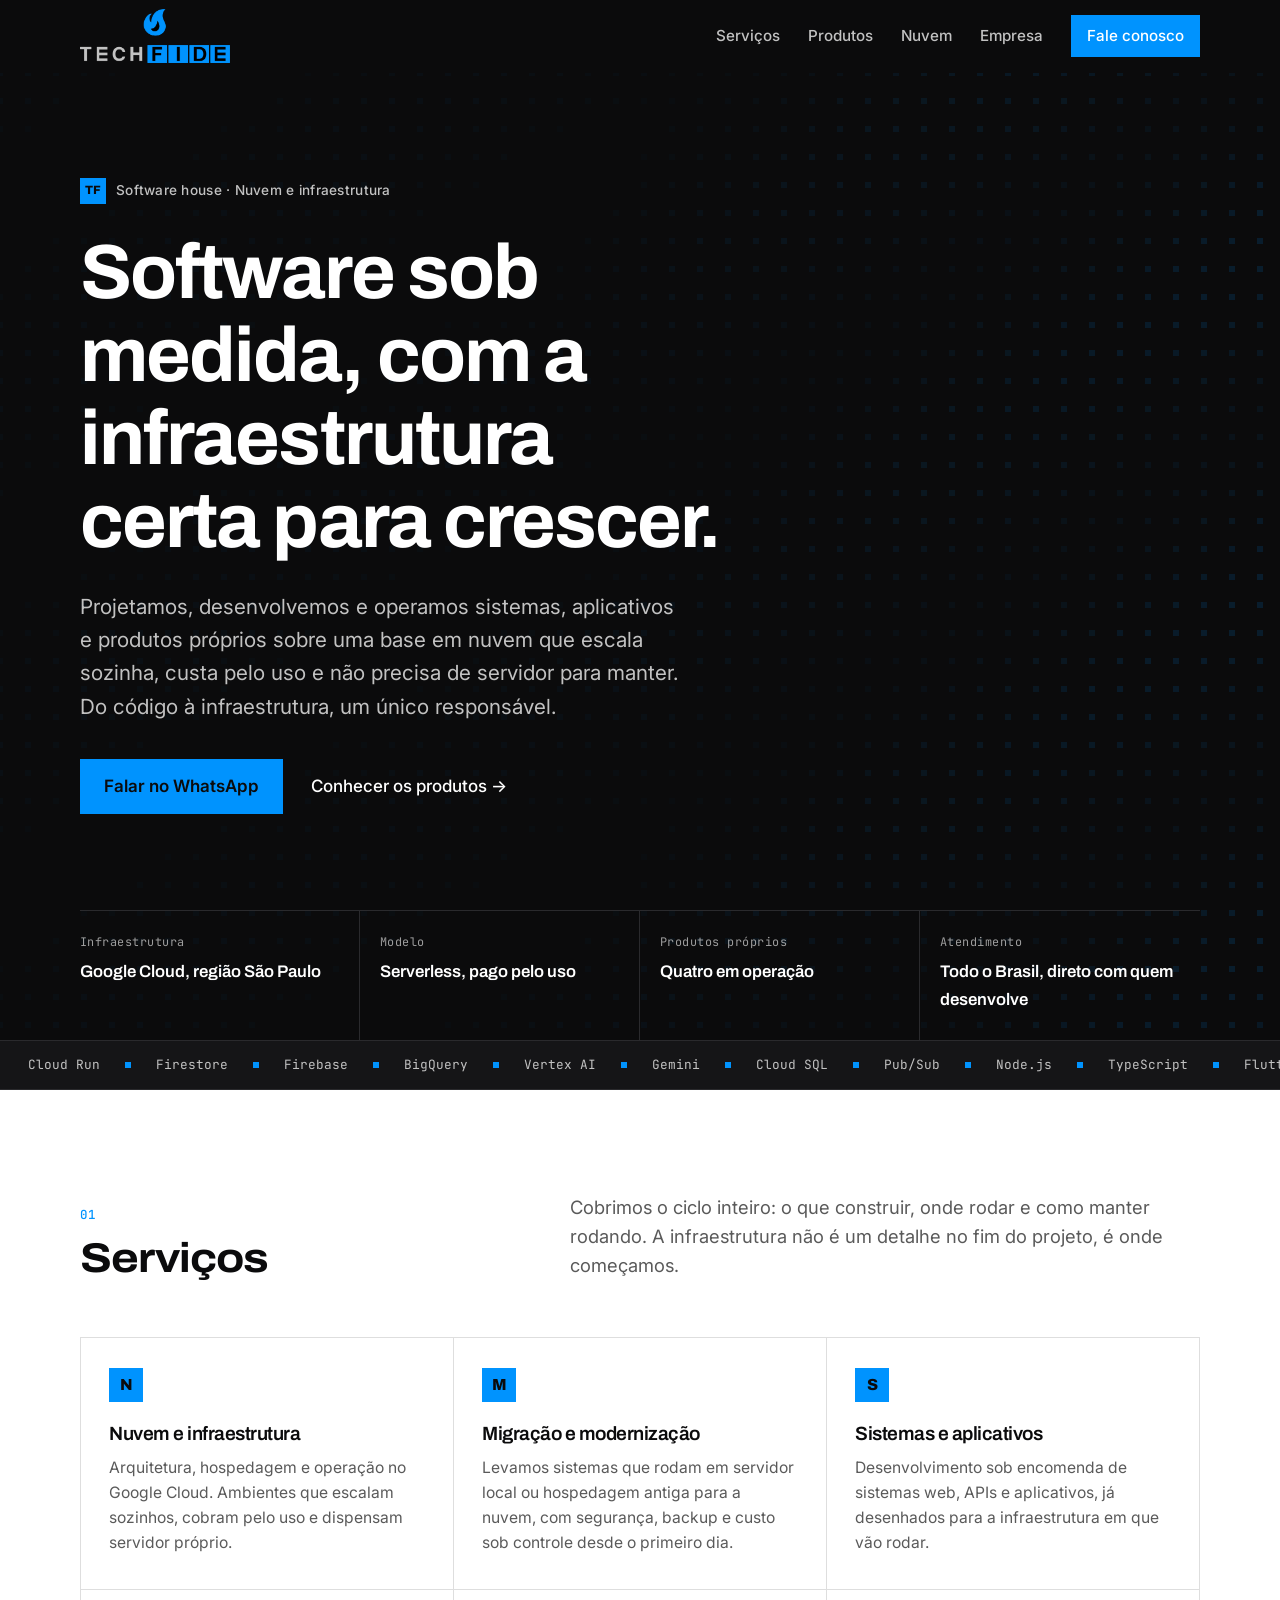
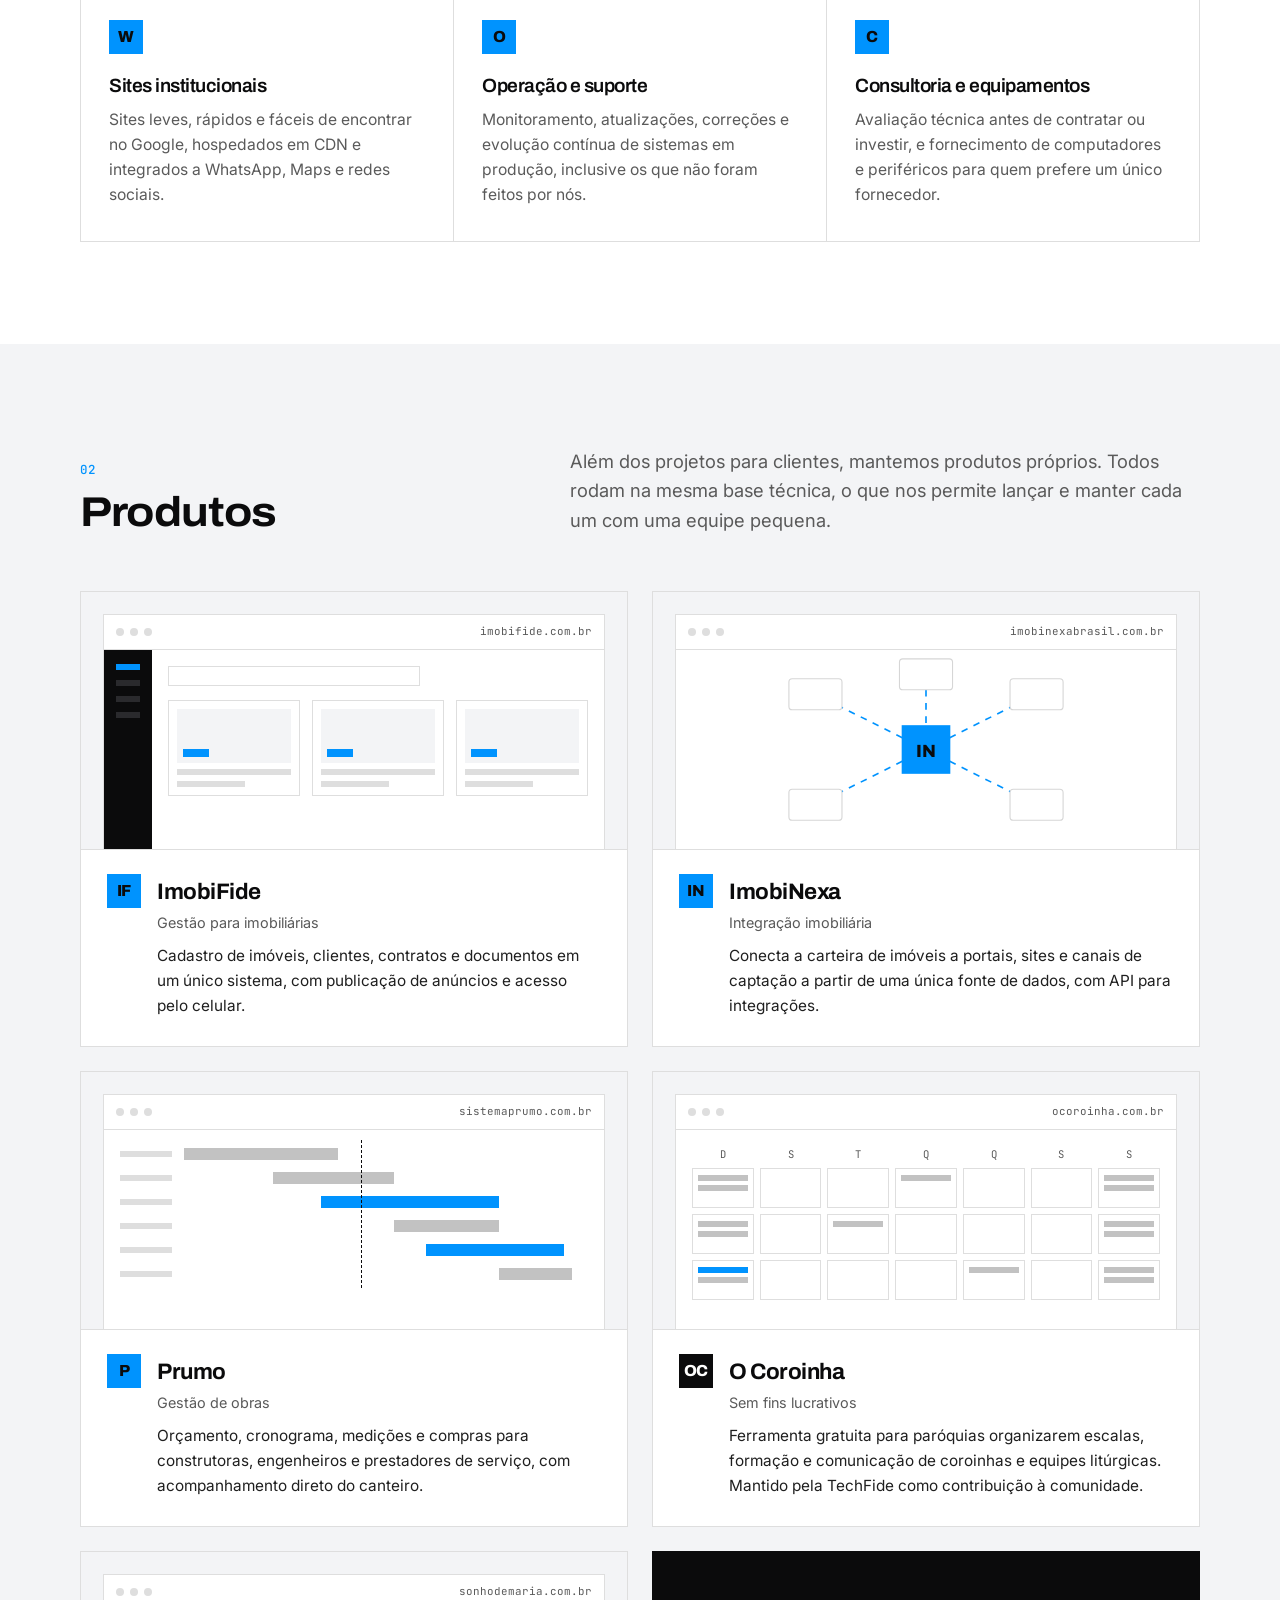
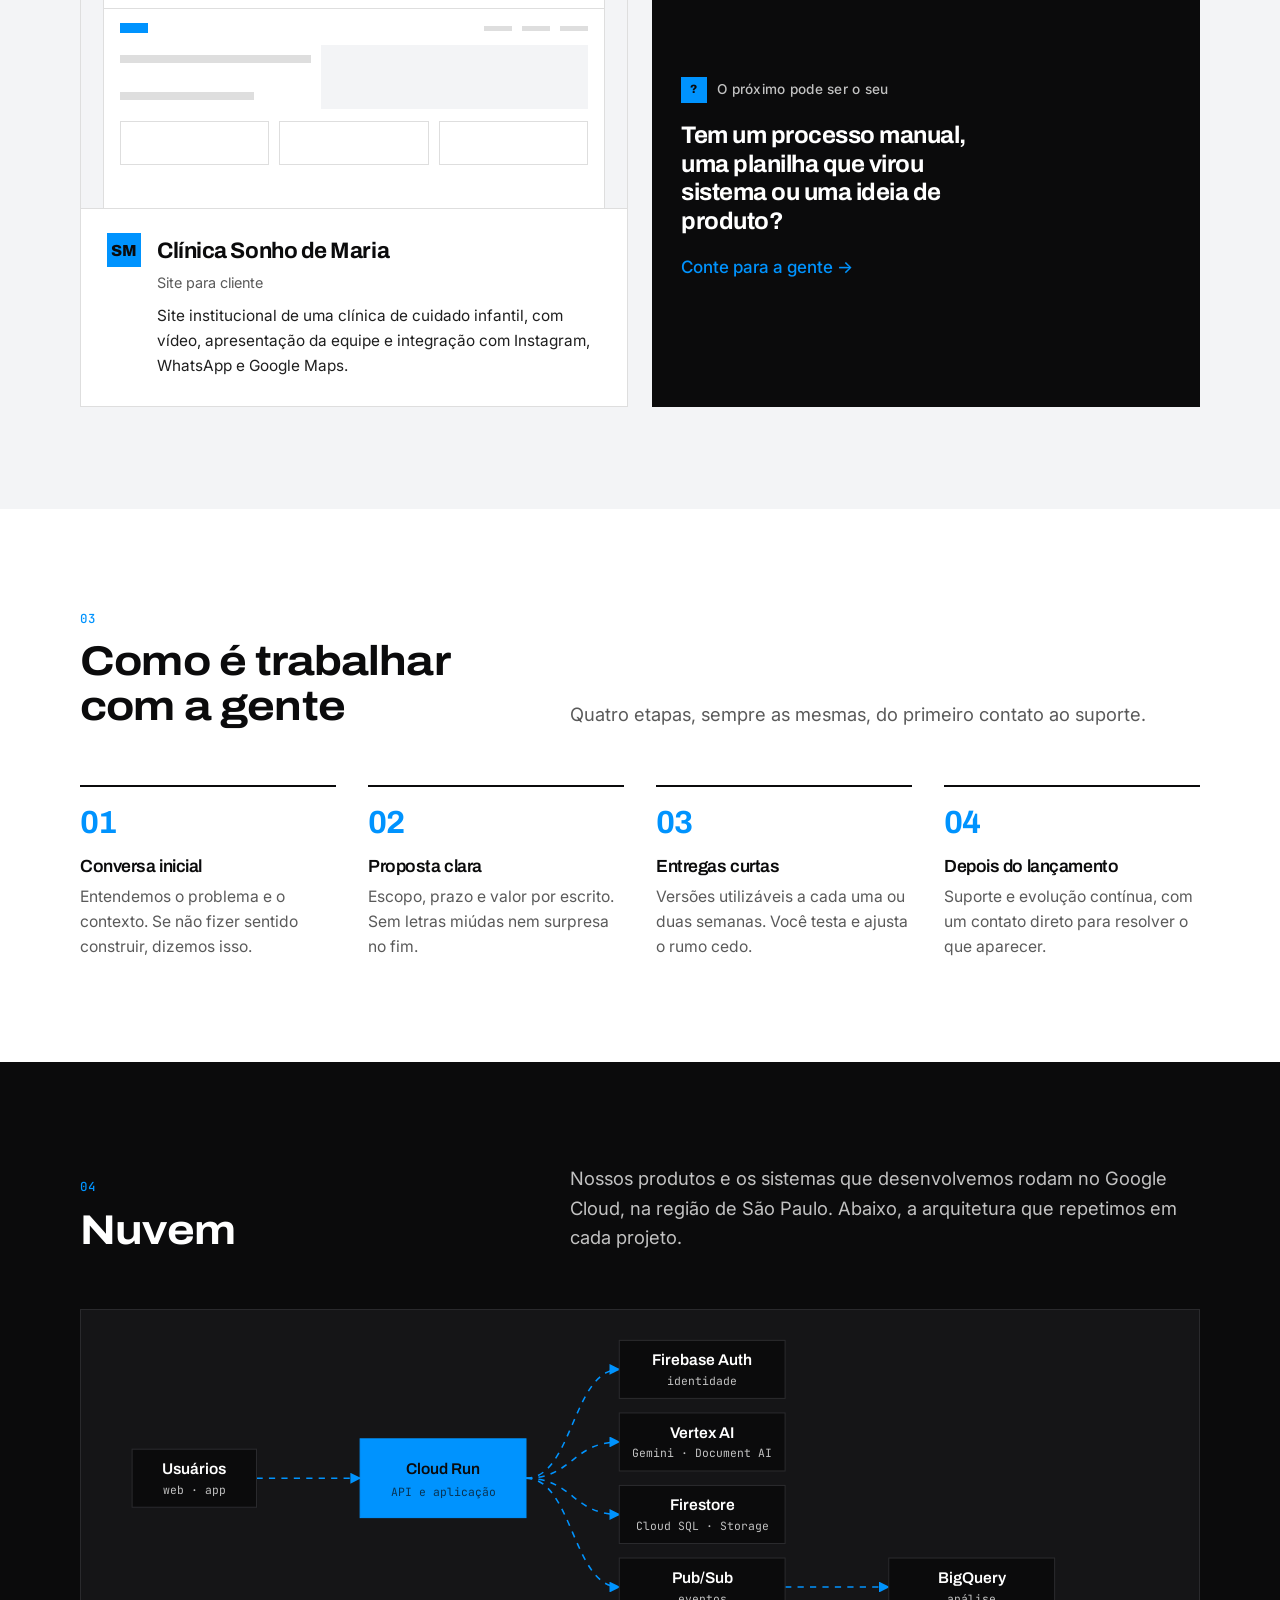
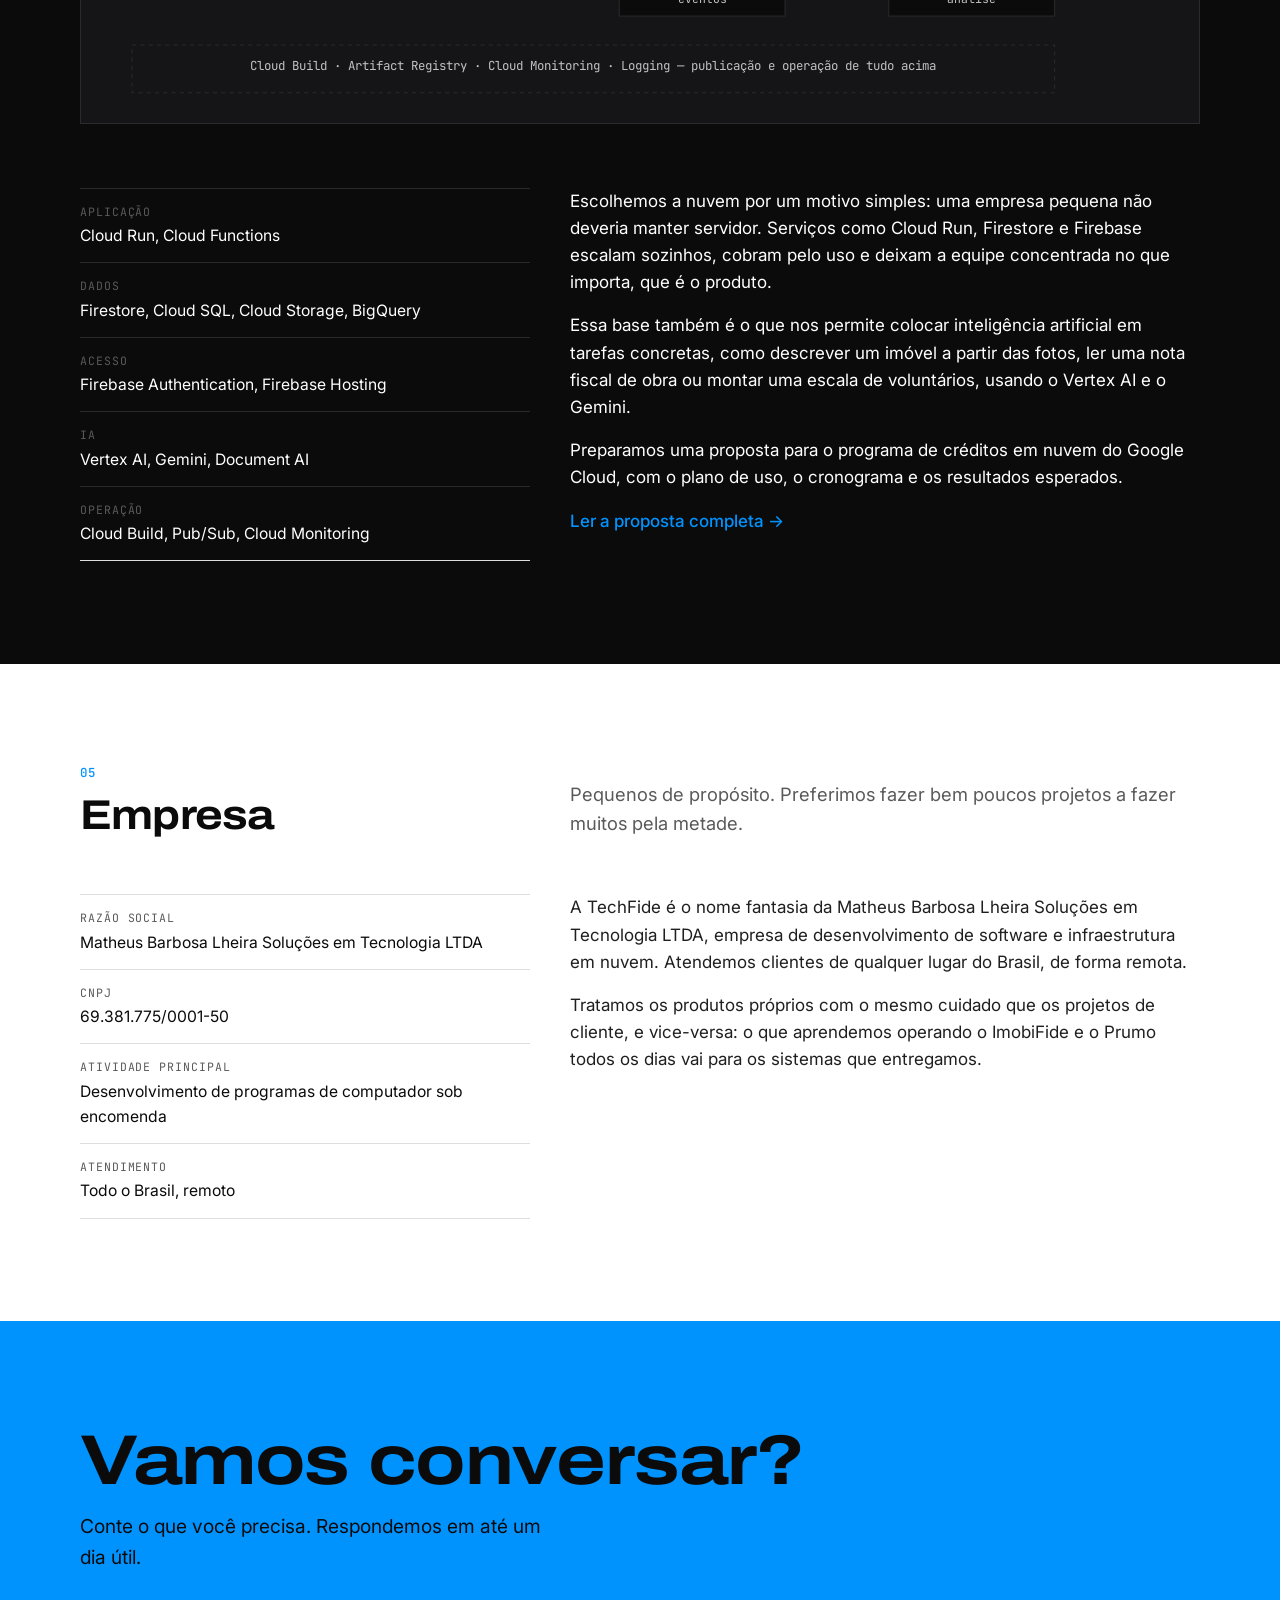
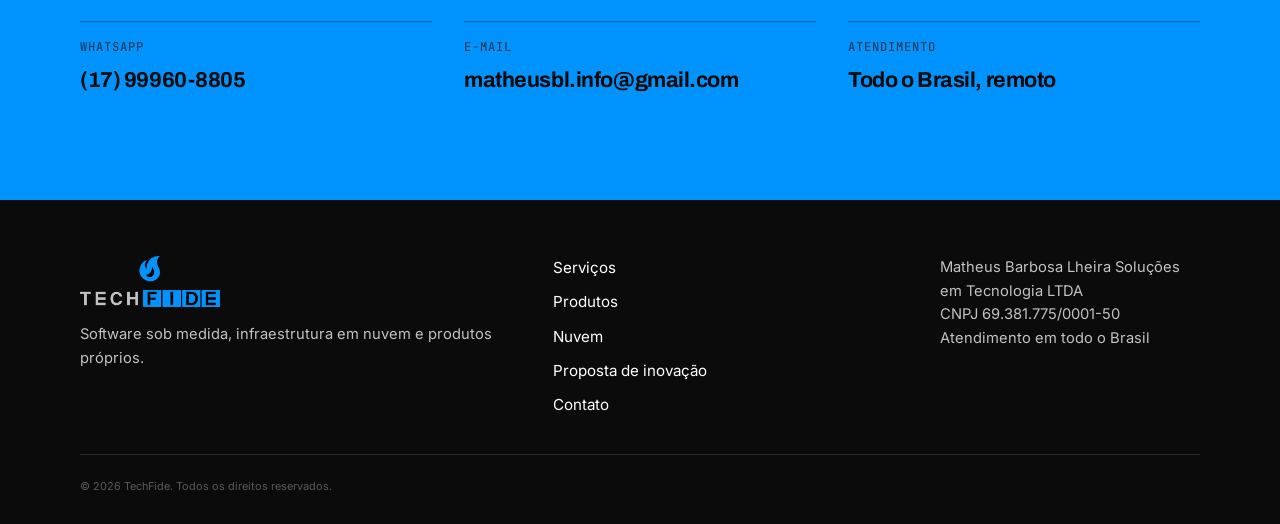
==== commit 48ab1e4f: "Integra o topo ao hero e reforça o foco em infraestrutura Barra de navegação preta, contínua com o h" ====
--- a/index.html
+++ b/index.html
@@ -3,10 +3,10 @@
   <head>
     <meta charset="utf-8" />
     <meta name="viewport" content="width=device-width, initial-scale=1" />
-    <title>TechFide — Software sob medida em São José do Rio Preto</title>
+    <title>TechFide — Software sob medida e infraestrutura em nuvem</title>
     <meta
       name="description"
-      content="A TechFide desenvolve sistemas, aplicativos e produtos próprios para imobiliárias, construtoras e empresas que precisam de software que funciona. São José do Rio Preto, SP."
+      content="A TechFide projeta, desenvolve e opera sistemas, aplicativos e produtos próprios sobre infraestrutura em nuvem: escalável, paga pelo uso e sem servidor para manter."
     />
     <meta name="theme-color" content="#0b0b0c" />
     <meta name="robots" content="index, follow, max-image-preview:large" />
@@ -15,10 +15,10 @@
     <meta property="og:type" content="website" />
     <meta property="og:locale" content="pt_BR" />
     <meta property="og:site_name" content="TechFide" />
-    <meta property="og:title" content="TechFide — Software sob medida em São José do Rio Preto" />
+    <meta property="og:title" content="TechFide — Software sob medida e infraestrutura em nuvem" />
     <meta
       property="og:description"
-      content="Sistemas, aplicativos e produtos próprios para imobiliárias, construtoras e empresas que precisam de software que funciona."
+      content="Sistemas, aplicativos e produtos próprios sobre infraestrutura em nuvem que escala com o seu negócio."
     />
     <meta property="og:url" content="https://techfide.com.br/" />
     <meta property="og:image" content="https://techfide.com.br/assets/og-image.png" />
@@ -39,12 +39,7 @@
         "logo": "https://techfide.com.br/assets/favicon-512.png",
         "email": "matheusbl.info@gmail.com",
         "telephone": "+55 17 99960-8805",
-        "address": {
-          "@type": "PostalAddress",
-          "addressLocality": "São José do Rio Preto",
-          "addressRegion": "SP",
-          "addressCountry": "BR"
-        }
+        "areaServed": "BR"
       }
     </script>
 
@@ -80,11 +75,12 @@
       <section class="abertura" id="inicio">
         <canvas class="malha" aria-hidden="true"></canvas>
         <div class="wrap abertura-conteudo">
-          <p class="rotulo rotulo-claro"><b>TF</b> Software house · São José do Rio Preto</p>
-          <h1>Software feito sob medida, do desenho à operação.</h1>
+          <p class="rotulo rotulo-claro"><b>TF</b> Software house · Nuvem e infraestrutura</p>
+          <h1>Software sob medida, com a infraestrutura certa para crescer.</h1>
           <p class="abertura-resumo">
-            Desenvolvemos sistemas, aplicativos e produtos próprios para imobiliárias,
-            construtoras e empresas que precisam de tecnologia que simplesmente funciona.
+            Projetamos, desenvolvemos e operamos sistemas, aplicativos e produtos próprios
+            sobre uma base em nuvem que escala sozinha, custa pelo uso e não precisa de
+            servidor para manter. Do código à infraestrutura, um único responsável.
           </p>
           <p class="abertura-links">
             <a class="botao" href="https://wa.me/5517999608805?text=Ol%C3%A1%2C%20TechFide.%20Quero%20conversar%20sobre%20um%20projeto." target="_blank" rel="noopener noreferrer">Falar no WhatsApp</a>
@@ -92,10 +88,10 @@
           </p>
         </div>
         <div class="wrap fatos">
-          <div><span>Sede</span><strong>Rio Preto, SP</strong></div>
+          <div><span>Infraestrutura</span><strong>Google Cloud, região São Paulo</strong></div>
+          <div><span>Modelo</span><strong>Serverless, pago pelo uso</strong></div>
           <div><span>Produtos próprios</span><strong>Quatro em operação</strong></div>
-          <div><span>Infraestrutura</span><strong>Google Cloud</strong></div>
-          <div><span>Atendimento</span><strong>Direto com quem desenvolve</strong></div>
+          <div><span>Atendimento</span><strong>Todo o Brasil, direto com quem desenvolve</strong></div>
         </div>
       </section>
 
@@ -120,58 +116,58 @@
         <div class="wrap cabecalho surge">
           <h2><small>01</small>Serviços</h2>
           <p>
-            Trabalhamos com poucos clientes por vez e cobrimos o ciclo inteiro: o que precisa ser
-            feito, como construir e como manter rodando depois.
+            Cobrimos o ciclo inteiro: o que construir, onde rodar e como manter rodando. A
+            infraestrutura não é um detalhe no fim do projeto, é onde começamos.
           </p>
         </div>
         <div class="wrap">
           <ol class="servicos">
+            <li class="surge">
+              <span class="caixa">N</span>
+              <h3>Nuvem e infraestrutura</h3>
+              <p>
+                Arquitetura, hospedagem e operação no Google Cloud. Ambientes que escalam
+                sozinhos, cobram pelo uso e dispensam servidor próprio.
+              </p>
+            </li>
+            <li class="surge">
+              <span class="caixa">M</span>
+              <h3>Migração e modernização</h3>
+              <p>
+                Levamos sistemas que rodam em servidor local ou hospedagem antiga para a nuvem,
+                com segurança, backup e custo sob controle desde o primeiro dia.
+              </p>
+            </li>
             <li class="surge">
               <span class="caixa">S</span>
               <h3>Sistemas e aplicativos</h3>
               <p>
-                Desenvolvimento sob encomenda de sistemas web, APIs e aplicativos. Começamos pelo
-                processo que precisa melhorar, não pela tecnologia da moda.
+                Desenvolvimento sob encomenda de sistemas web, APIs e aplicativos, já desenhados
+                para a infraestrutura em que vão rodar.
               </p>
             </li>
             <li class="surge">
               <span class="caixa">W</span>
               <h3>Sites institucionais</h3>
               <p>
-                Sites leves, rápidos e fáceis de encontrar no Google, integrados a WhatsApp, Maps e
-                redes sociais. Sem plataforma paga por trás.
+                Sites leves, rápidos e fáceis de encontrar no Google, hospedados em CDN e
+                integrados a WhatsApp, Maps e redes sociais.
               </p>
             </li>
             <li class="surge">
-              <span class="caixa">N</span>
-              <h3>Nuvem e infraestrutura</h3>
+              <span class="caixa">O</span>
+              <h3>Operação e suporte</h3>
               <p>
-                Hospedagem, migração e operação no Google Cloud. Você paga pelo que usa e não
-                precisa manter servidor.
+                Monitoramento, atualizações, correções e evolução contínua de sistemas em
+                produção, inclusive os que não foram feitos por nós.
               </p>
             </li>
             <li class="surge">
               <span class="caixa">C</span>
-              <h3>Consultoria</h3>
+              <h3>Consultoria e equipamentos</h3>
               <p>
-                Avaliação técnica antes de contratar ou investir: o que vale construir, o que vale
-                comprar pronto e o que pode esperar.
-              </p>
-            </li>
-            <li class="surge">
-              <span class="caixa">M</span>
-              <h3>Suporte e manutenção</h3>
-              <p>
-                Correções, atualizações e evolução de sistemas que já existem, inclusive os que
-                não foram feitos por nós.
-              </p>
-            </li>
-            <li class="surge">
-              <span class="caixa">E</span>
-              <h3>Equipamentos</h3>
-              <p>
-                Fornecimento de computadores, periféricos e suprimentos de informática para quem
-                prefere resolver tudo com um único fornecedor.
+                Avaliação técnica antes de contratar ou investir, e fornecimento de computadores
+                e periféricos para quem prefere um único fornecedor.
               </p>
             </li>
           </ol>
@@ -319,7 +315,7 @@
                   <div>
                     <strong>Clínica Sonho de Maria</strong>
                     <em>Site para cliente</em>
-                    <p>Site institucional de uma clínica de cuidado infantil em Rio Preto, com vídeo, apresentação da equipe e integração com Instagram, WhatsApp e Google Maps.</p>
+                    <p>Site institucional de uma clínica de cuidado infantil, com vídeo, apresentação da equipe e integração com Instagram, WhatsApp e Google Maps.</p>
                   </div>
                 </div>
               </a>
@@ -458,8 +454,8 @@
           <div class="prosa surge">
             <p>
               A TechFide é o nome fantasia da Matheus Barbosa Lheira Soluções em Tecnologia LTDA,
-              empresa de desenvolvimento de software com sede em São José do Rio Preto, interior
-              de São Paulo. Atendemos clientes de qualquer lugar do Brasil.
+              empresa de desenvolvimento de software e infraestrutura em nuvem. Atendemos
+              clientes de qualquer lugar do Brasil, de forma remota.
             </p>
             <p>
               Tratamos os produtos próprios com o mesmo cuidado que os projetos de cliente, e
@@ -471,7 +467,7 @@
             <div><dt>Razão social</dt><dd>Matheus Barbosa Lheira Soluções em Tecnologia LTDA</dd></div>
             <div><dt>CNPJ</dt><dd>69.381.775/0001-50</dd></div>
             <div><dt>Atividade principal</dt><dd>Desenvolvimento de programas de computador sob encomenda</dd></div>
-            <div><dt>Sede</dt><dd>São José do Rio Preto, SP</dd></div>
+            <div><dt>Atendimento</dt><dd>Todo o Brasil, remoto</dd></div>
           </dl>
         </div>
       </section>
@@ -491,8 +487,8 @@
               <a href="mailto:matheusbl.info@gmail.com">matheusbl.info@gmail.com</a>
             </li>
             <li class="surge">
-              <span>Onde estamos</span>
-              <strong>São José do Rio Preto, SP</strong>
+              <span>Atendimento</span>
+              <strong>Todo o Brasil, remoto</strong>
             </li>
           </ul>
         </div>
@@ -503,7 +499,7 @@
       <div class="wrap rodape-grade">
         <div>
           <img src="assets/logo-full.webp" alt="TechFide" width="140" height="51" loading="lazy" />
-          <p>Software sob medida, nuvem e produtos próprios.</p>
+          <p>Software sob medida, infraestrutura em nuvem e produtos próprios.</p>
         </div>
         <nav aria-label="Rodapé">
           <a href="#servicos">Serviços</a>
@@ -515,7 +511,7 @@
         <div class="rodape-empresa">
           <p>Matheus Barbosa Lheira Soluções em Tecnologia LTDA</p>
           <p>CNPJ 69.381.775/0001-50</p>
-          <p>São José do Rio Preto, SP</p>
+          <p>Atendimento em todo o Brasil</p>
         </div>
       </div>
       <div class="wrap rodape-base">
--- a/styles.css
+++ b/styles.css
@@ -226,10 +226,17 @@
   position: sticky;
   top: 0;
   z-index: 50;
-  background: rgba(255, 255, 255, 0.92);
-  backdrop-filter: blur(8px);
-  -webkit-backdrop-filter: blur(8px);
-  border-bottom: 1px solid var(--linha);
+  background: var(--preto);
+  border-bottom: 1px solid transparent;
+  transition: background 0.25s ease, border-color 0.25s ease, box-shadow 0.25s ease;
+}
+
+.topo.rolou {
+  background: rgba(11, 11, 12, 0.86);
+  backdrop-filter: blur(10px);
+  -webkit-backdrop-filter: blur(10px);
+  border-bottom-color: var(--linha-escura);
+  box-shadow: 0 1px 0 rgba(0, 147, 254, 0.25), 0 12px 32px rgba(0, 0, 0, 0.35);
 }
 
 .topo-linha {
@@ -251,25 +258,26 @@
 }
 
 .menu a {
-  color: var(--texto);
+  color: var(--cinza);
   text-decoration: none;
   font-weight: 500;
   font-size: 0.95rem;
+  transition: color 0.15s ease;
 }
 
 .menu a:hover,
 .menu a.ativo {
-  color: var(--azul-escuro);
+  color: var(--branco);
 }
 
 .menu .menu-destaque {
-  background: var(--preto);
-  color: var(--branco);
+  background: var(--azul);
+  color: var(--preto);
   padding: 9px 16px;
 }
 
 .menu .menu-destaque:hover {
-  background: var(--azul);
+  background: var(--branco);
   color: var(--preto);
 }
 
@@ -278,10 +286,10 @@
   font: inherit;
   font-weight: 500;
   background: none;
-  border: 1px solid var(--linha);
+  border: 1px solid var(--linha-escura);
   padding: 8px 14px;
   cursor: pointer;
-  color: var(--texto);
+  color: var(--branco);
 }
 
 /* Abertura ---------------------------------------------------------- */
@@ -290,7 +298,7 @@
   position: relative;
   background: var(--preto);
   color: var(--branco);
-  padding: clamp(72px, 10vw, 136px) 0 0;
+  padding: clamp(56px, 8vw, 112px) 0 0;
   overflow: hidden;
 }
 
@@ -1447,8 +1455,8 @@
     flex-direction: column;
     align-items: stretch;
     gap: 0;
-    background: var(--branco);
-    border-bottom: 1px solid var(--linha);
+    background: var(--preto);
+    border-bottom: 1px solid var(--linha-escura);
   }
 
   .menu.aberto {
@@ -1457,7 +1465,7 @@
 
   .menu a {
     padding: 14px 20px;
-    border-top: 1px solid var(--linha);
+    border-top: 1px solid var(--linha-escura);
   }
 
   .menu .menu-destaque {
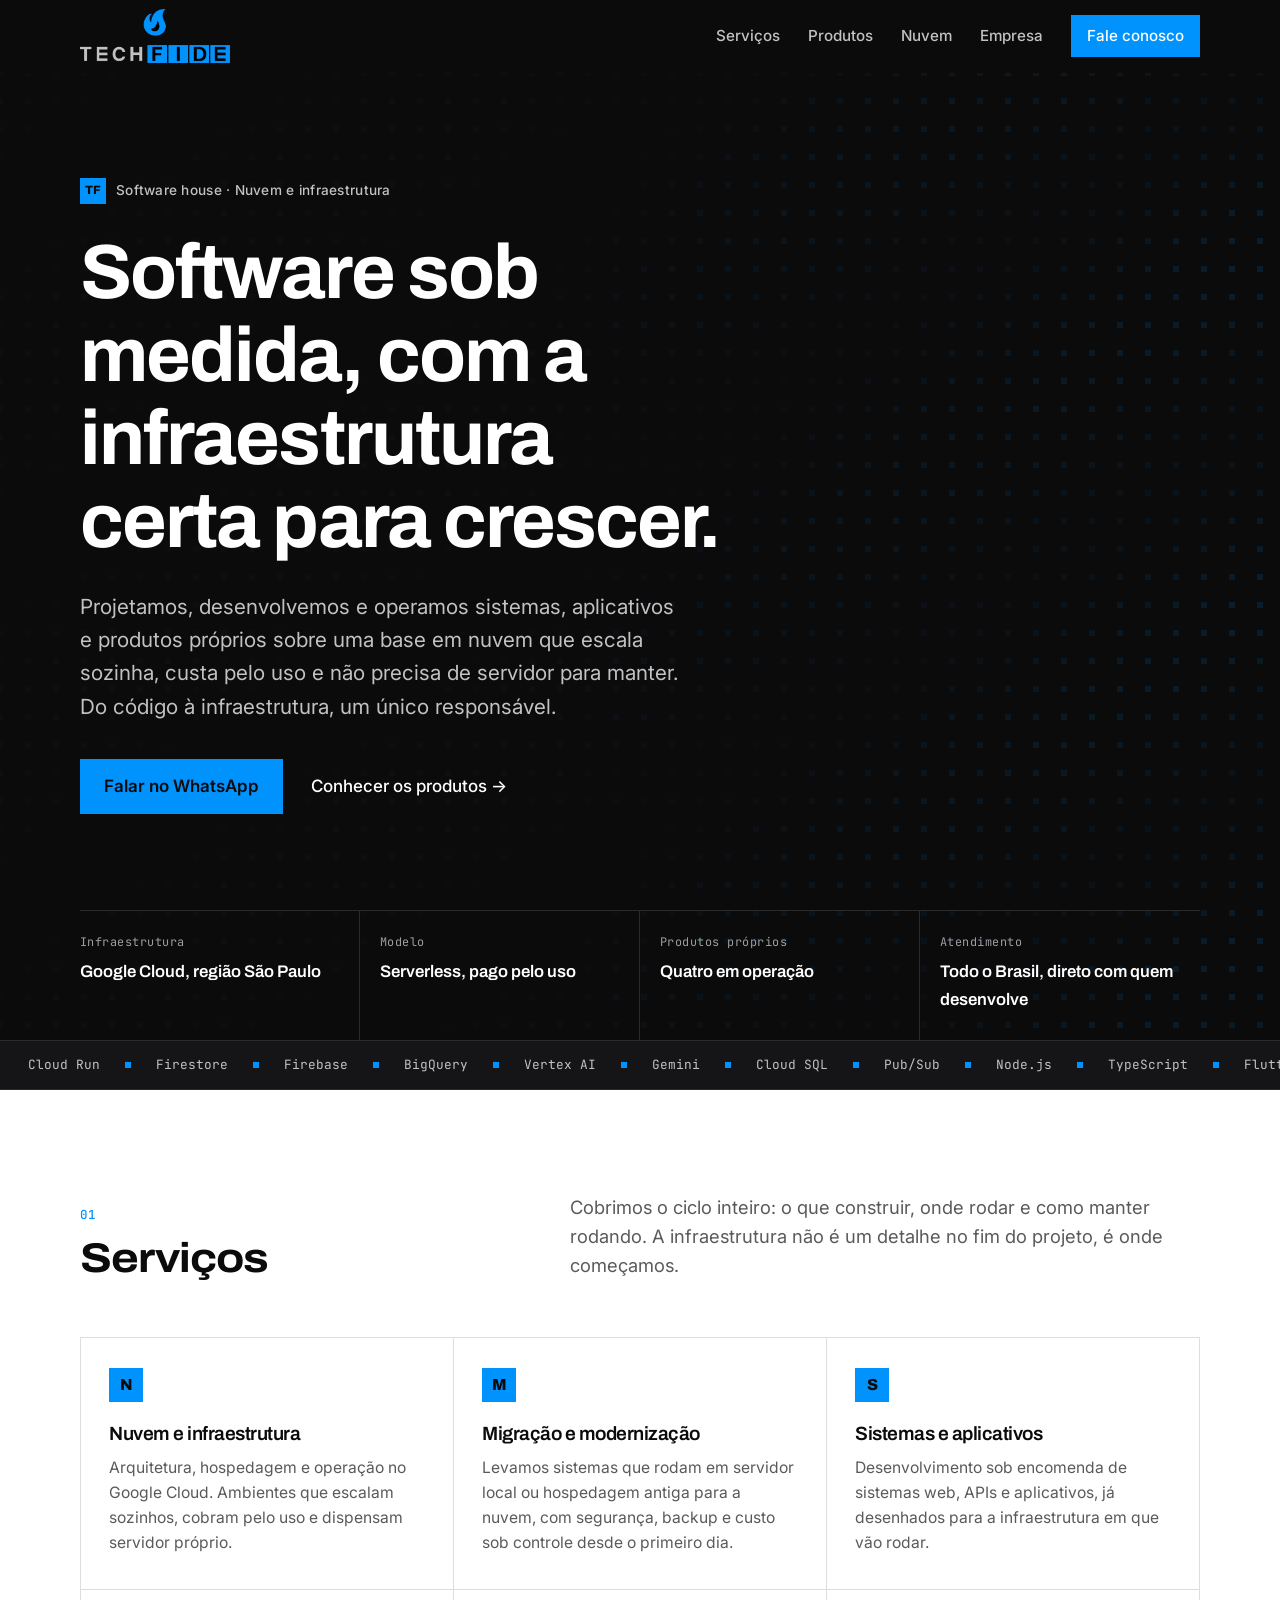
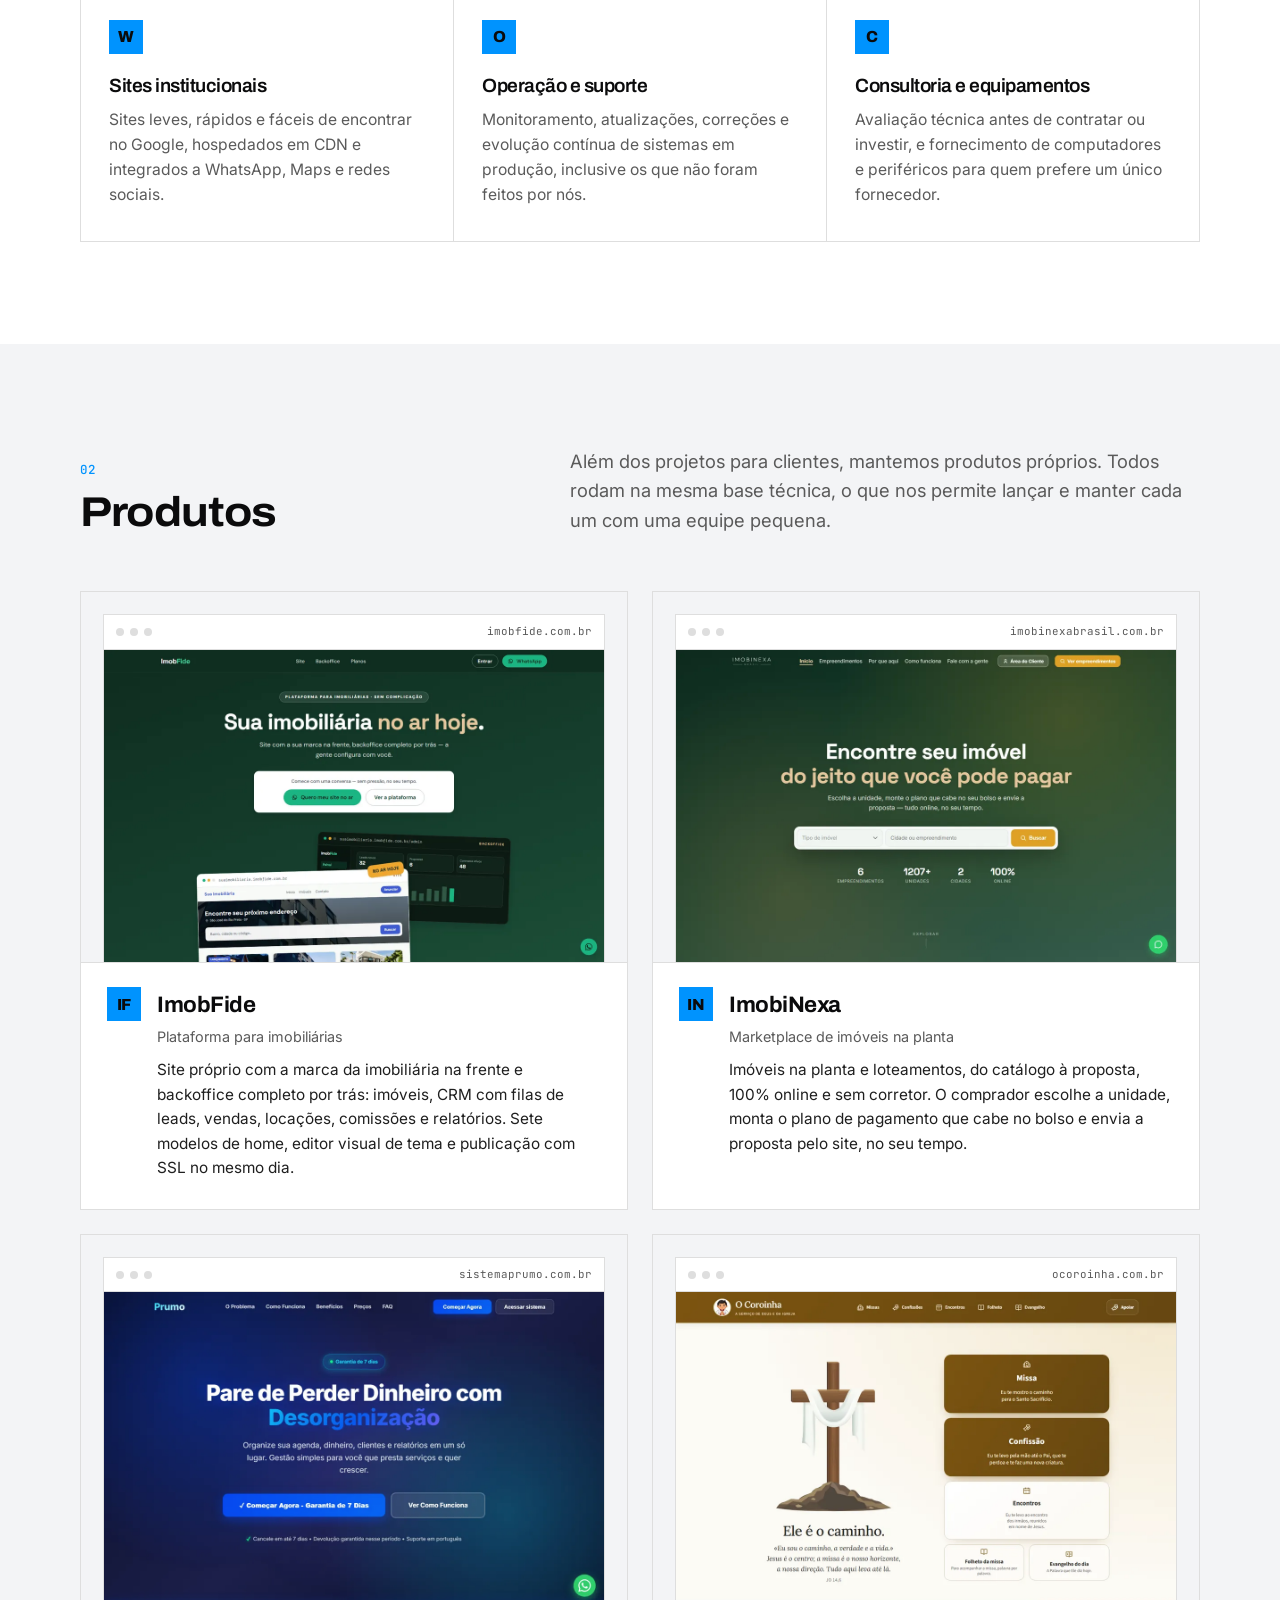
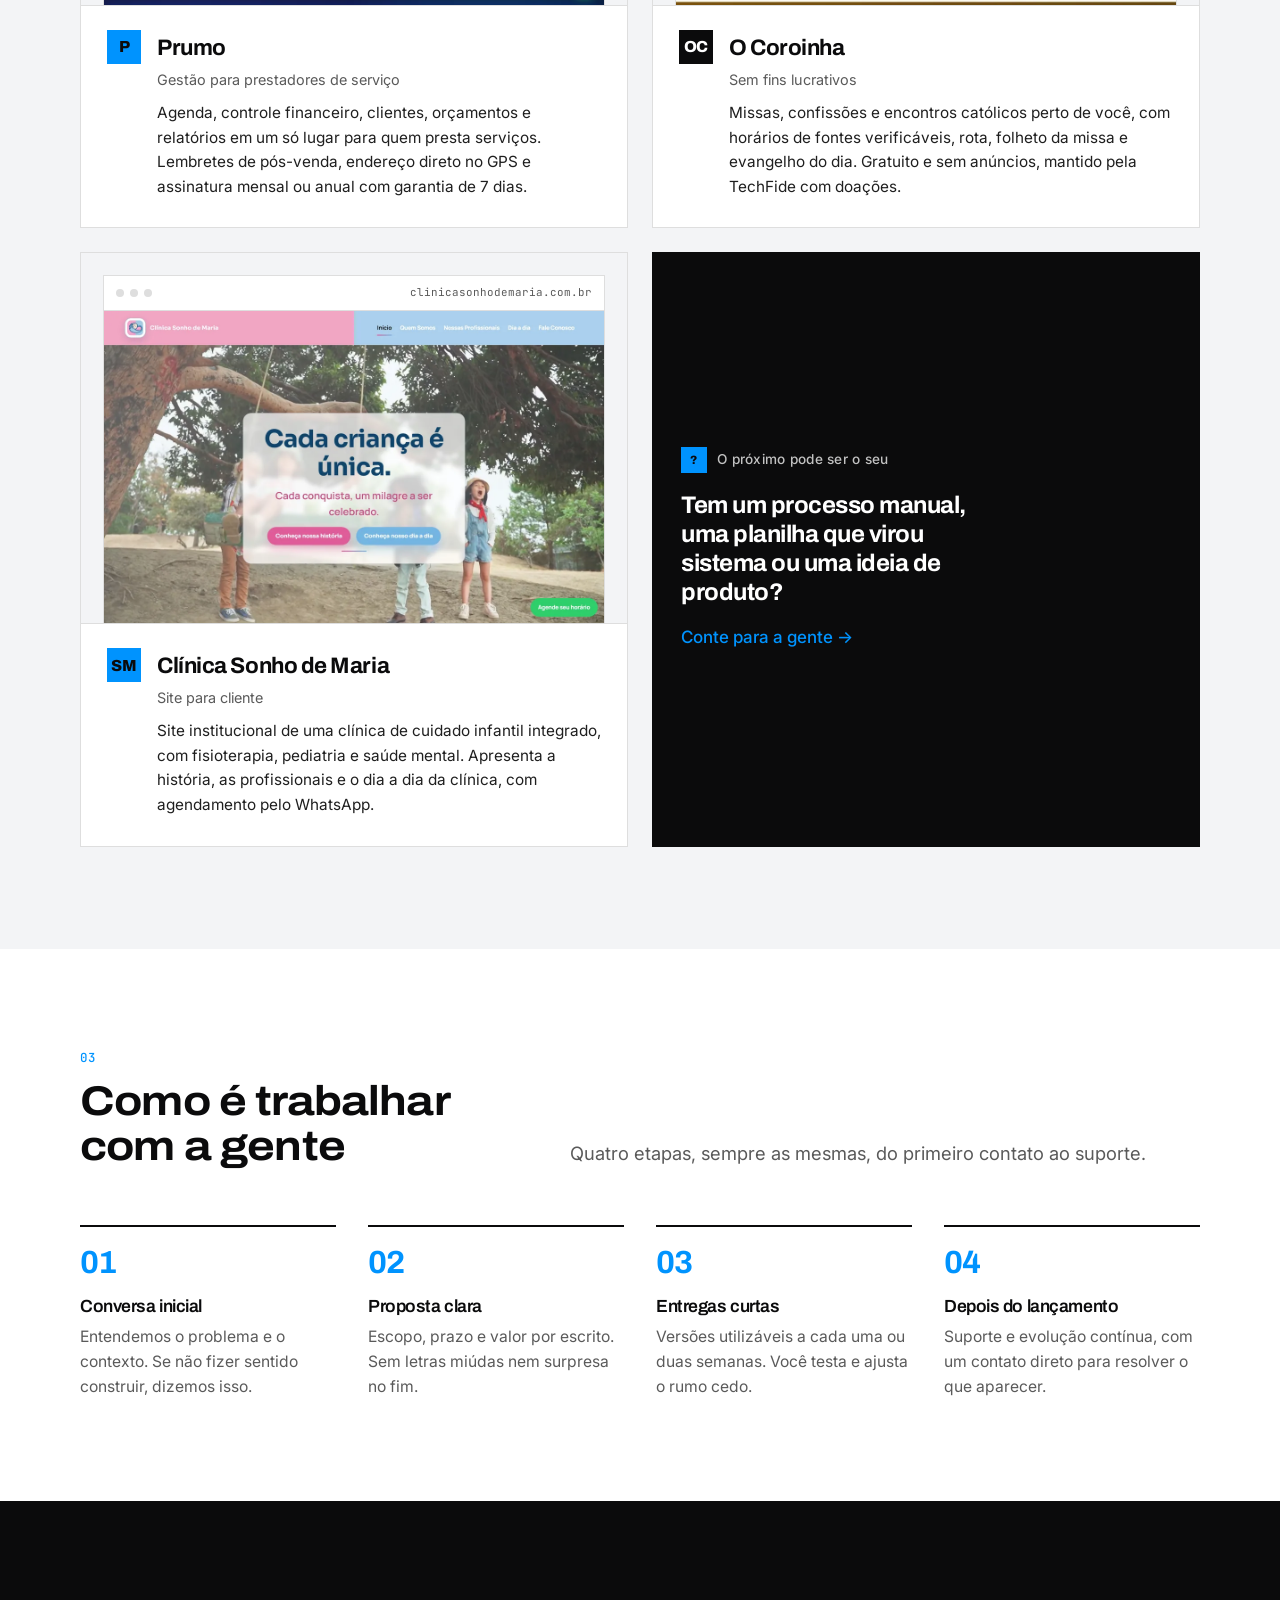
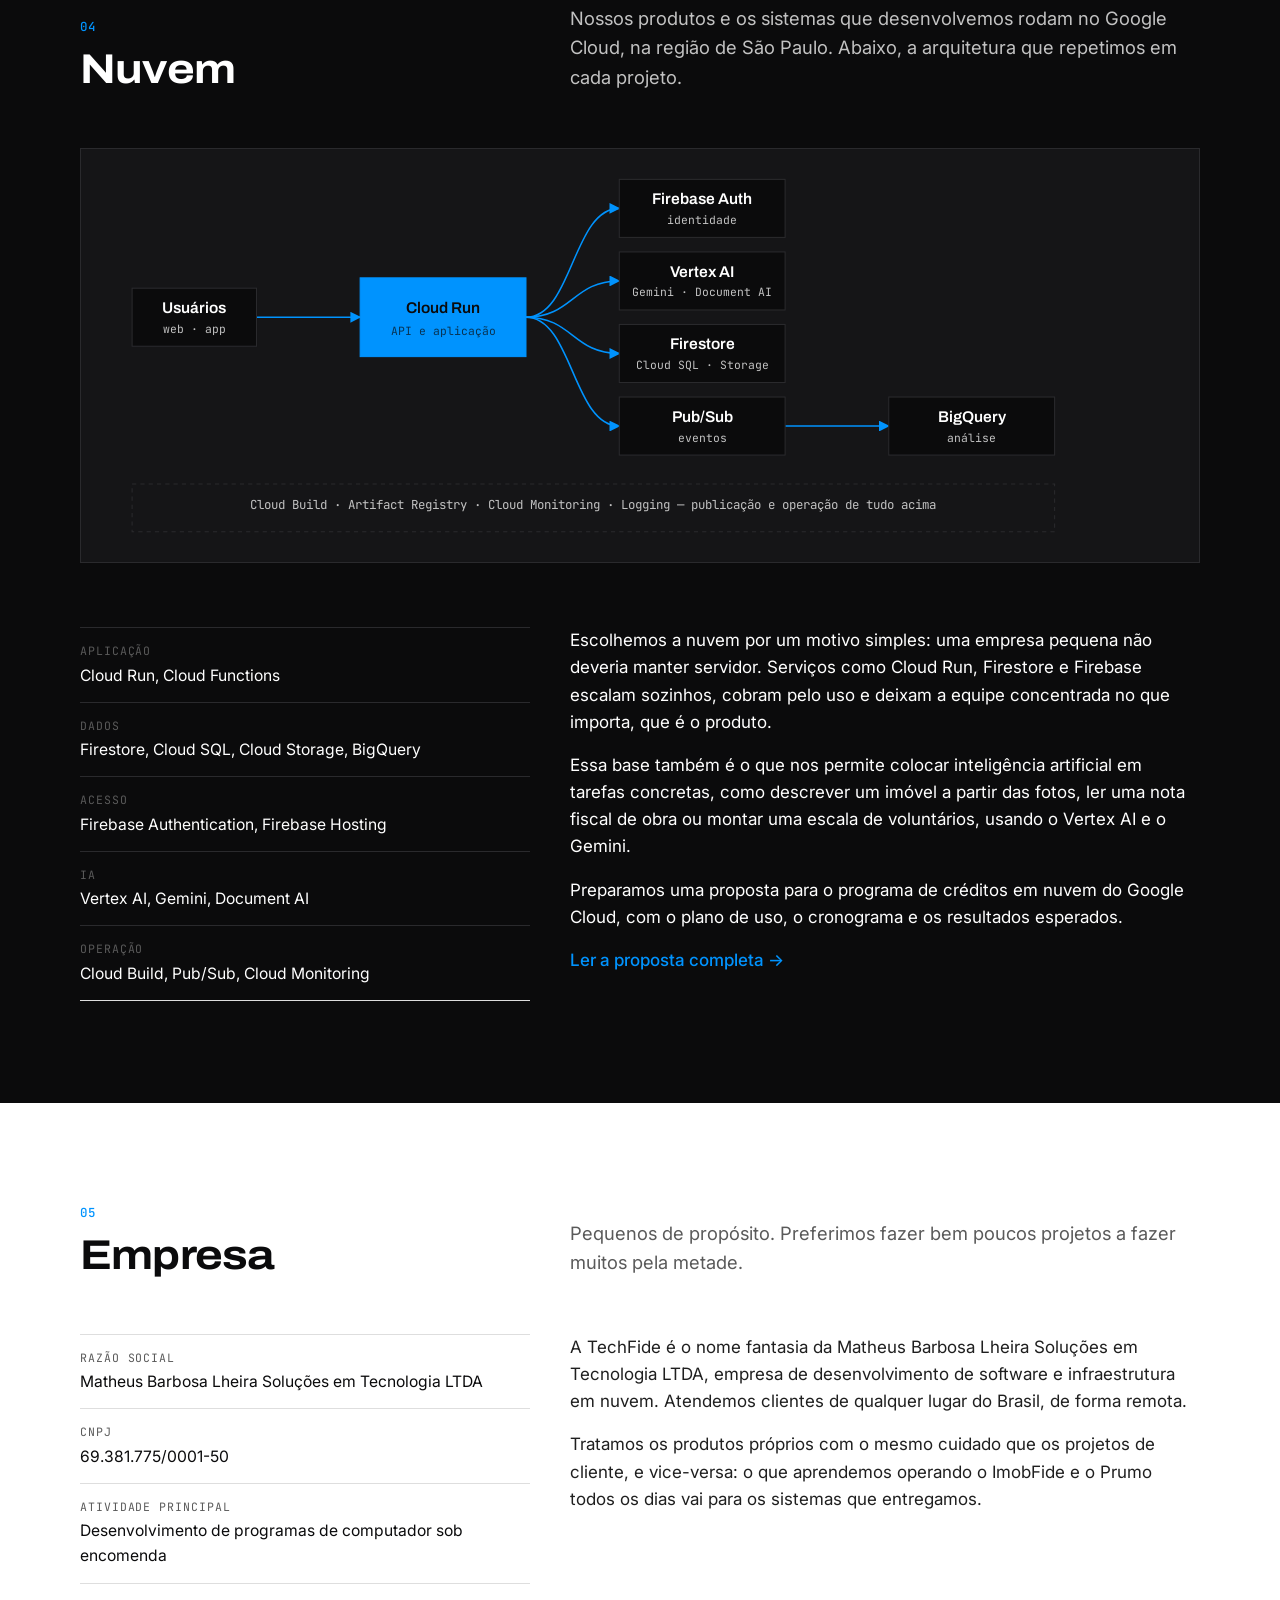
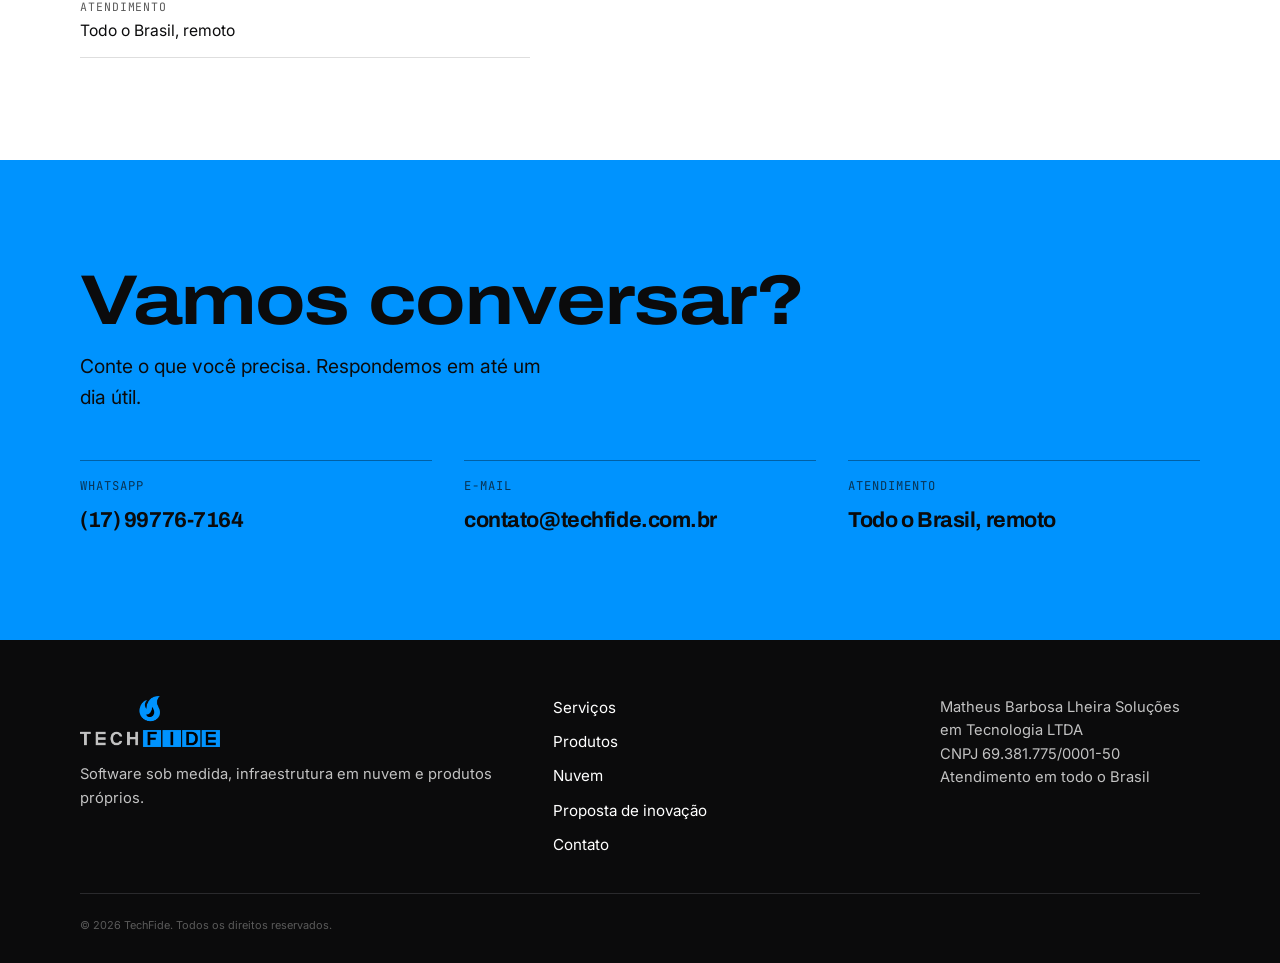
==== commit 01065d0a: "Usa capturas reais dos produtos e atualiza contato Substitui os mockups ilustrados da seção Produtos" ====
--- a/index.html
+++ b/index.html
@@ -37,8 +37,8 @@
         "taxID": "69.381.775/0001-50",
         "url": "https://techfide.com.br/",
         "logo": "https://techfide.com.br/assets/favicon-512.png",
-        "email": "matheusbl.info@gmail.com",
-        "telephone": "+55 17 99960-8805",
+        "email": "contato@techfide.com.br",
+        "telephone": "+55 17 99776-7164",
         "areaServed": "BR"
       }
     </script>
@@ -83,7 +83,7 @@
             servidor para manter. Do código à infraestrutura, um único responsável.
           </p>
           <p class="abertura-links">
-            <a class="botao" href="https://wa.me/5517999608805?text=Ol%C3%A1%2C%20TechFide.%20Quero%20conversar%20sobre%20um%20projeto." target="_blank" rel="noopener noreferrer">Falar no WhatsApp</a>
+            <a class="botao" href="https://wa.me/5517997767164?text=Ol%C3%A1%2C%20TechFide.%20Quero%20conversar%20sobre%20um%20projeto." target="_blank" rel="noopener noreferrer">Falar no WhatsApp</a>
             <a class="seta seta-clara" href="#produtos">Conhecer os produtos</a>
           </p>
         </div>
@@ -185,29 +185,19 @@
         </div>
         <div class="wrap">
           <ul class="produtos">
-            <!-- ImobiFide -->
-            <li class="produto surge" id="imobifide">
-              <a href="https://imobifide.com.br" target="_blank" rel="noopener noreferrer">
+            <!-- ImobFide -->
+            <li class="produto surge" id="imobfide">
+              <a href="https://imobfide.com.br" target="_blank" rel="noopener noreferrer">
                 <div class="tela" aria-hidden="true">
-                  <div class="tela-barra"><i></i><i></i><i></i><span>imobifide.com.br</span></div>
-                  <div class="mock mock-if">
-                    <div class="mock-lateral"><b></b><b></b><b></b><b></b></div>
-                    <div class="mock-area">
-                      <div class="mock-busca"></div>
-                      <div class="mock-cards">
-                        <div class="mock-card"><em></em><u></u><u></u></div>
-                        <div class="mock-card"><em></em><u></u><u></u></div>
-                        <div class="mock-card"><em></em><u></u><u></u></div>
-                      </div>
-                    </div>
-                  </div>
+                  <div class="tela-barra"><i></i><i></i><i></i><span>imobfide.com.br</span></div>
+                  <img class="print" src="assets/produtos/imobfide.webp" width="1120" height="700" alt="" loading="lazy" decoding="async">
                 </div>
                 <div class="produto-texto">
                   <span class="caixa">IF</span>
                   <div>
-                    <strong>ImobiFide</strong>
-                    <em>Gestão para imobiliárias</em>
-                    <p>Cadastro de imóveis, clientes, contratos e documentos em um único sistema, com publicação de anúncios e acesso pelo celular.</p>
+                    <strong>ImobFide</strong>
+                    <em>Plataforma para imobiliárias</em>
+                    <p>Site próprio com a marca da imobiliária na frente e backoffice completo por trás: imóveis, CRM com filas de leads, vendas, locações, comissões e relatórios. Sete modelos de home, editor visual de tema e publicação com SSL no mesmo dia.</p>
                   </div>
                 </div>
               </a>
@@ -218,29 +208,14 @@
               <a href="https://imobinexabrasil.com.br" target="_blank" rel="noopener noreferrer">
                 <div class="tela" aria-hidden="true">
                   <div class="tela-barra"><i></i><i></i><i></i><span>imobinexabrasil.com.br</span></div>
-                  <div class="mock mock-in">
-                    <svg viewBox="0 0 320 180" preserveAspectRatio="xMidYMid meet">
-                      <g class="fluxo" stroke="#0093fe" stroke-width="1.5" fill="none">
-                        <path d="M160 90 L60 40" /><path d="M160 90 L260 40" />
-                        <path d="M160 90 L60 140" /><path d="M160 90 L260 140" />
-                        <path d="M160 90 L160 22" />
-                      </g>
-                      <g fill="#ffffff" stroke="#d6d6d6">
-                        <rect x="36" y="26" width="48" height="28" rx="3" /><rect x="236" y="26" width="48" height="28" rx="3" />
-                        <rect x="36" y="126" width="48" height="28" rx="3" /><rect x="236" y="126" width="48" height="28" rx="3" />
-                        <rect x="136" y="8" width="48" height="28" rx="3" />
-                      </g>
-                      <rect x="138" y="68" width="44" height="44" fill="#0093fe" />
-                      <text x="160" y="97" text-anchor="middle" font-family="Archivo, sans-serif" font-weight="800" font-size="16" fill="#0b0b0c">IN</text>
-                    </svg>
-                  </div>
+                  <img class="print" src="assets/produtos/imobinexa.webp" width="1120" height="700" alt="" loading="lazy" decoding="async">
                 </div>
                 <div class="produto-texto">
                   <span class="caixa">IN</span>
                   <div>
                     <strong>ImobiNexa</strong>
-                    <em>Integração imobiliária</em>
-                    <p>Conecta a carteira de imóveis a portais, sites e canais de captação a partir de uma única fonte de dados, com API para integrações.</p>
+                    <em>Marketplace de imóveis na planta</em>
+                    <p>Imóveis na planta e loteamentos, do catálogo à proposta, 100% online e sem corretor. O comprador escolhe a unidade, monta o plano de pagamento que cabe no bolso e envia a proposta pelo site, no seu tempo.</p>
                   </div>
                 </div>
               </a>
@@ -251,24 +226,14 @@
               <a href="https://sistemaprumo.com.br" target="_blank" rel="noopener noreferrer">
                 <div class="tela" aria-hidden="true">
                   <div class="tela-barra"><i></i><i></i><i></i><span>sistemaprumo.com.br</span></div>
-                  <div class="mock mock-pr">
-                    <div class="gantt">
-                      <div class="gantt-linha"><u></u><b style="--i:0;--w:38%"></b></div>
-                      <div class="gantt-linha"><u></u><b style="--i:22%;--w:30%"></b></div>
-                      <div class="gantt-linha"><u></u><b style="--i:34%;--w:44%" class="azul"></b></div>
-                      <div class="gantt-linha"><u></u><b style="--i:52%;--w:26%"></b></div>
-                      <div class="gantt-linha"><u></u><b style="--i:60%;--w:34%" class="azul"></b></div>
-                      <div class="gantt-linha"><u></u><b style="--i:78%;--w:18%"></b></div>
-                      <i class="gantt-hoje"></i>
-                    </div>
-                  </div>
+                  <img class="print" src="assets/produtos/prumo.webp" width="1120" height="700" alt="" loading="lazy" decoding="async">
                 </div>
                 <div class="produto-texto">
                   <span class="caixa">P</span>
                   <div>
                     <strong>Prumo</strong>
-                    <em>Gestão de obras</em>
-                    <p>Orçamento, cronograma, medições e compras para construtoras, engenheiros e prestadores de serviço, com acompanhamento direto do canteiro.</p>
+                    <em>Gestão para prestadores de serviço</em>
+                    <p>Agenda, controle financeiro, clientes, orçamentos e relatórios em um só lugar para quem presta serviços. Lembretes de pós-venda, endereço direto no GPS e assinatura mensal ou anual com garantia de 7 dias.</p>
                   </div>
                 </div>
               </a>
@@ -279,43 +244,32 @@
               <a href="https://ocoroinha.com.br" target="_blank" rel="noopener noreferrer">
                 <div class="tela" aria-hidden="true">
                   <div class="tela-barra"><i></i><i></i><i></i><span>ocoroinha.com.br</span></div>
-                  <div class="mock mock-oc">
-                    <div class="agenda">
-                      <span>D</span><span>S</span><span>T</span><span>Q</span><span>Q</span><span>S</span><span>S</span>
-                      <b class="cheio"></b><b></b><b></b><b class="meio"></b><b></b><b></b><b class="cheio"></b>
-                      <b class="cheio"></b><b></b><b class="meio"></b><b></b><b></b><b></b><b class="cheio"></b>
-                      <b class="cheio azul"></b><b></b><b></b><b></b><b class="meio"></b><b></b><b class="cheio"></b>
-                    </div>
-                  </div>
+                  <img class="print" src="assets/produtos/ocoroinha.webp" width="1120" height="700" alt="" loading="lazy" decoding="async">
                 </div>
                 <div class="produto-texto">
                   <span class="caixa">OC</span>
                   <div>
                     <strong>O Coroinha</strong>
                     <em>Sem fins lucrativos</em>
-                    <p>Ferramenta gratuita para paróquias organizarem escalas, formação e comunicação de coroinhas e equipes litúrgicas. Mantido pela TechFide como contribuição à comunidade.</p>
+                    <p>Missas, confissões e encontros católicos perto de você, com horários de fontes verificáveis, rota, folheto da missa e evangelho do dia. Gratuito e sem anúncios, mantido pela TechFide com doações.</p>
                   </div>
                 </div>
               </a>
             </li>
 
-            <!-- Sonho de Maria -->
+            <!-- Clínica Sonho de Maria -->
             <li class="produto surge" id="sonhodemaria">
-              <a href="https://www.sonhodemaria.com.br/" target="_blank" rel="noopener noreferrer">
+              <a href="https://clinicasonhodemaria.com.br/" target="_blank" rel="noopener noreferrer">
                 <div class="tela" aria-hidden="true">
-                  <div class="tela-barra"><i></i><i></i><i></i><span>sonhodemaria.com.br</span></div>
-                  <div class="mock mock-sm">
-                    <div class="site-topo"><b></b><u></u><u></u><u></u></div>
-                    <div class="site-hero"><em></em><u></u><u></u></div>
-                    <div class="site-cards"><b></b><b></b><b></b></div>
-                  </div>
+                  <div class="tela-barra"><i></i><i></i><i></i><span>clinicasonhodemaria.com.br</span></div>
+                  <img class="print" src="assets/produtos/sonhodemaria.webp" width="1120" height="700" alt="" loading="lazy" decoding="async">
                 </div>
                 <div class="produto-texto">
                   <span class="caixa">SM</span>
                   <div>
                     <strong>Clínica Sonho de Maria</strong>
                     <em>Site para cliente</em>
-                    <p>Site institucional de uma clínica de cuidado infantil, com vídeo, apresentação da equipe e integração com Instagram, WhatsApp e Google Maps.</p>
+                    <p>Site institucional de uma clínica de cuidado infantil integrado, com fisioterapia, pediatria e saúde mental. Apresenta a história, as profissionais e o dia a dia da clínica, com agendamento pelo WhatsApp.</p>
                   </div>
                 </div>
               </a>
@@ -459,7 +413,7 @@
             </p>
             <p>
               Tratamos os produtos próprios com o mesmo cuidado que os projetos de cliente, e
-              vice-versa: o que aprendemos operando o ImobiFide e o Prumo todos os dias vai para
+              vice-versa: o que aprendemos operando o ImobFide e o Prumo todos os dias vai para
               os sistemas que entregamos.
             </p>
           </div>
@@ -480,11 +434,11 @@
           <ul class="contato-lista">
             <li class="surge">
               <span>WhatsApp</span>
-              <a href="https://wa.me/5517999608805?text=Ol%C3%A1%2C%20TechFide.%20Quero%20conversar%20sobre%20um%20projeto." target="_blank" rel="noopener noreferrer">(17) 99960-8805</a>
+              <a href="https://wa.me/5517997767164?text=Ol%C3%A1%2C%20TechFide.%20Quero%20conversar%20sobre%20um%20projeto." target="_blank" rel="noopener noreferrer">(17) 99776-7164</a>
             </li>
             <li class="surge">
               <span>E-mail</span>
-              <a href="mailto:matheusbl.info@gmail.com">matheusbl.info@gmail.com</a>
+              <a href="mailto:contato@techfide.com.br">contato@techfide.com.br</a>
             </li>
             <li class="surge">
               <span>Atendimento</span>
--- a/styles.css
+++ b/styles.css
@@ -582,274 +582,23 @@
   color: var(--texto-suave);
 }
 
-.mock {
-  position: relative;
+/* captura real do produto */
+.print {
+  display: block;
+  width: 100%;
+  height: auto;
+  aspect-ratio: 16 / 10;
+  object-fit: cover;
+  object-position: top center;
   background: var(--branco);
   border: 1px solid var(--linha);
   border-bottom: 0;
-  height: 200px;
-  overflow: hidden;
-}
-
-/* mock: ImobiFide (listagem com cards) */
-.mock-if {
-  display: grid;
-  grid-template-columns: 48px 1fr;
-}
-
-.mock-lateral {
-  background: var(--preto);
-  padding: 14px 12px;
-  display: grid;
-  gap: 10px;
-  align-content: start;
-}
-
-.mock-lateral b {
-  display: block;
-  height: 6px;
-  background: var(--linha-escura);
-}
-
-.mock-lateral b:first-child {
-  background: var(--azul);
-}
-
-.mock-area {
-  padding: 16px;
-}
-
-.mock-busca {
-  height: 20px;
-  border: 1px solid var(--linha);
-  margin-bottom: 14px;
-  width: 60%;
-}
-
-.mock-cards {
-  display: grid;
-  grid-template-columns: repeat(3, 1fr);
-  gap: 12px;
-}
-
-.mock-card {
-  border: 1px solid var(--linha);
-  padding: 8px;
-  display: grid;
-  gap: 6px;
-}
-
-.mock-card em {
-  display: block;
-  height: 54px;
-  background: var(--cinza-claro);
-  position: relative;
-}
-
-.mock-card em::after {
-  content: "";
-  position: absolute;
-  left: 6px;
-  bottom: 6px;
-  width: 26px;
-  height: 8px;
-  background: var(--azul);
-}
-
-.mock-card u {
-  display: block;
-  height: 6px;
-  background: var(--linha);
-}
-
-.mock-card u:last-child {
-  width: 60%;
-}
-
-/* mock: ImobiNexa (nós ligados) */
-.mock-in svg {
-  width: 100%;
-  height: 100%;
-}
-
-.fluxo path {
-  stroke-dasharray: 6 6;
-  animation: correr 1.6s linear infinite;
-}
-
-@keyframes correr {
-  to {
-    stroke-dashoffset: -24;
-  }
-}
-
-/* mock: Prumo (cronograma) */
-.gantt {
-  position: relative;
-  padding: 18px 16px;
-  display: grid;
-  gap: 12px;
-}
-
-.gantt-linha {
-  display: grid;
-  grid-template-columns: 52px 1fr;
-  gap: 12px;
-  align-items: center;
-}
-
-.gantt-linha u {
-  display: block;
-  height: 6px;
-  background: var(--linha);
-}
-
-.gantt-linha b {
-  display: block;
-  height: 12px;
-  background: var(--cinza);
-  margin-left: var(--i);
-  width: var(--w);
-  transform-origin: left;
-  transform: scaleX(0);
-  transition: transform 0.8s cubic-bezier(0.2, 0.7, 0.2, 1);
-}
-
-.gantt-linha b.azul {
-  background: var(--azul);
-}
-
-.visto .gantt-linha b {
-  transform: scaleX(1);
-}
-
-.visto .gantt-linha:nth-child(2) b { transition-delay: 0.08s; }
-.visto .gantt-linha:nth-child(3) b { transition-delay: 0.16s; }
-.visto .gantt-linha:nth-child(4) b { transition-delay: 0.24s; }
-.visto .gantt-linha:nth-child(5) b { transition-delay: 0.32s; }
-.visto .gantt-linha:nth-child(6) b { transition-delay: 0.4s; }
-
-.gantt-hoje {
-  position: absolute;
-  top: 10px;
-  bottom: 10px;
-  left: calc(64px + (100% - 80px) * 0.46);
-  width: 1px;
-  border-left: 1px dashed var(--preto);
-}
-
-/* mock: O Coroinha (escala semanal) */
-.agenda {
-  display: grid;
-  grid-template-columns: repeat(7, 1fr);
-  gap: 6px;
-  padding: 16px;
-}
-
-.agenda span {
-  font-family: var(--mono);
-  font-size: 0.66rem;
-  text-align: center;
-  color: var(--texto-suave);
-}
-
-.agenda b {
-  display: block;
-  height: 40px;
-  border: 1px solid var(--linha);
-  position: relative;
-}
-
-.agenda b.meio::after,
-.agenda b.cheio::after {
-  content: "";
-  position: absolute;
-  left: 5px;
-  right: 5px;
-  top: 6px;
-  height: 6px;
-  background: var(--cinza);
-}
-
-.agenda b.cheio::before {
-  content: "";
-  position: absolute;
-  left: 5px;
-  right: 5px;
-  top: 16px;
-  height: 6px;
-  background: var(--cinza);
-}
-
-.agenda b.azul::after {
-  background: var(--azul);
-}
-
-/* mock: site institucional */
-.mock-sm {
-  padding: 14px 16px;
-  display: grid;
-  gap: 12px;
-  align-content: start;
-}
-
-.site-topo {
-  display: flex;
-  align-items: center;
-  gap: 10px;
-}
-
-.site-topo b {
-  width: 28px;
-  height: 10px;
-  background: var(--azul);
-}
-
-.site-topo u {
-  display: block;
-  width: 28px;
-  height: 5px;
-  background: var(--linha);
-}
-
-.site-topo u:nth-child(2) {
-  margin-left: auto;
-}
-
-.site-hero {
-  display: grid;
-  grid-template-columns: 1fr 1.4fr;
-  gap: 10px;
-  align-items: center;
-}
-
-.site-hero em {
-  display: block;
-  height: 64px;
-  background: var(--cinza-claro);
-  grid-row: 1 / span 2;
-  grid-column: 2;
-}
-
-.site-hero u {
-  display: block;
-  height: 8px;
-  background: var(--linha);
-}
-
-.site-hero u:last-child {
-  width: 70%;
-}
-
-.site-cards {
-  display: grid;
-  grid-template-columns: repeat(3, 1fr);
-  gap: 10px;
-}
-
-.site-cards b {
-  height: 44px;
-  border: 1px solid var(--linha);
+  filter: saturate(0.92);
+  transition: filter 0.3s ease;
+}
+
+.produto a:hover .print {
+  filter: saturate(1);
 }
 
 /* texto do produto */
@@ -1412,10 +1161,6 @@
 
   .tela {
     padding: 16px 16px 0;
-  }
-
-  .mock {
-    height: 180px;
   }
 
   .prosa,
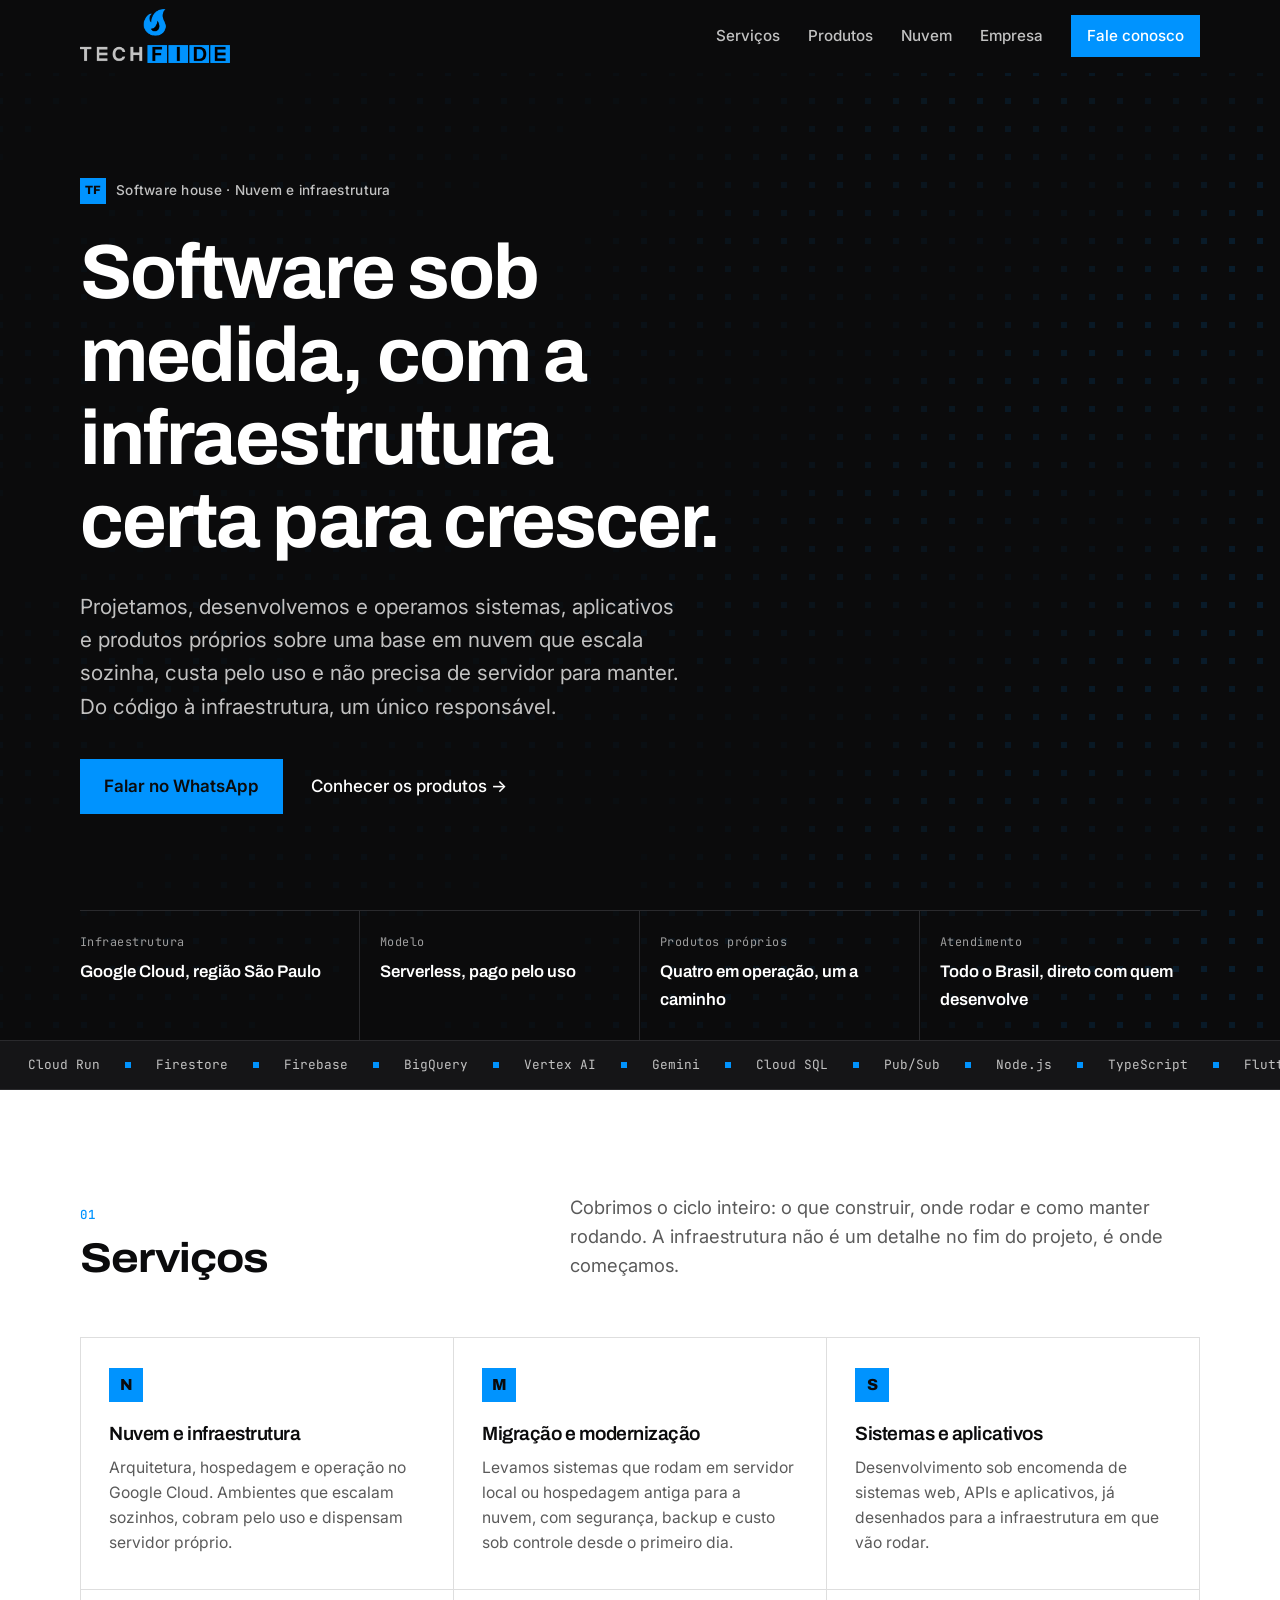
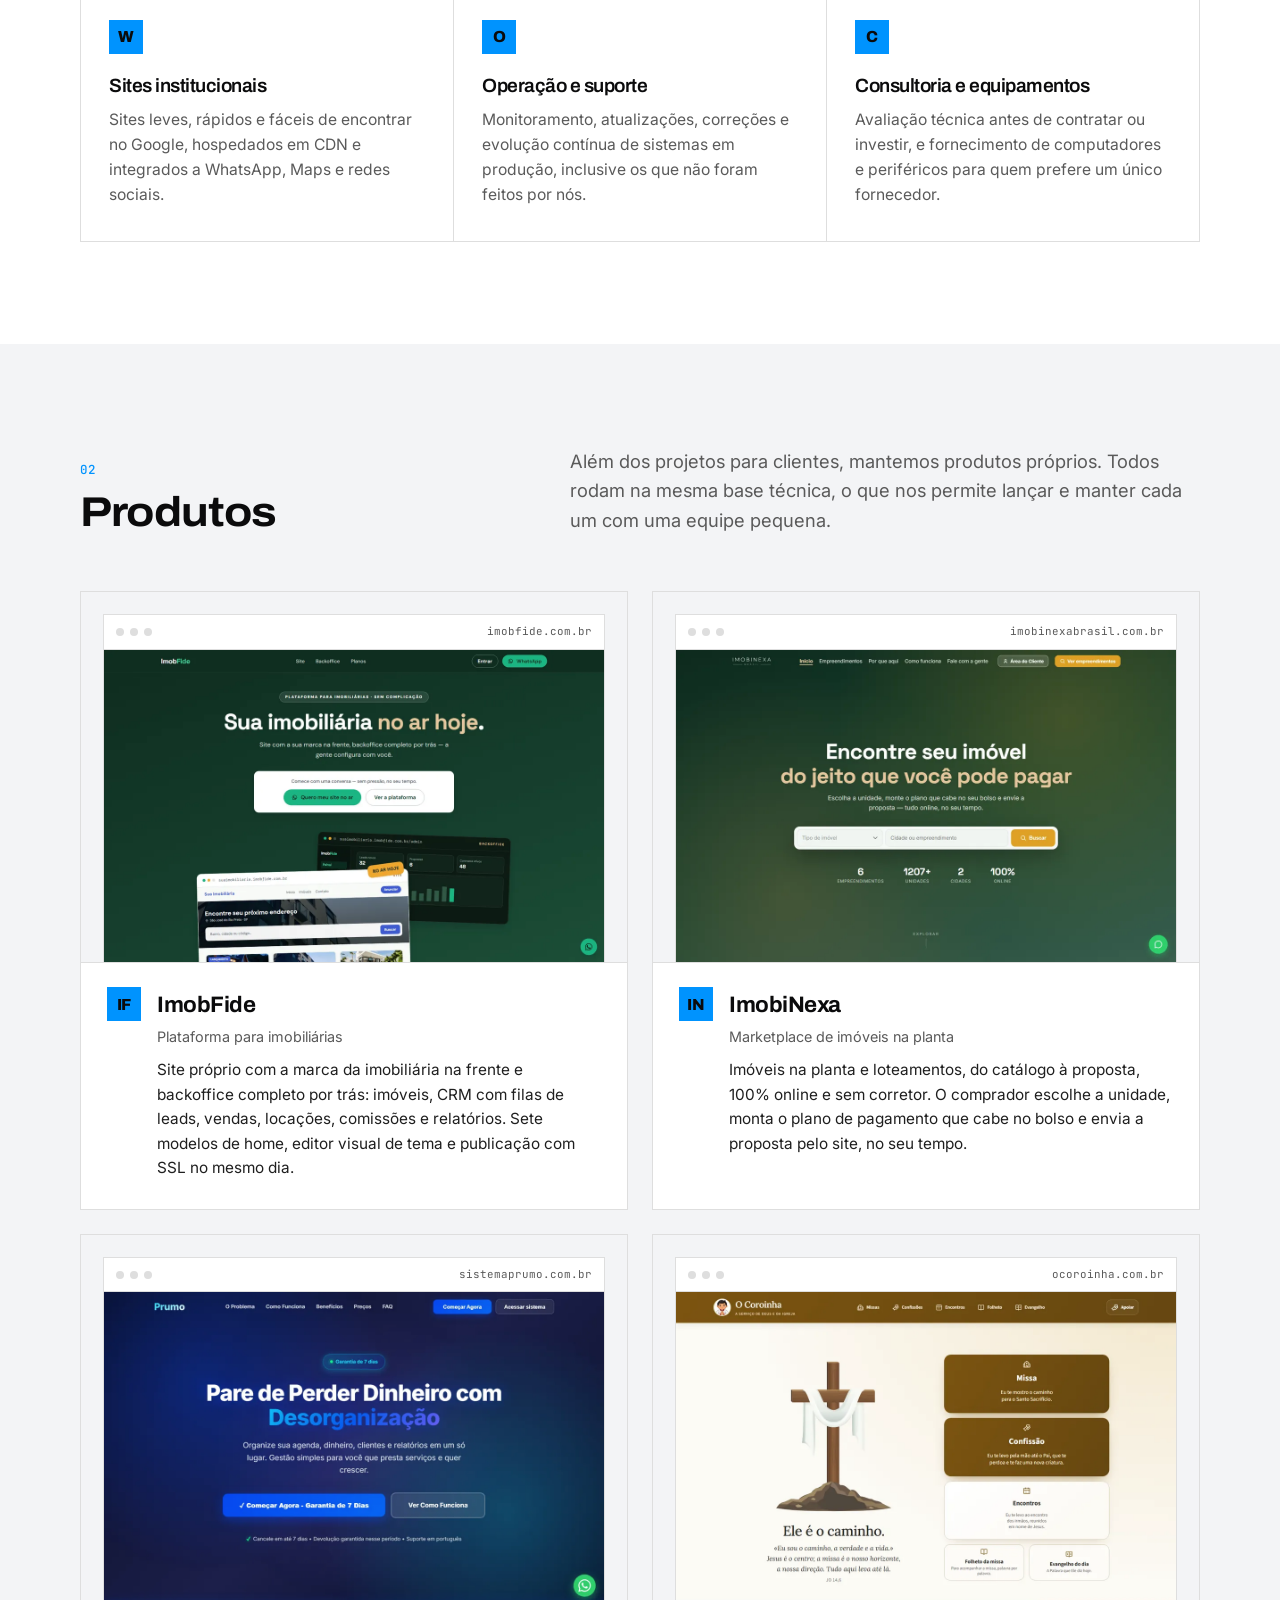
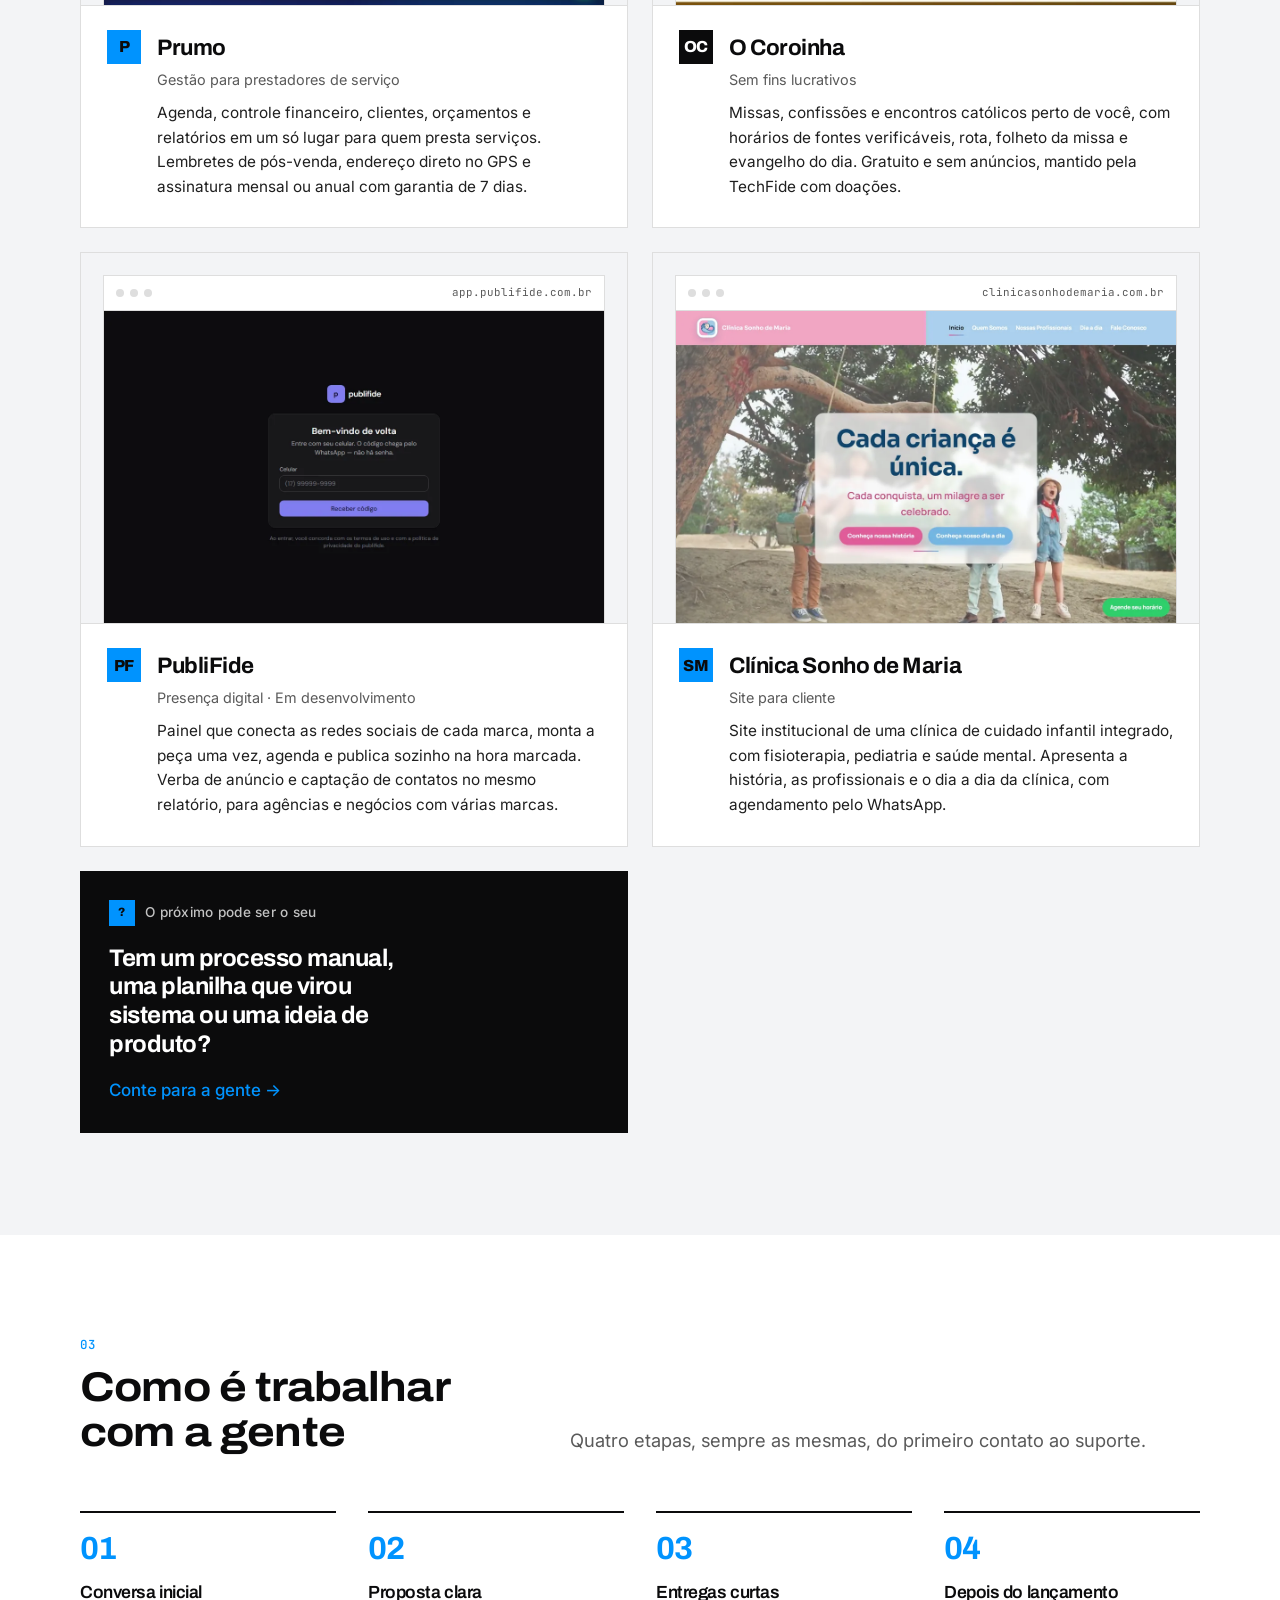
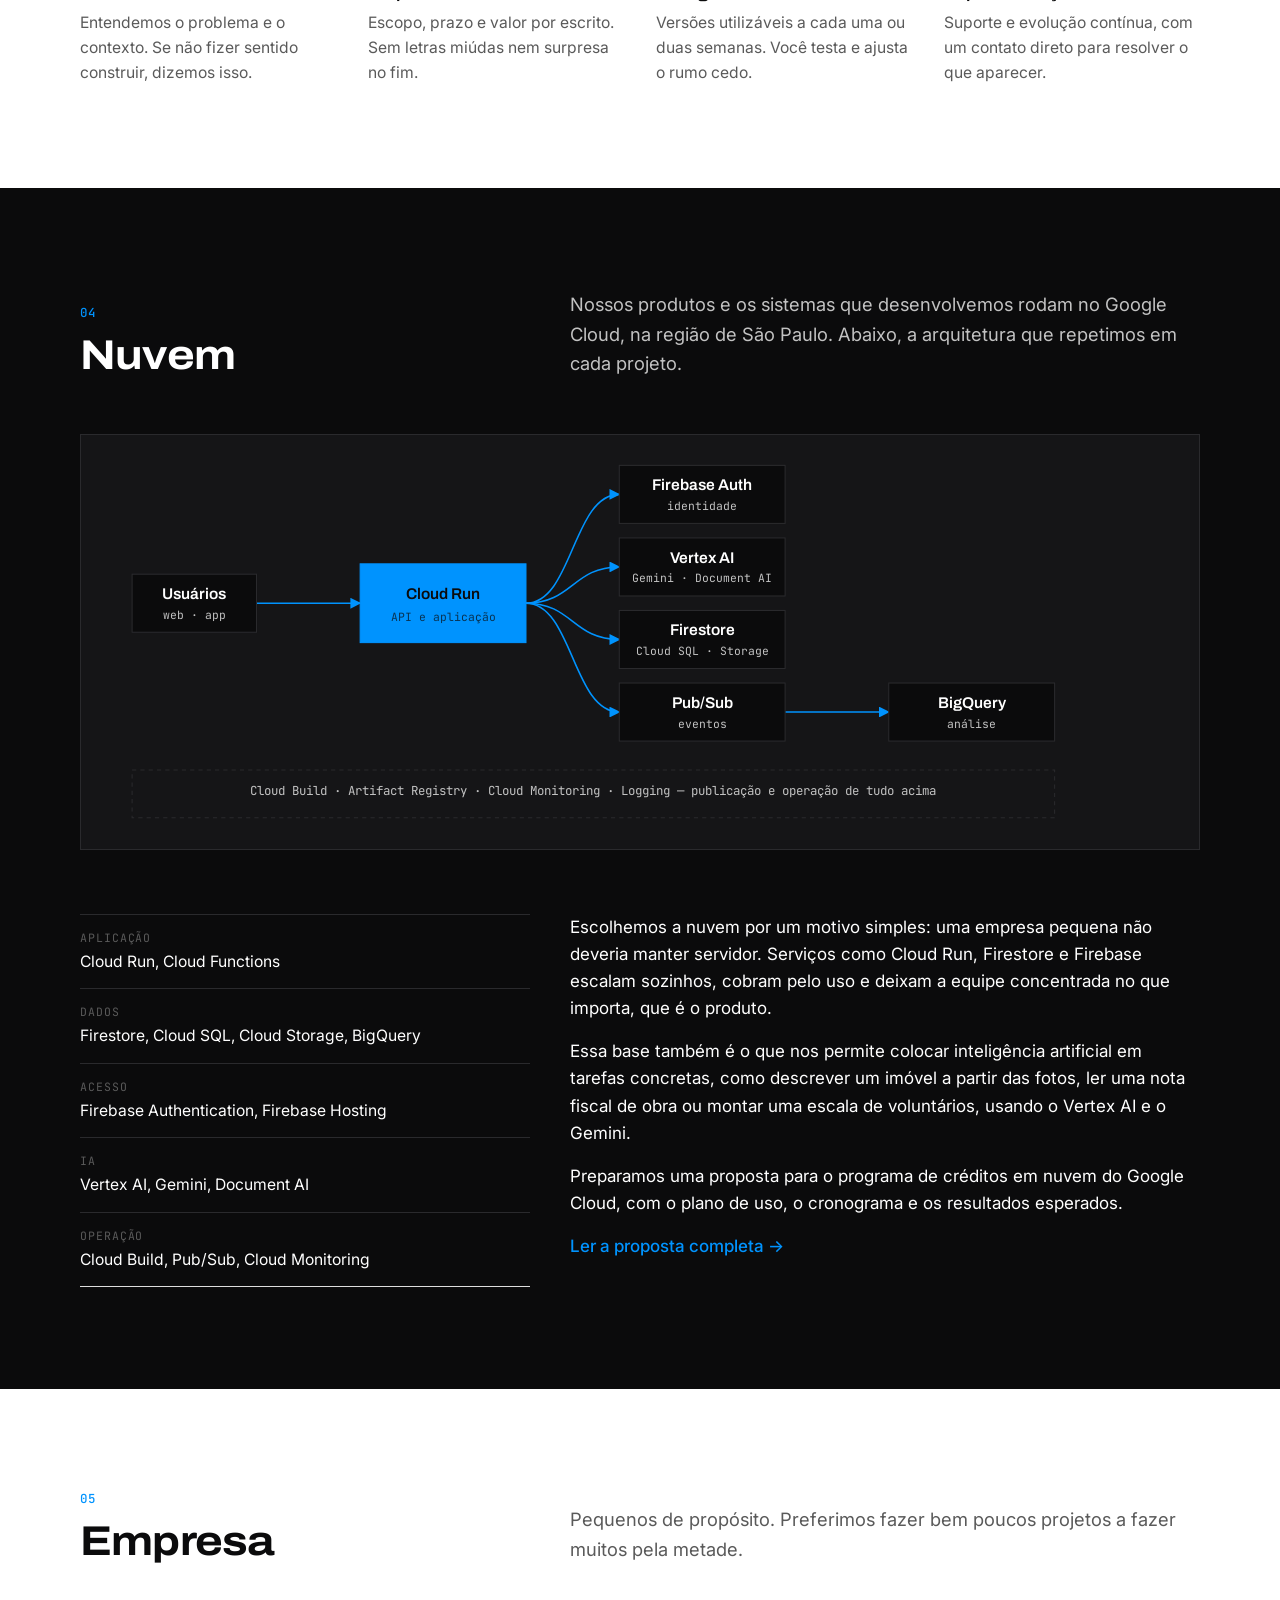
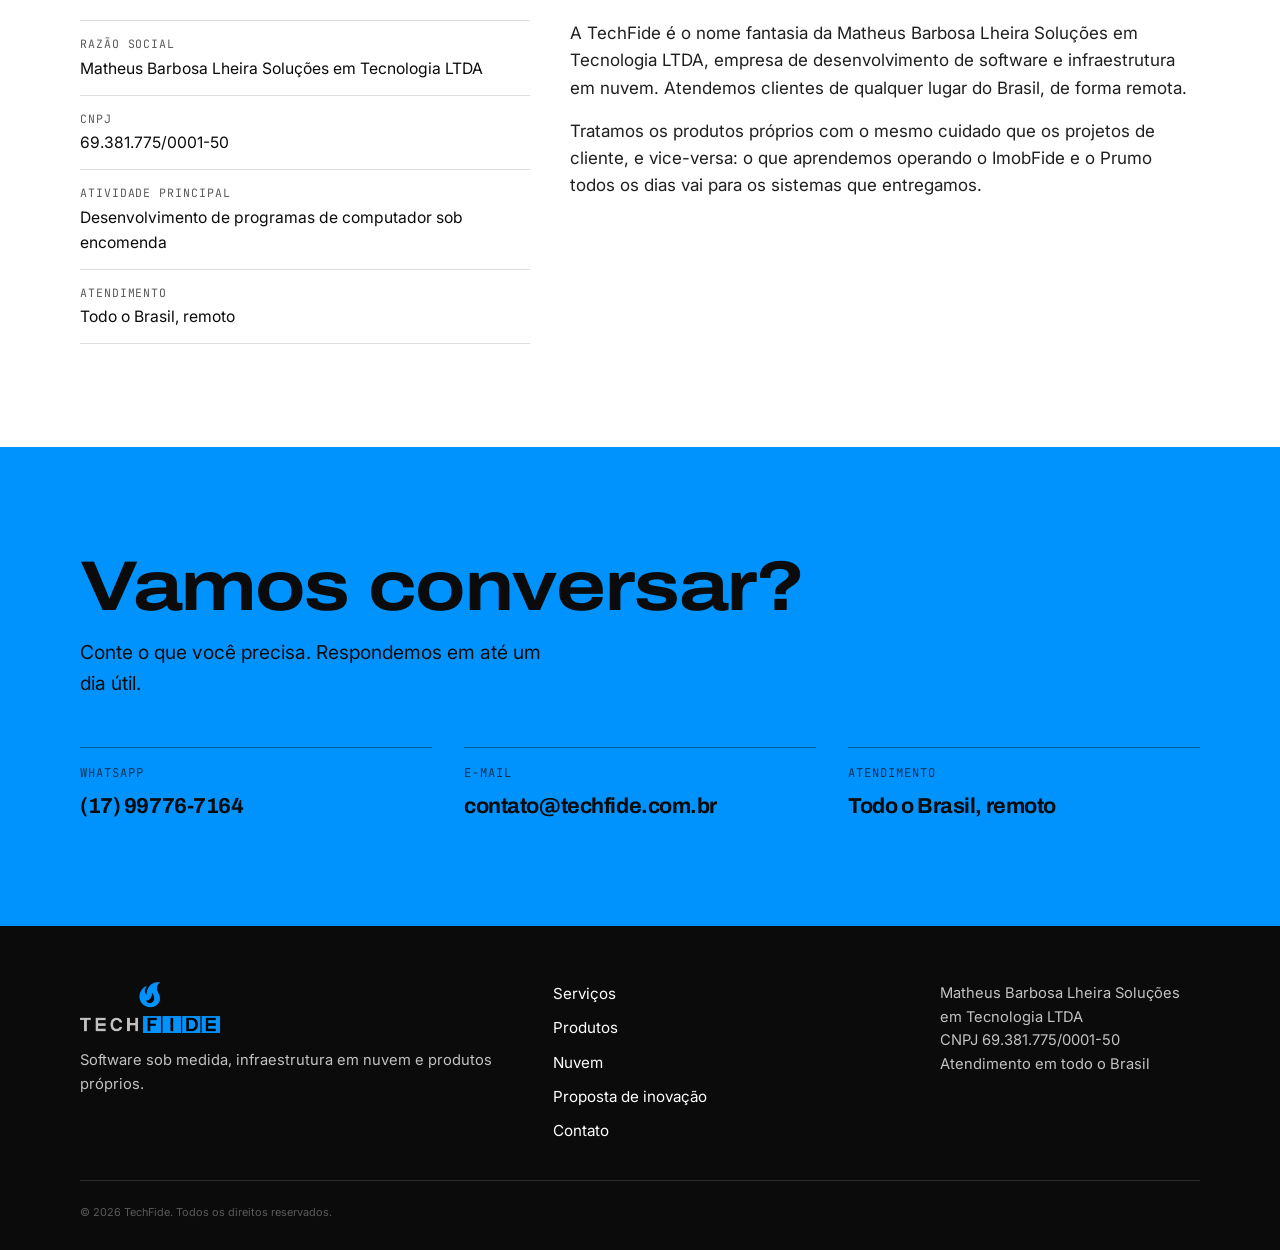
==== commit 74081a85: "Adiciona o PubliFide à seção Produtos Card do painel de presença digital (publicação agendada por ma" ====
--- a/index.html
+++ b/index.html
@@ -90,7 +90,7 @@
         <div class="wrap fatos">
           <div><span>Infraestrutura</span><strong>Google Cloud, região São Paulo</strong></div>
           <div><span>Modelo</span><strong>Serverless, pago pelo uso</strong></div>
-          <div><span>Produtos próprios</span><strong>Quatro em operação</strong></div>
+          <div><span>Produtos próprios</span><strong>Quatro em operação, um a caminho</strong></div>
           <div><span>Atendimento</span><strong>Todo o Brasil, direto com quem desenvolve</strong></div>
         </div>
       </section>
@@ -252,6 +252,24 @@
                     <strong>O Coroinha</strong>
                     <em>Sem fins lucrativos</em>
                     <p>Missas, confissões e encontros católicos perto de você, com horários de fontes verificáveis, rota, folheto da missa e evangelho do dia. Gratuito e sem anúncios, mantido pela TechFide com doações.</p>
+                  </div>
+                </div>
+              </a>
+            </li>
+
+            <!-- PubliFide -->
+            <li class="produto surge" id="publifide">
+              <a href="#contato">
+                <div class="tela" aria-hidden="true">
+                  <div class="tela-barra"><i></i><i></i><i></i><span>app.publifide.com.br</span></div>
+                  <img class="print" src="assets/produtos/publifide.webp" width="1120" height="700" alt="" loading="lazy" decoding="async">
+                </div>
+                <div class="produto-texto">
+                  <span class="caixa">PF</span>
+                  <div>
+                    <strong>PubliFide</strong>
+                    <em>Presença digital · Em desenvolvimento</em>
+                    <p>Painel que conecta as redes sociais de cada marca, monta a peça uma vez, agenda e publica sozinho na hora marcada. Verba de anúncio e captação de contatos no mesmo relatório, para agências e negócios com várias marcas.</p>
                   </div>
                 </div>
               </a>
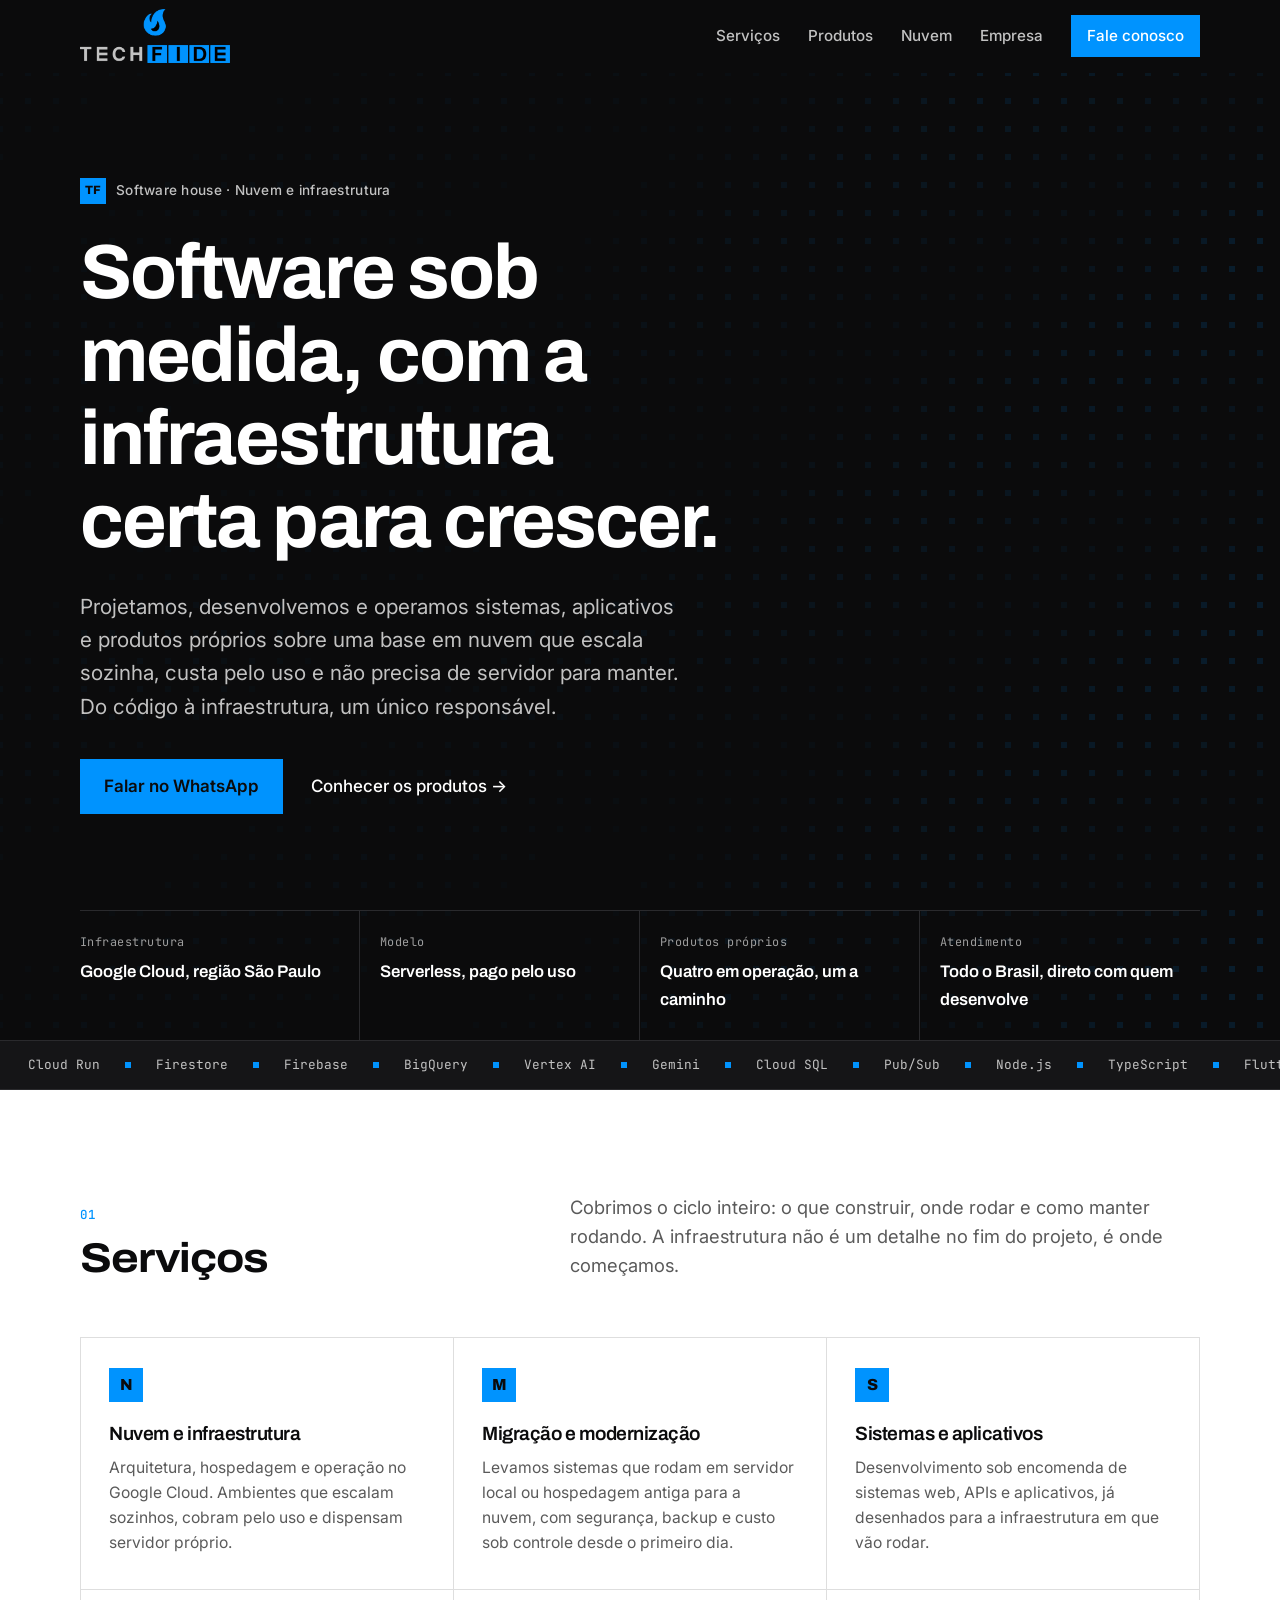
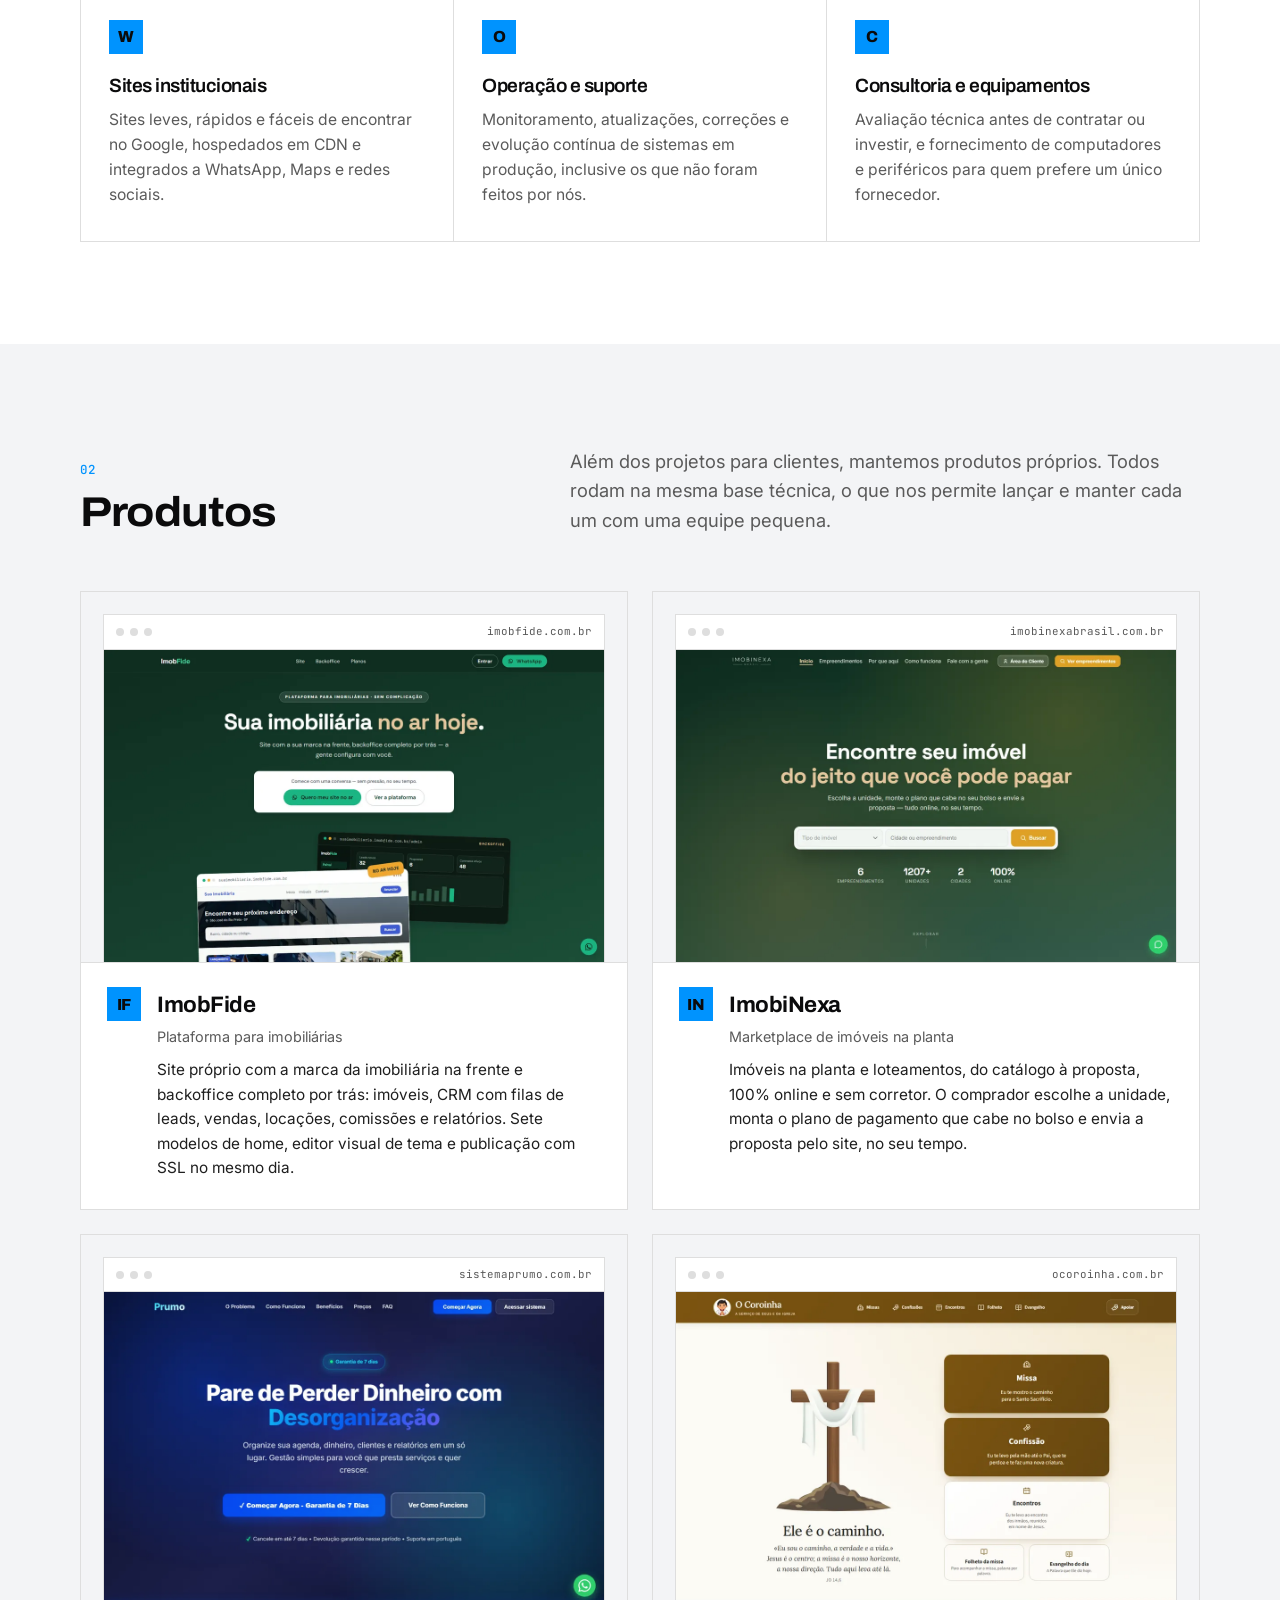
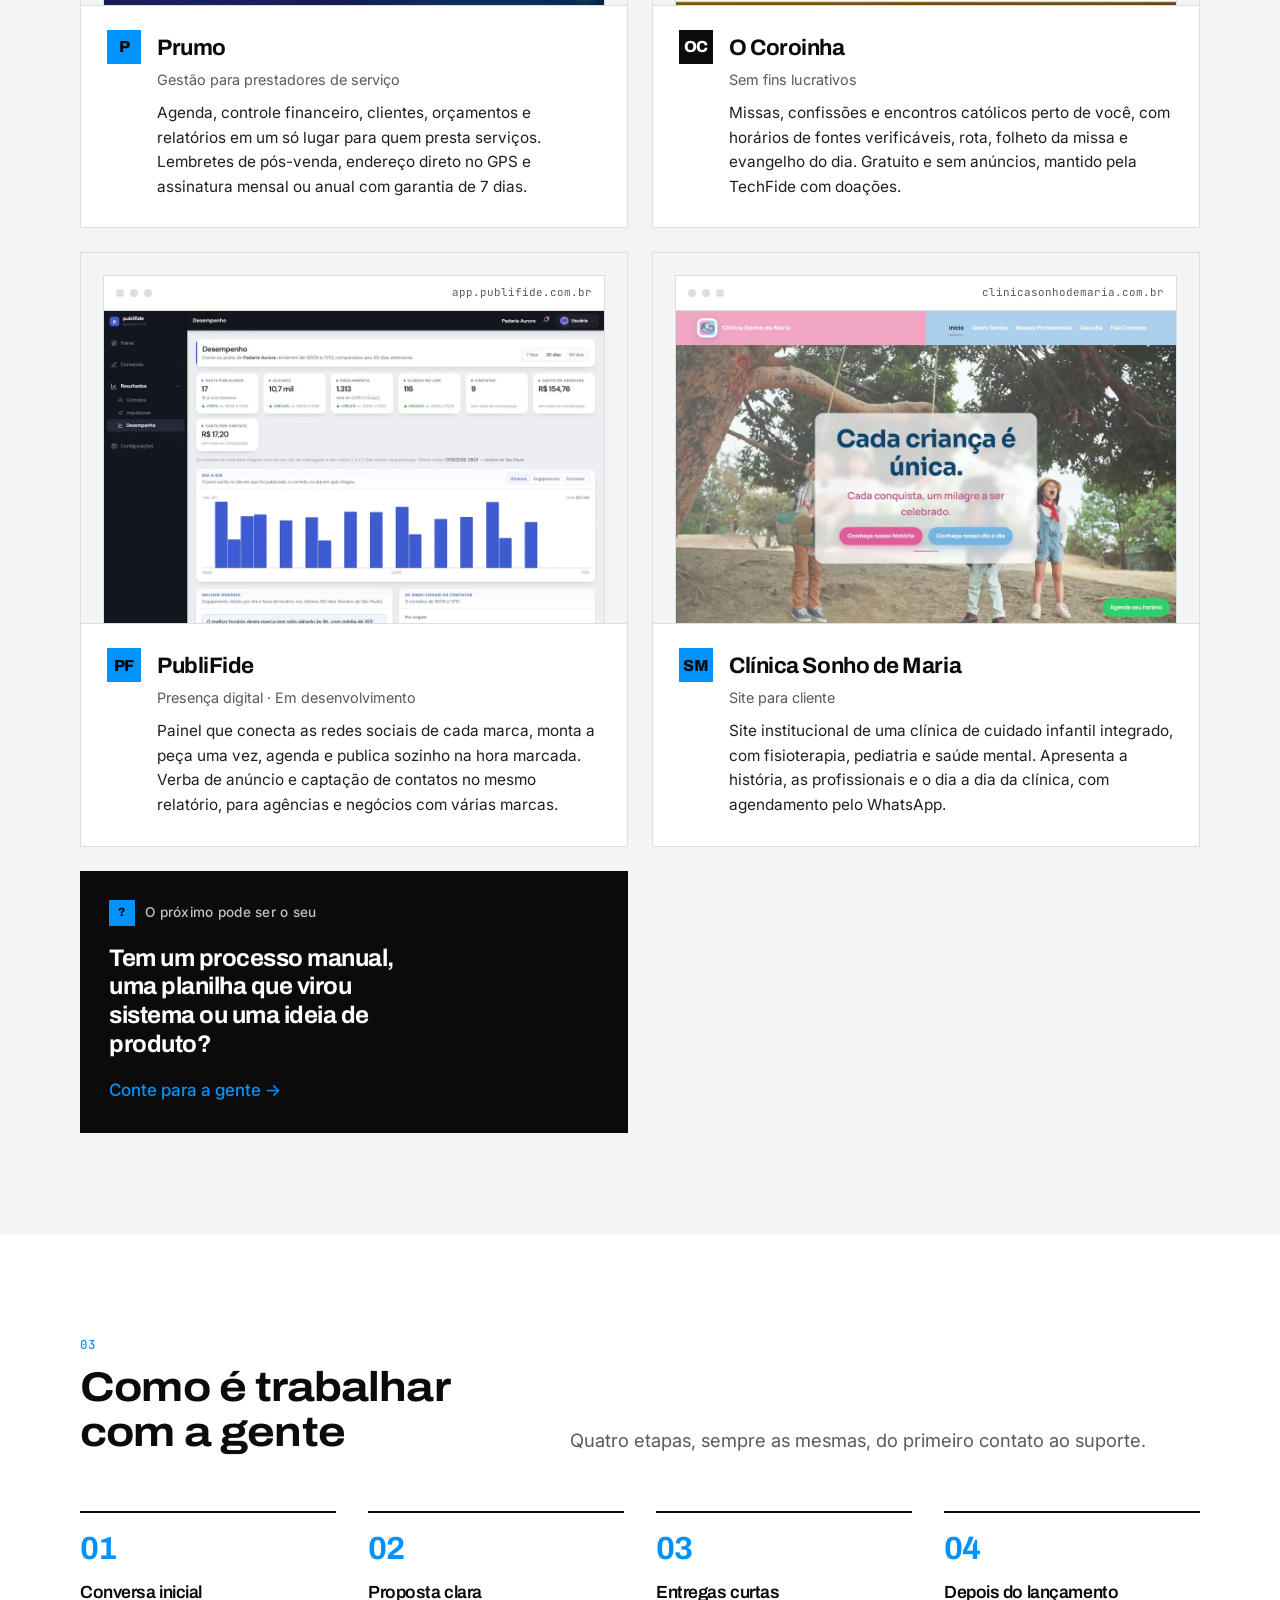
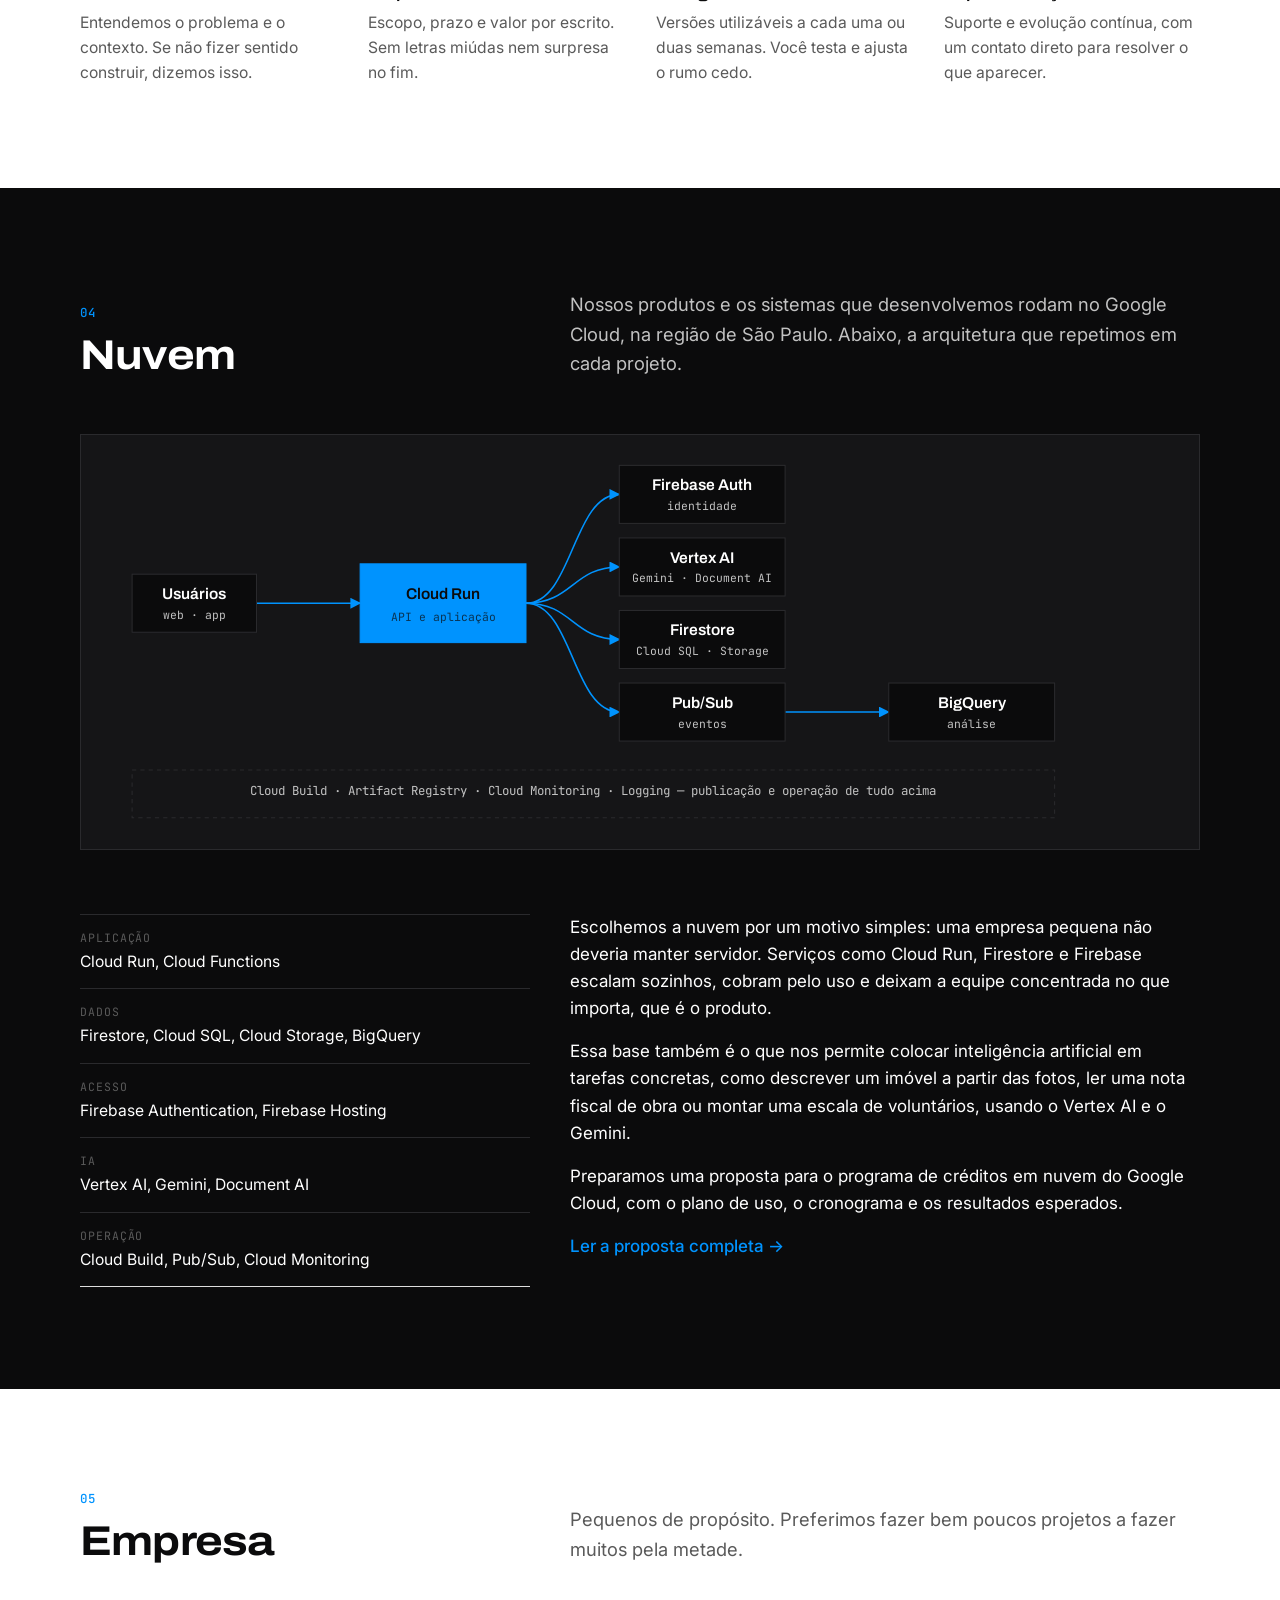
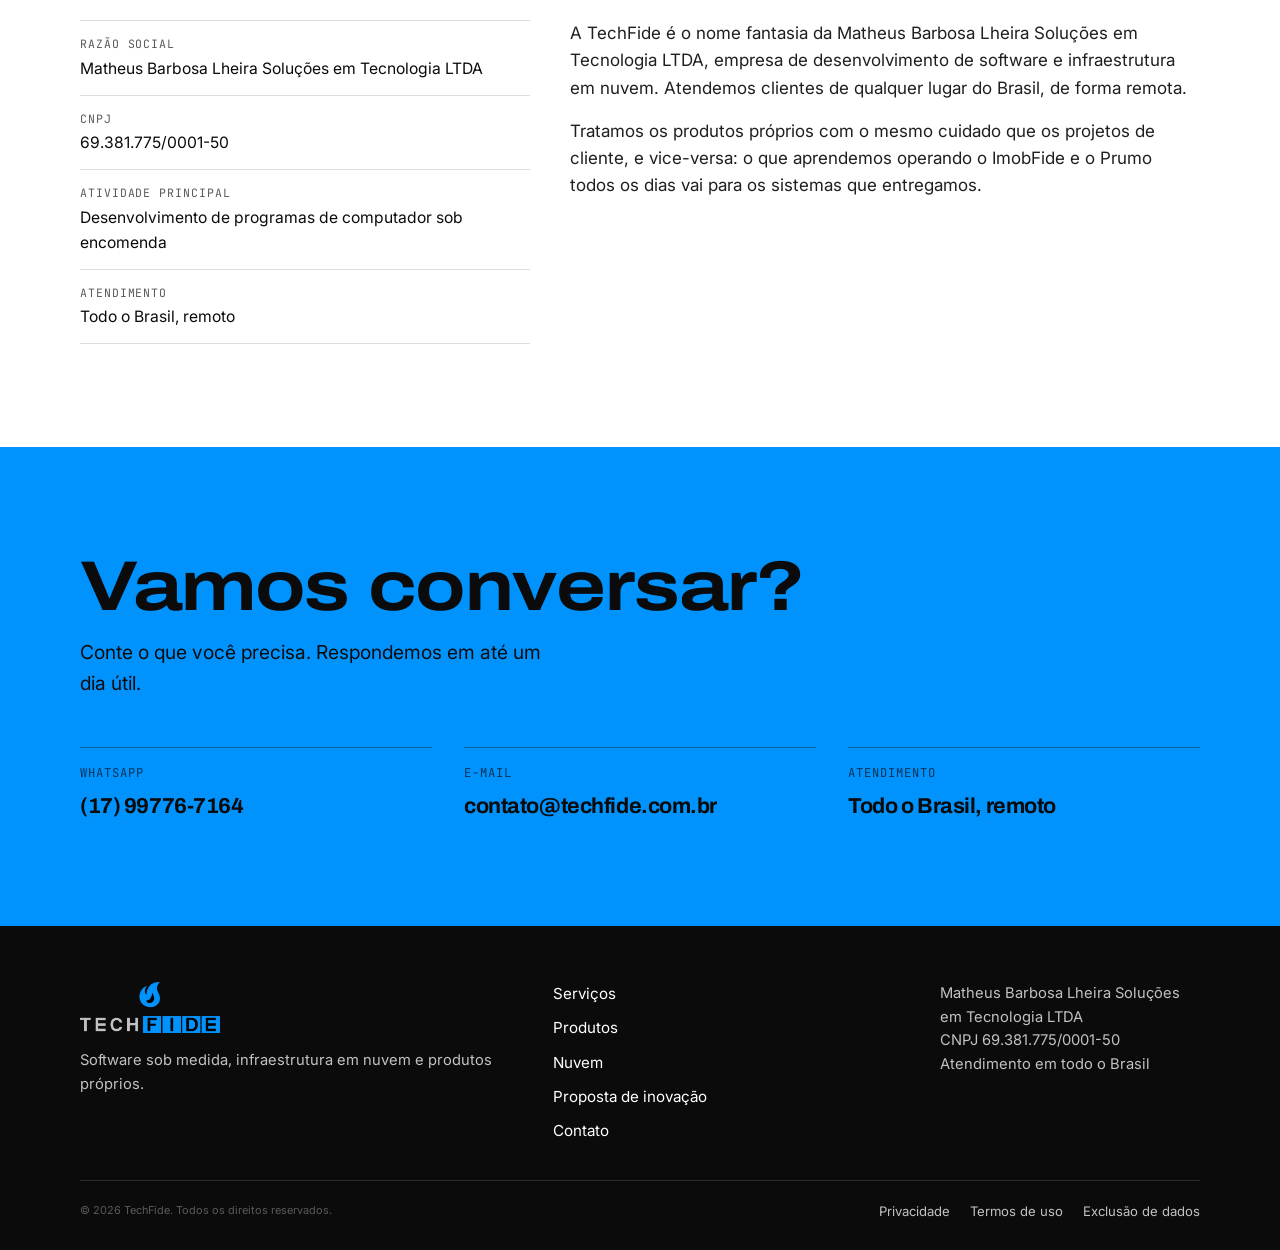
==== commit 59aa8710: "Adiciona páginas de privacidade, termos de uso e exclusão de dados Três páginas em /privacidade/, /t" ====
--- a/index.html
+++ b/index.html
@@ -488,6 +488,11 @@
       </div>
       <div class="wrap rodape-base">
         <small>© <span id="ano">2026</span> TechFide. Todos os direitos reservados.</small>
+        <nav class="rodape-legal" aria-label="Documentos legais">
+          <a href="/privacidade/">Privacidade</a>
+          <a href="/termos/">Termos de uso</a>
+          <a href="/exclusao-de-dados/">Exclusão de dados</a>
+        </nav>
       </div>
     </footer>
 
--- a/styles.css
+++ b/styles.css
@@ -919,6 +919,28 @@
   padding-top: 20px;
   font-size: 0.82rem;
   color: var(--texto-suave);
+  display: flex;
+  flex-wrap: wrap;
+  align-items: center;
+  justify-content: space-between;
+  gap: 8px 24px;
+}
+
+.rodape .rodape-legal {
+  display: flex;
+  flex-wrap: wrap;
+  gap: 6px 20px;
+}
+
+.rodape .rodape-legal a {
+  color: var(--cinza);
+  font-size: 0.82rem;
+  text-decoration: none;
+}
+
+.rodape .rodape-legal a:hover,
+.rodape .rodape-legal a[aria-current="page"] {
+  color: var(--branco);
 }
 
 /* Página da proposta -------------------------------------------------- */
@@ -1085,6 +1107,48 @@
   gap: 24px;
   margin-top: 20px;
   font-weight: 500;
+}
+
+/* Documentos legais --------------------------------------------------- */
+
+.so-leitor {
+  position: absolute;
+  width: 1px;
+  height: 1px;
+  margin: -1px;
+  padding: 0;
+  overflow: hidden;
+  clip: rect(0 0 0 0);
+  white-space: nowrap;
+  border: 0;
+}
+
+.doc-corpo ol {
+  margin-top: 12px;
+  display: grid;
+  gap: 12px;
+  counter-reset: passo;
+}
+
+.doc-corpo ol + p {
+  margin-top: 16px;
+}
+
+.doc-corpo ol li {
+  counter-increment: passo;
+  padding-left: 34px;
+}
+
+.doc-corpo ol li::before {
+  content: counter(passo, decimal-leading-zero);
+  top: 0.14em;
+  width: auto;
+  height: auto;
+  background: none;
+  font-family: var(--mono);
+  font-weight: 500;
+  font-size: 0.8rem;
+  color: var(--azul-escuro);
 }
 
 /* Responsivo ---------------------------------------------------------- */
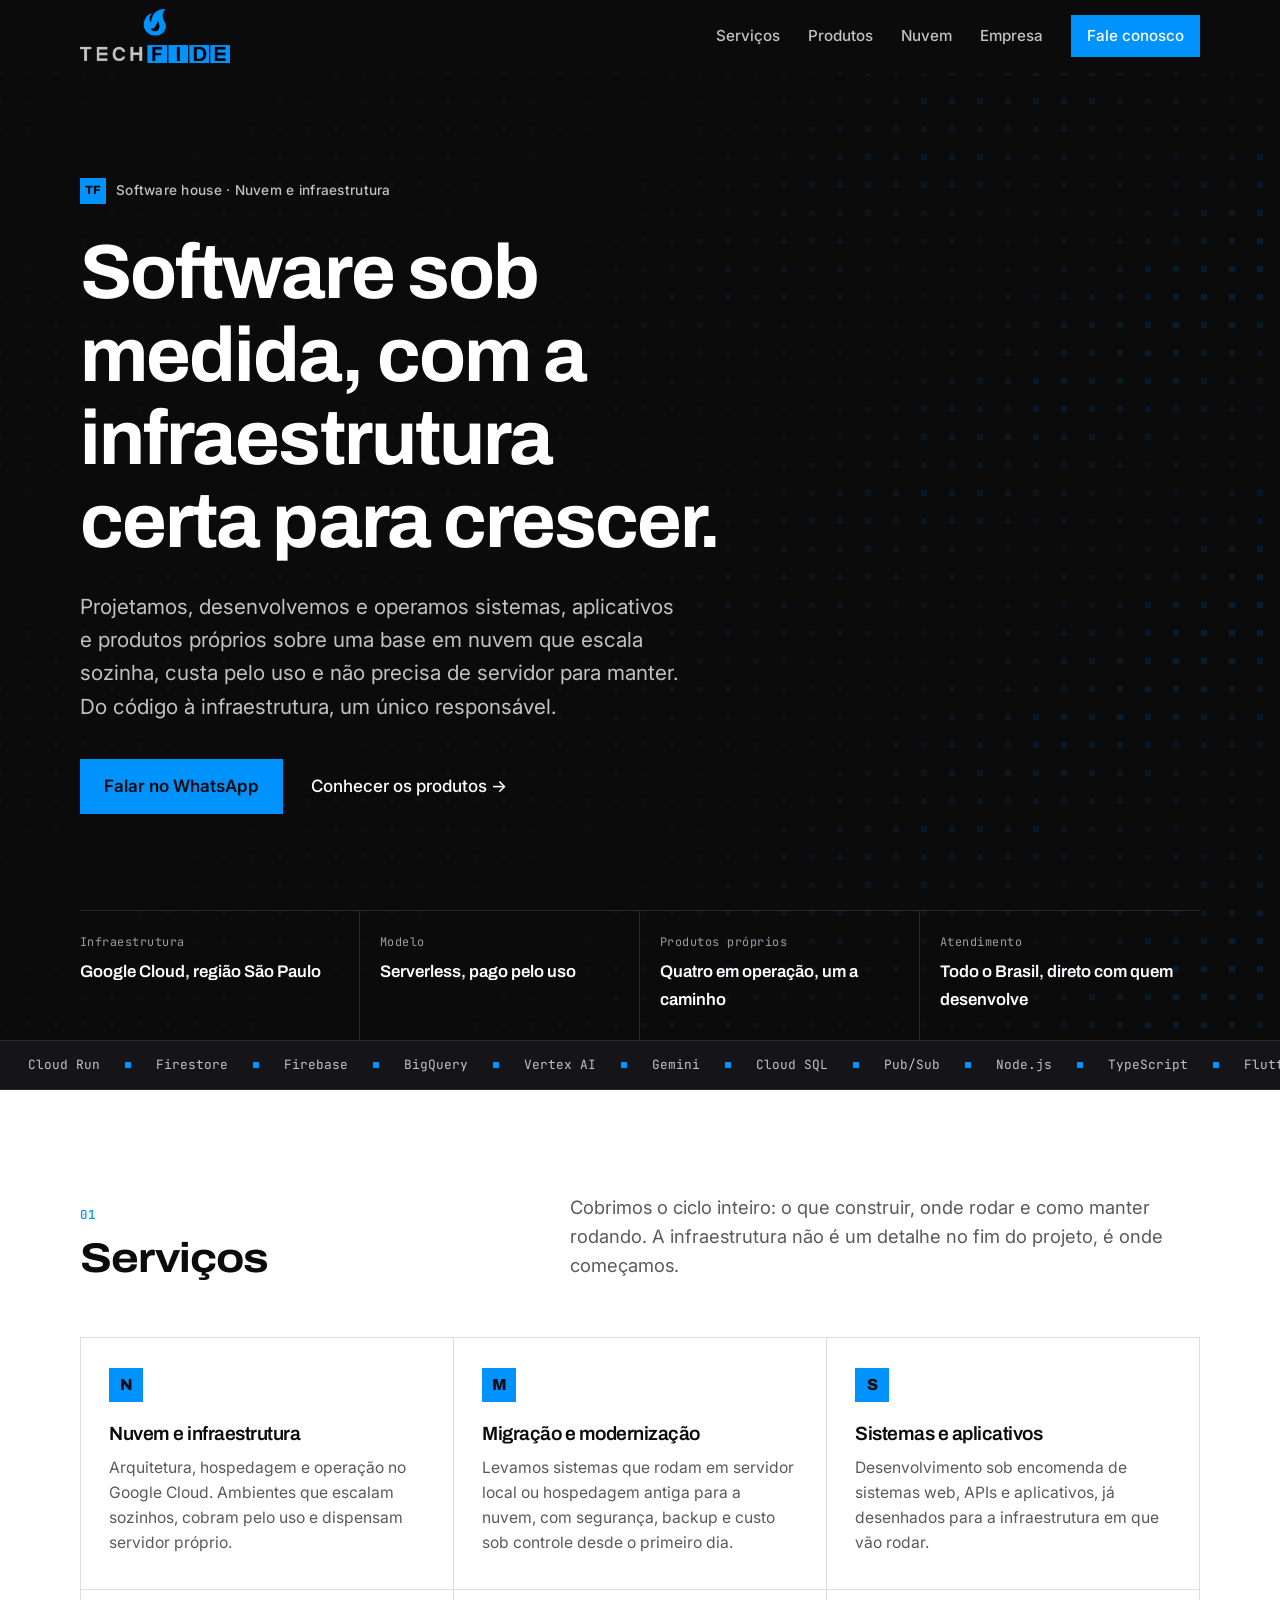
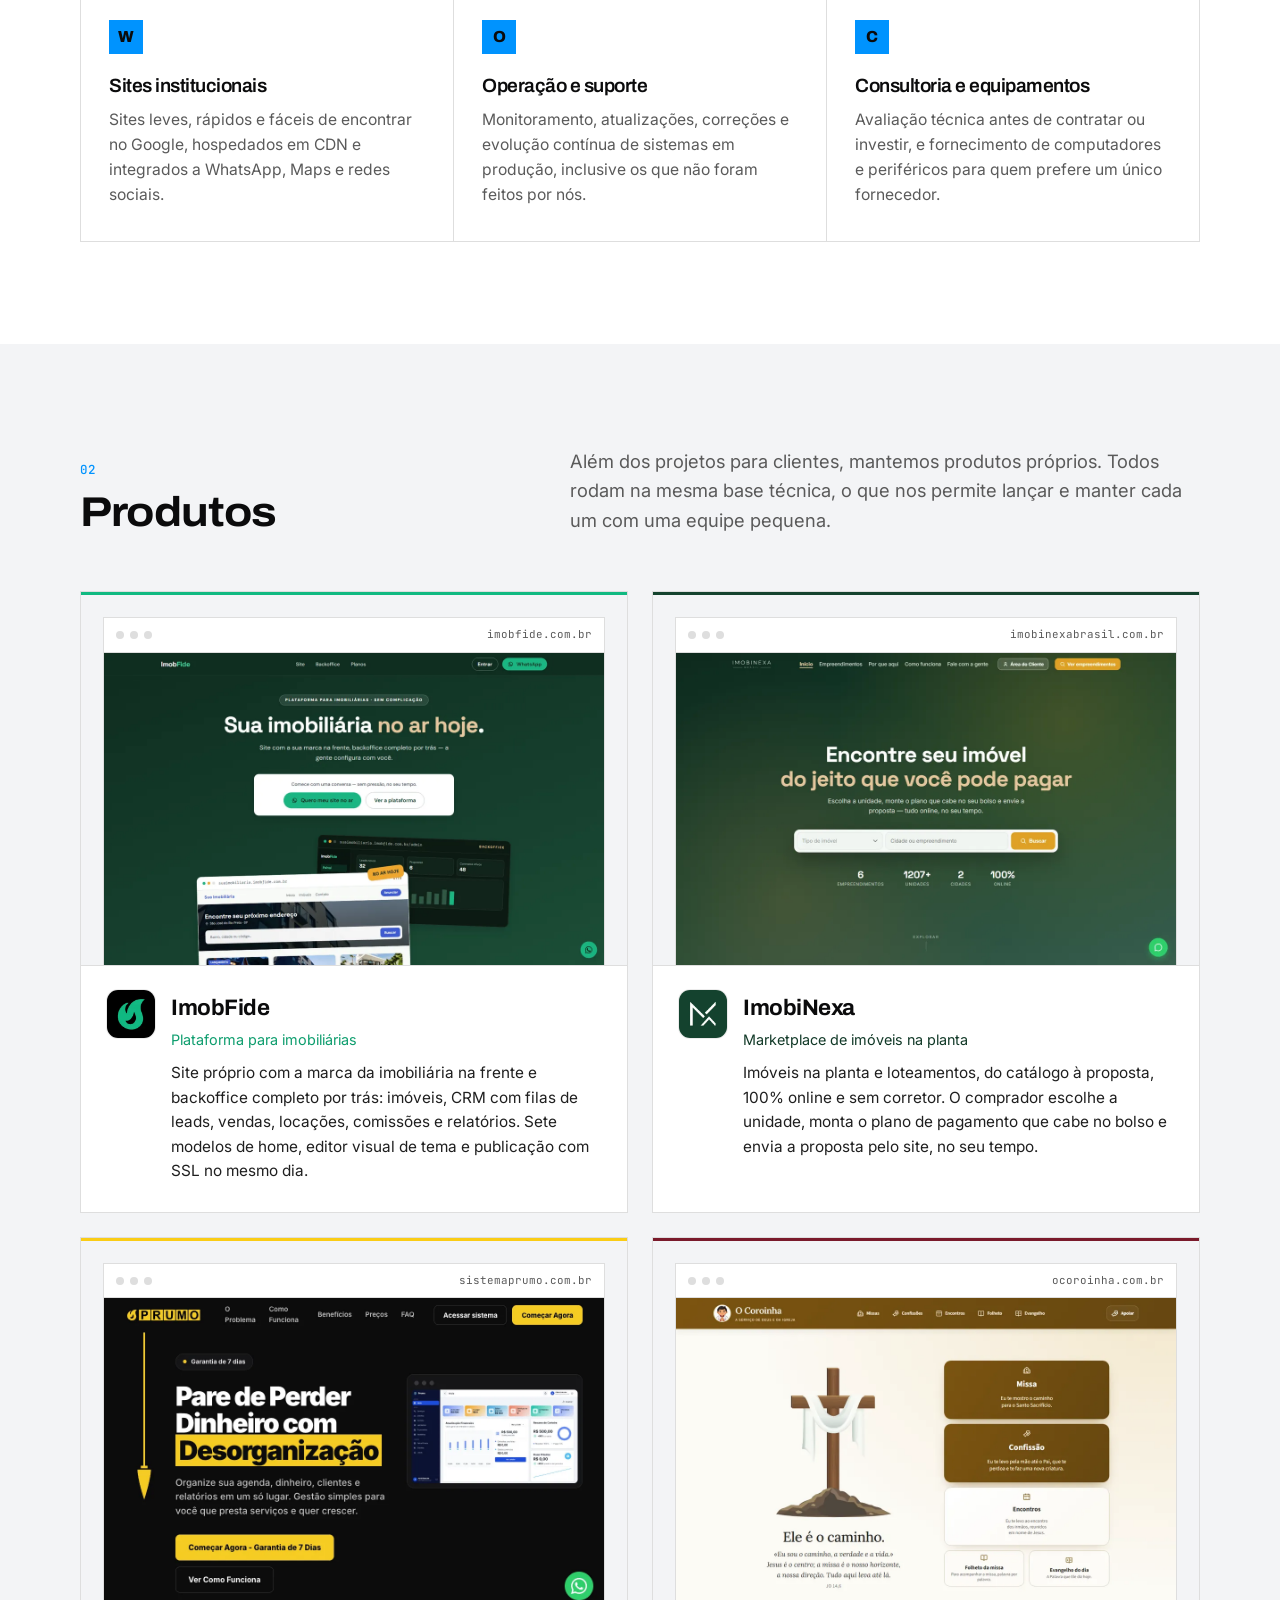
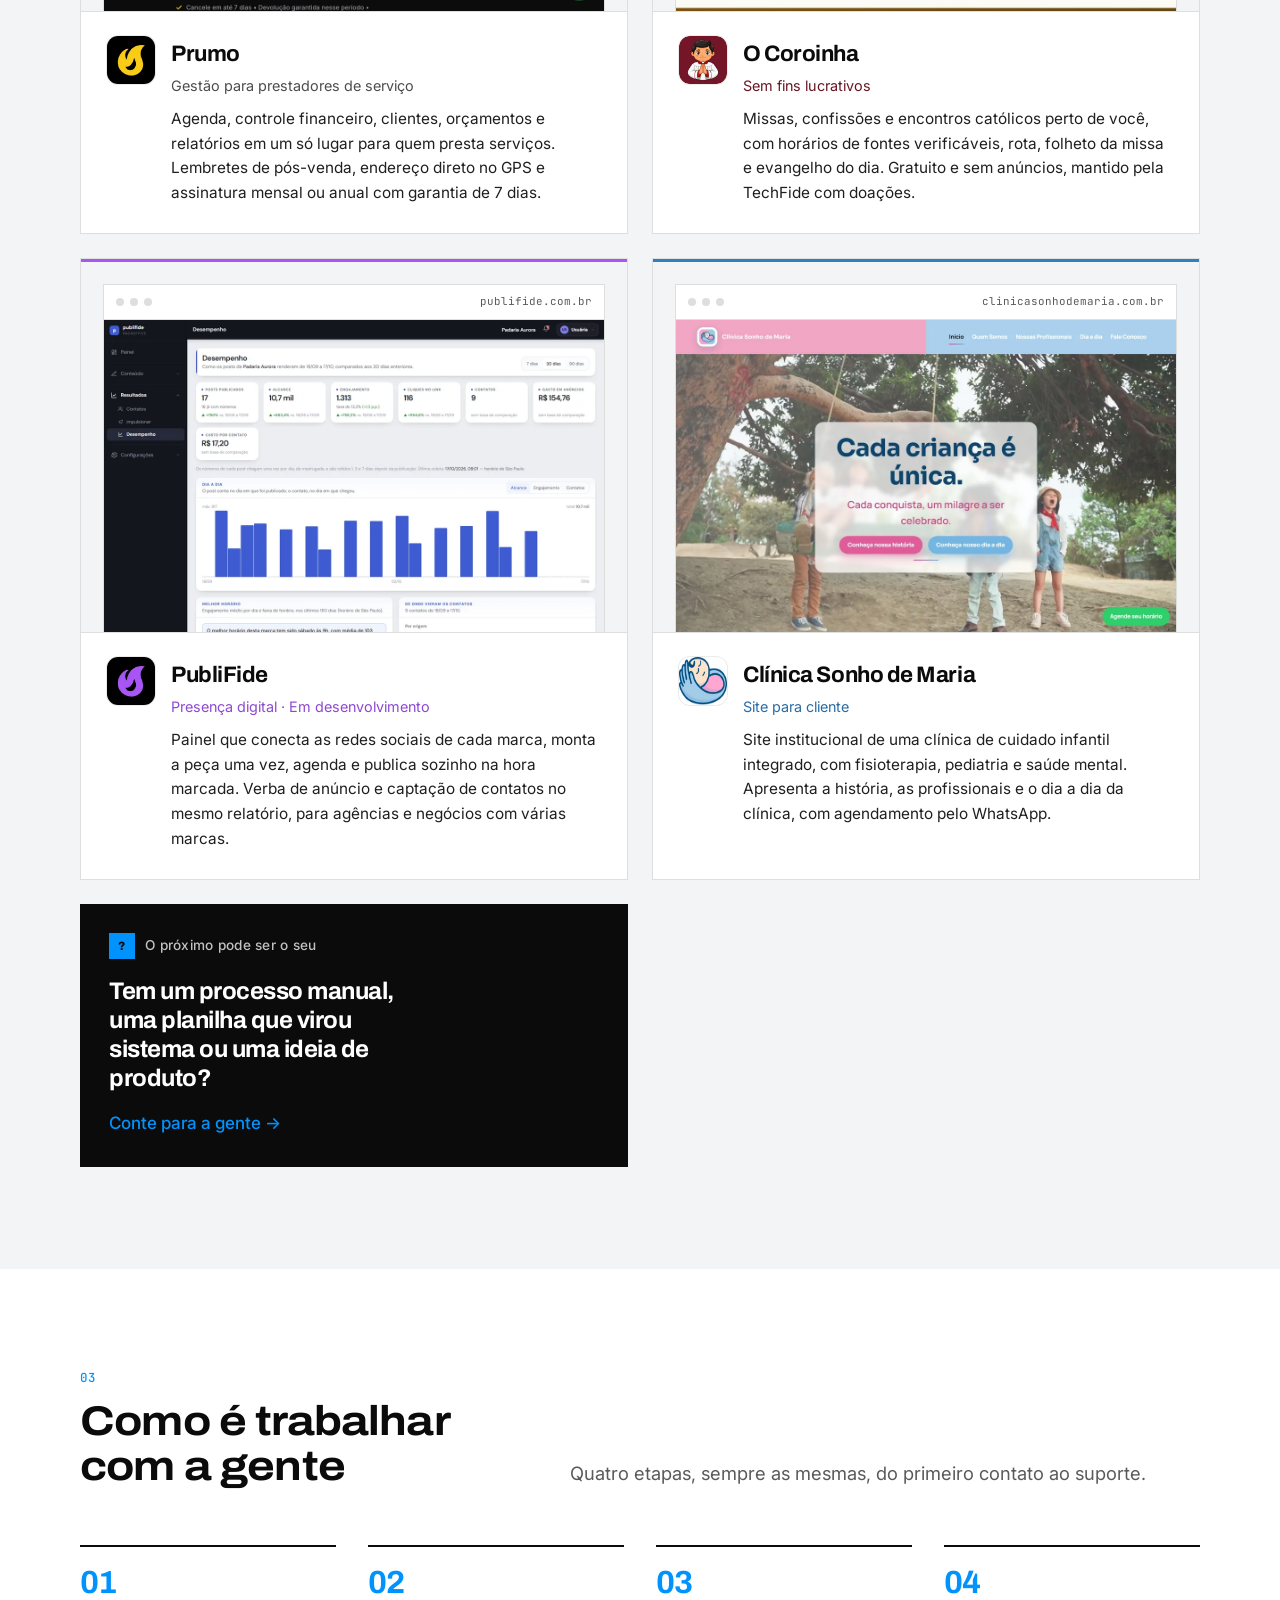
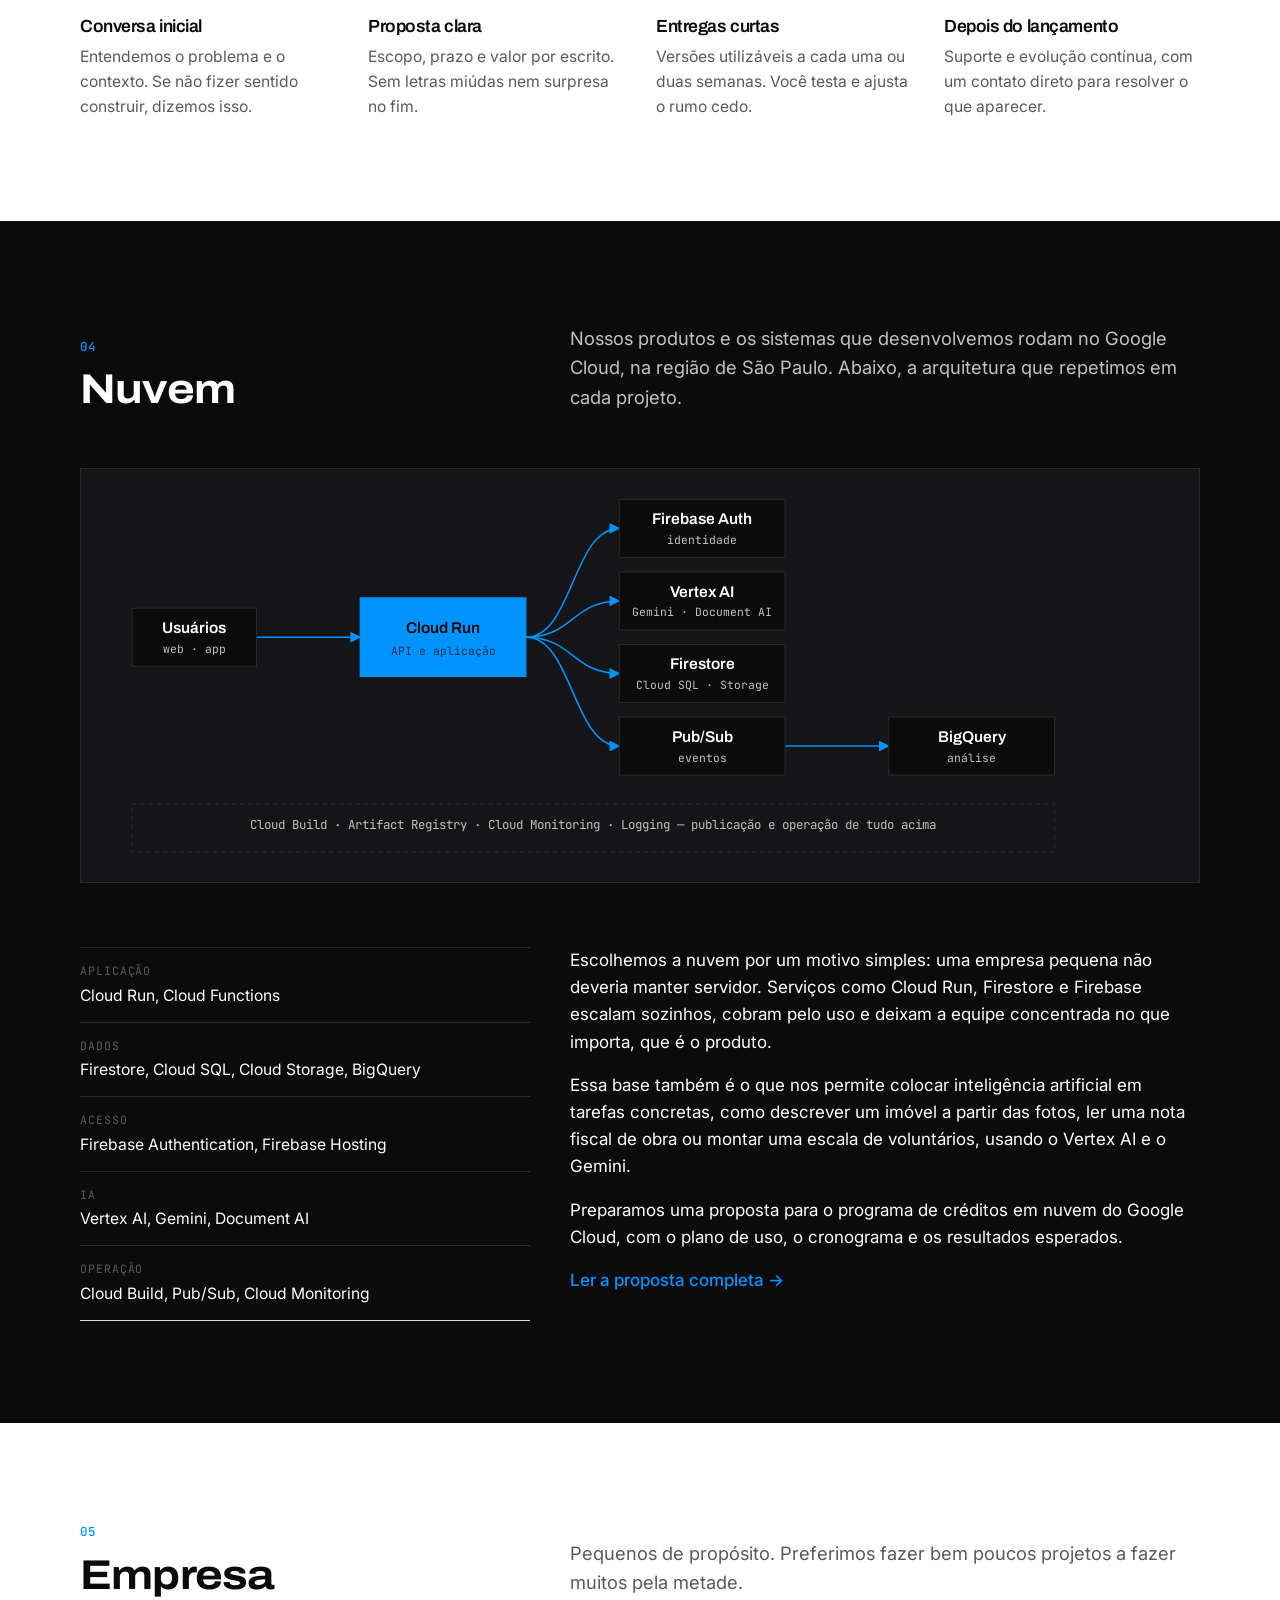
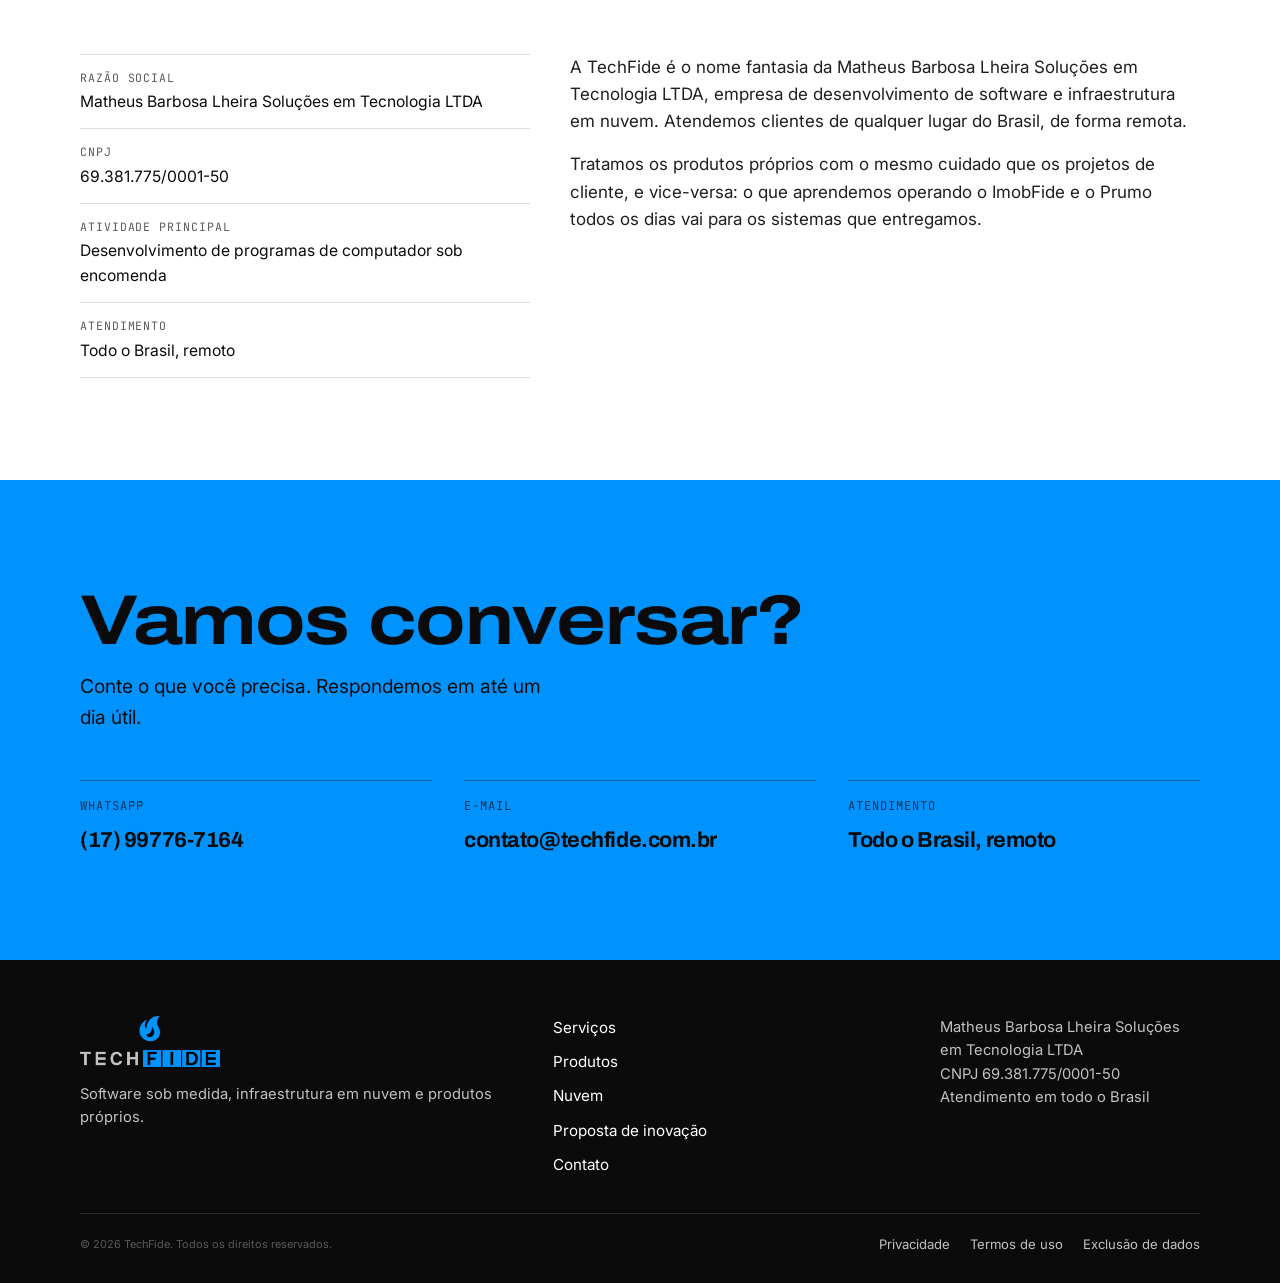
==== commit 220a0a52: "Refaz a seção Produtos com as identidades visuais atuais Ícone e cor de destaque por produto no luga" ====
--- a/index.html
+++ b/index.html
@@ -186,14 +186,14 @@
         <div class="wrap">
           <ul class="produtos">
             <!-- ImobFide -->
-            <li class="produto surge" id="imobfide">
+            <li class="produto surge" id="imobfide" style="--cor: #10B981; --cor-texto: #10B981">
               <a href="https://imobfide.com.br" target="_blank" rel="noopener noreferrer">
                 <div class="tela" aria-hidden="true">
                   <div class="tela-barra"><i></i><i></i><i></i><span>imobfide.com.br</span></div>
                   <img class="print" src="assets/produtos/imobfide.webp" width="1120" height="700" alt="" loading="lazy" decoding="async">
                 </div>
                 <div class="produto-texto">
-                  <span class="caixa">IF</span>
+                  <img class="marca" src="assets/produtos/icones/imobfide.webp" width="48" height="48" alt="Logo ImobFide" loading="lazy" decoding="async">
                   <div>
                     <strong>ImobFide</strong>
                     <em>Plataforma para imobiliárias</em>
@@ -204,14 +204,14 @@
             </li>
 
             <!-- ImobiNexa -->
-            <li class="produto surge" id="imobinexa">
+            <li class="produto surge" id="imobinexa" style="--cor: #14432E; --cor-texto: #14432E">
               <a href="https://imobinexabrasil.com.br" target="_blank" rel="noopener noreferrer">
                 <div class="tela" aria-hidden="true">
                   <div class="tela-barra"><i></i><i></i><i></i><span>imobinexabrasil.com.br</span></div>
                   <img class="print" src="assets/produtos/imobinexa.webp" width="1120" height="700" alt="" loading="lazy" decoding="async">
                 </div>
                 <div class="produto-texto">
-                  <span class="caixa">IN</span>
+                  <img class="marca" src="assets/produtos/icones/imobinexa.webp" width="48" height="48" alt="Logo ImobiNexa" loading="lazy" decoding="async">
                   <div>
                     <strong>ImobiNexa</strong>
                     <em>Marketplace de imóveis na planta</em>
@@ -222,14 +222,14 @@
             </li>
 
             <!-- Prumo -->
-            <li class="produto surge" id="prumo">
+            <li class="produto surge" id="prumo" style="--cor: #FACC15">
               <a href="https://sistemaprumo.com.br" target="_blank" rel="noopener noreferrer">
                 <div class="tela" aria-hidden="true">
                   <div class="tela-barra"><i></i><i></i><i></i><span>sistemaprumo.com.br</span></div>
                   <img class="print" src="assets/produtos/prumo.webp" width="1120" height="700" alt="" loading="lazy" decoding="async">
                 </div>
                 <div class="produto-texto">
-                  <span class="caixa">P</span>
+                  <img class="marca" src="assets/produtos/icones/prumo.webp" width="48" height="48" alt="Logo Prumo" loading="lazy" decoding="async">
                   <div>
                     <strong>Prumo</strong>
                     <em>Gestão para prestadores de serviço</em>
@@ -240,14 +240,14 @@
             </li>
 
             <!-- O Coroinha -->
-            <li class="produto surge social" id="ocoroinha">
+            <li class="produto surge social" id="ocoroinha" style="--cor: #7A1A2B; --cor-texto: #7A1A2B">
               <a href="https://ocoroinha.com.br" target="_blank" rel="noopener noreferrer">
                 <div class="tela" aria-hidden="true">
                   <div class="tela-barra"><i></i><i></i><i></i><span>ocoroinha.com.br</span></div>
                   <img class="print" src="assets/produtos/ocoroinha.webp" width="1120" height="700" alt="" loading="lazy" decoding="async">
                 </div>
                 <div class="produto-texto">
-                  <span class="caixa">OC</span>
+                  <img class="marca" src="assets/produtos/icones/ocoroinha.webp" width="48" height="48" alt="Logo O Coroinha" loading="lazy" decoding="async">
                   <div>
                     <strong>O Coroinha</strong>
                     <em>Sem fins lucrativos</em>
@@ -258,14 +258,14 @@
             </li>
 
             <!-- PubliFide -->
-            <li class="produto surge" id="publifide">
-              <a href="#contato">
+            <li class="produto surge" id="publifide" style="--cor: #A855F7; --cor-texto: #A855F7">
+              <a href="https://publifide.com.br" target="_blank" rel="noopener noreferrer">
                 <div class="tela" aria-hidden="true">
-                  <div class="tela-barra"><i></i><i></i><i></i><span>app.publifide.com.br</span></div>
+                  <div class="tela-barra"><i></i><i></i><i></i><span>publifide.com.br</span></div>
                   <img class="print" src="assets/produtos/publifide.webp" width="1120" height="700" alt="" loading="lazy" decoding="async">
                 </div>
                 <div class="produto-texto">
-                  <span class="caixa">PF</span>
+                  <img class="marca" src="assets/produtos/icones/publifide.webp" width="48" height="48" alt="Logo PubliFide" loading="lazy" decoding="async">
                   <div>
                     <strong>PubliFide</strong>
                     <em>Presença digital · Em desenvolvimento</em>
@@ -276,14 +276,14 @@
             </li>
 
             <!-- Clínica Sonho de Maria -->
-            <li class="produto surge" id="sonhodemaria">
+            <li class="produto surge" id="sonhodemaria" style="--cor: #2F7FC1; --cor-texto: #2F7FC1">
               <a href="https://clinicasonhodemaria.com.br/" target="_blank" rel="noopener noreferrer">
                 <div class="tela" aria-hidden="true">
                   <div class="tela-barra"><i></i><i></i><i></i><span>clinicasonhodemaria.com.br</span></div>
                   <img class="print" src="assets/produtos/sonhodemaria.webp" width="1120" height="700" alt="" loading="lazy" decoding="async">
                 </div>
                 <div class="produto-texto">
-                  <span class="caixa">SM</span>
+                  <img class="marca" src="assets/produtos/icones/sonhodemaria.webp" width="48" height="48" alt="Logo Clínica Sonho de Maria" loading="lazy" decoding="async">
                   <div>
                     <strong>Clínica Sonho de Maria</strong>
                     <em>Site para cliente</em>
--- a/styles.css
+++ b/styles.css
@@ -548,7 +548,7 @@
 
 .produto a:hover {
   transform: translateY(-3px);
-  border-color: var(--azul);
+  border-color: var(--cor, var(--azul));
   box-shadow: 0 18px 40px rgba(11, 11, 12, 0.08);
 }
 
@@ -604,7 +604,7 @@
 /* texto do produto */
 .produto-texto {
   display: grid;
-  grid-template-columns: 34px 1fr;
+  grid-template-columns: 48px 1fr;
   gap: 16px;
   padding: 24px 26px 28px;
   align-items: start;
@@ -632,9 +632,21 @@
   color: var(--texto);
 }
 
-.produto.social .caixa {
-  background: var(--preto);
-  color: var(--branco);
+/* ícone da marca de cada produto */
+.produto .marca {
+  width: 48px;
+  height: 48px;
+  border-radius: 11px;
+  box-shadow: 0 0 0 1px rgba(11, 11, 12, 0.08);
+}
+
+.produto .tela {
+  border-top: 3px solid var(--cor, var(--azul));
+}
+
+.produto-texto em {
+  color: var(--cor-texto, var(--texto-suave));
+  filter: brightness(0.85);
 }
 
 .produto-convite a {
